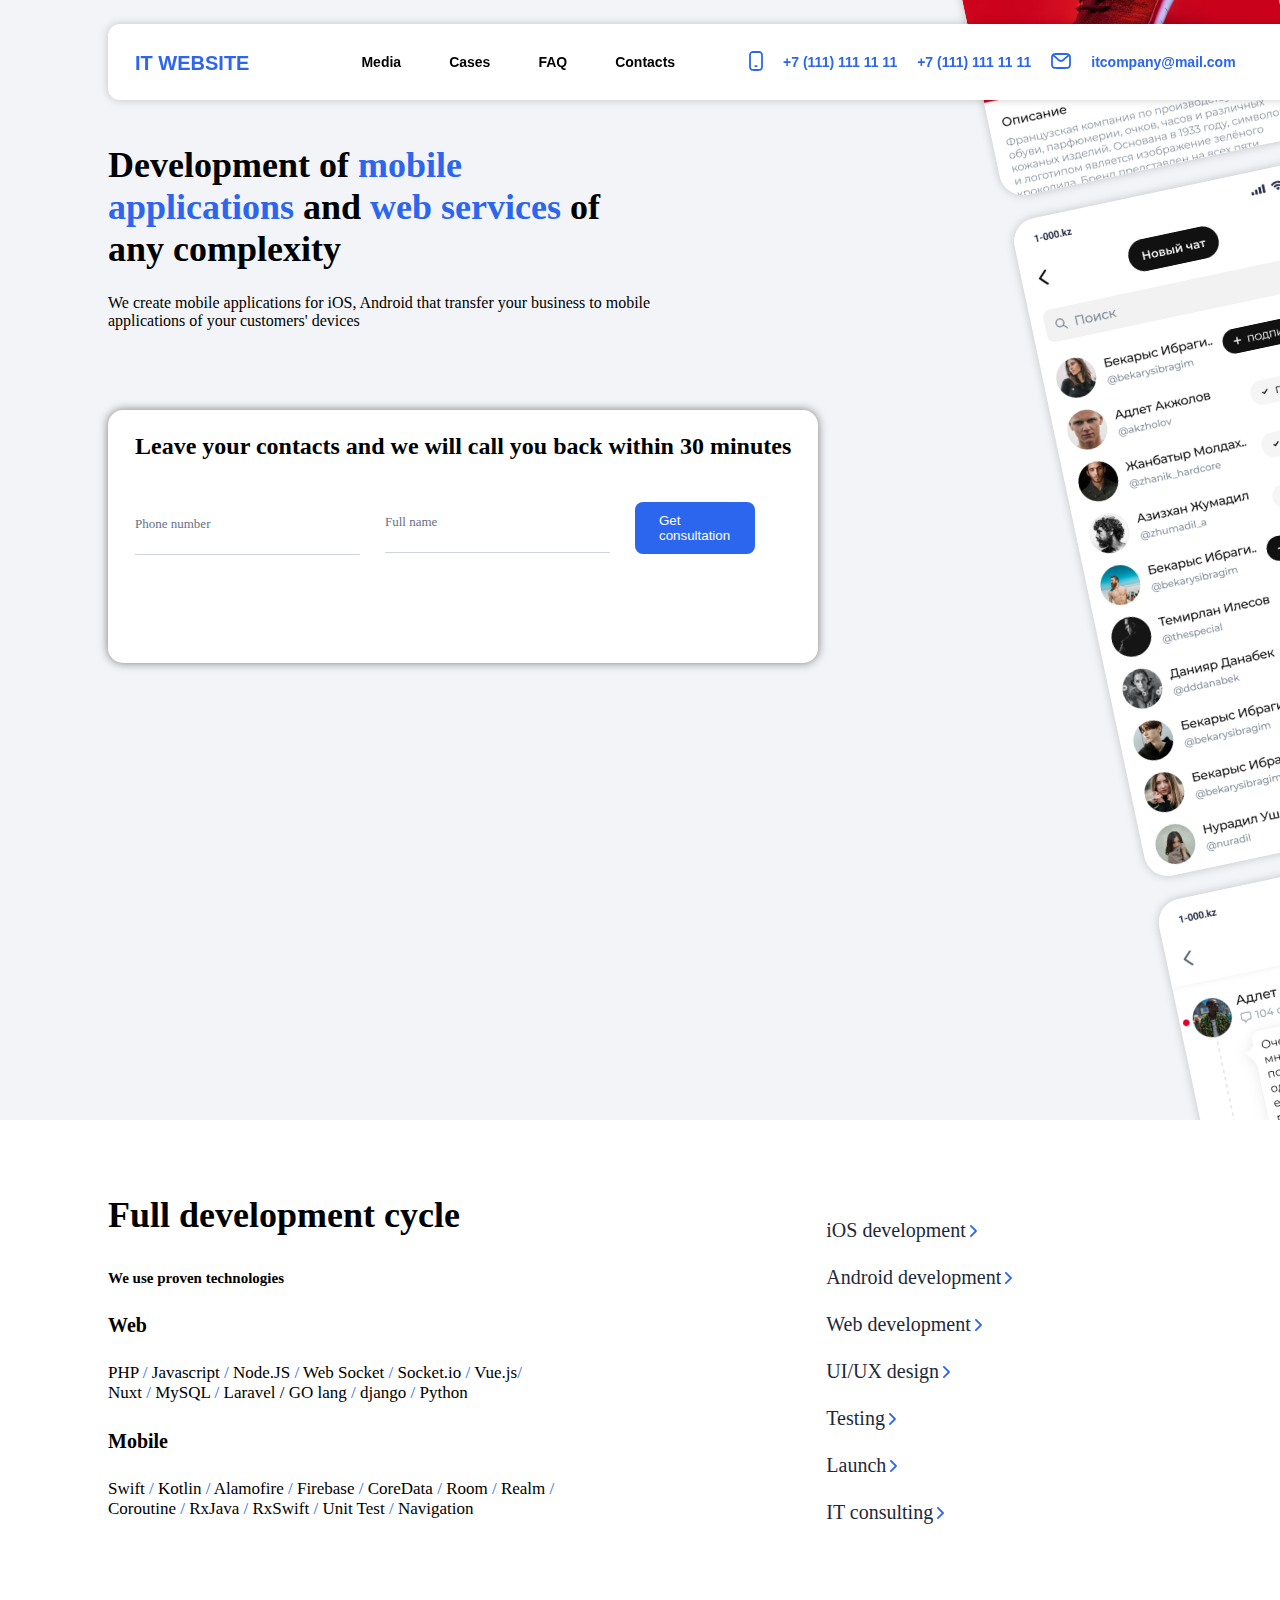
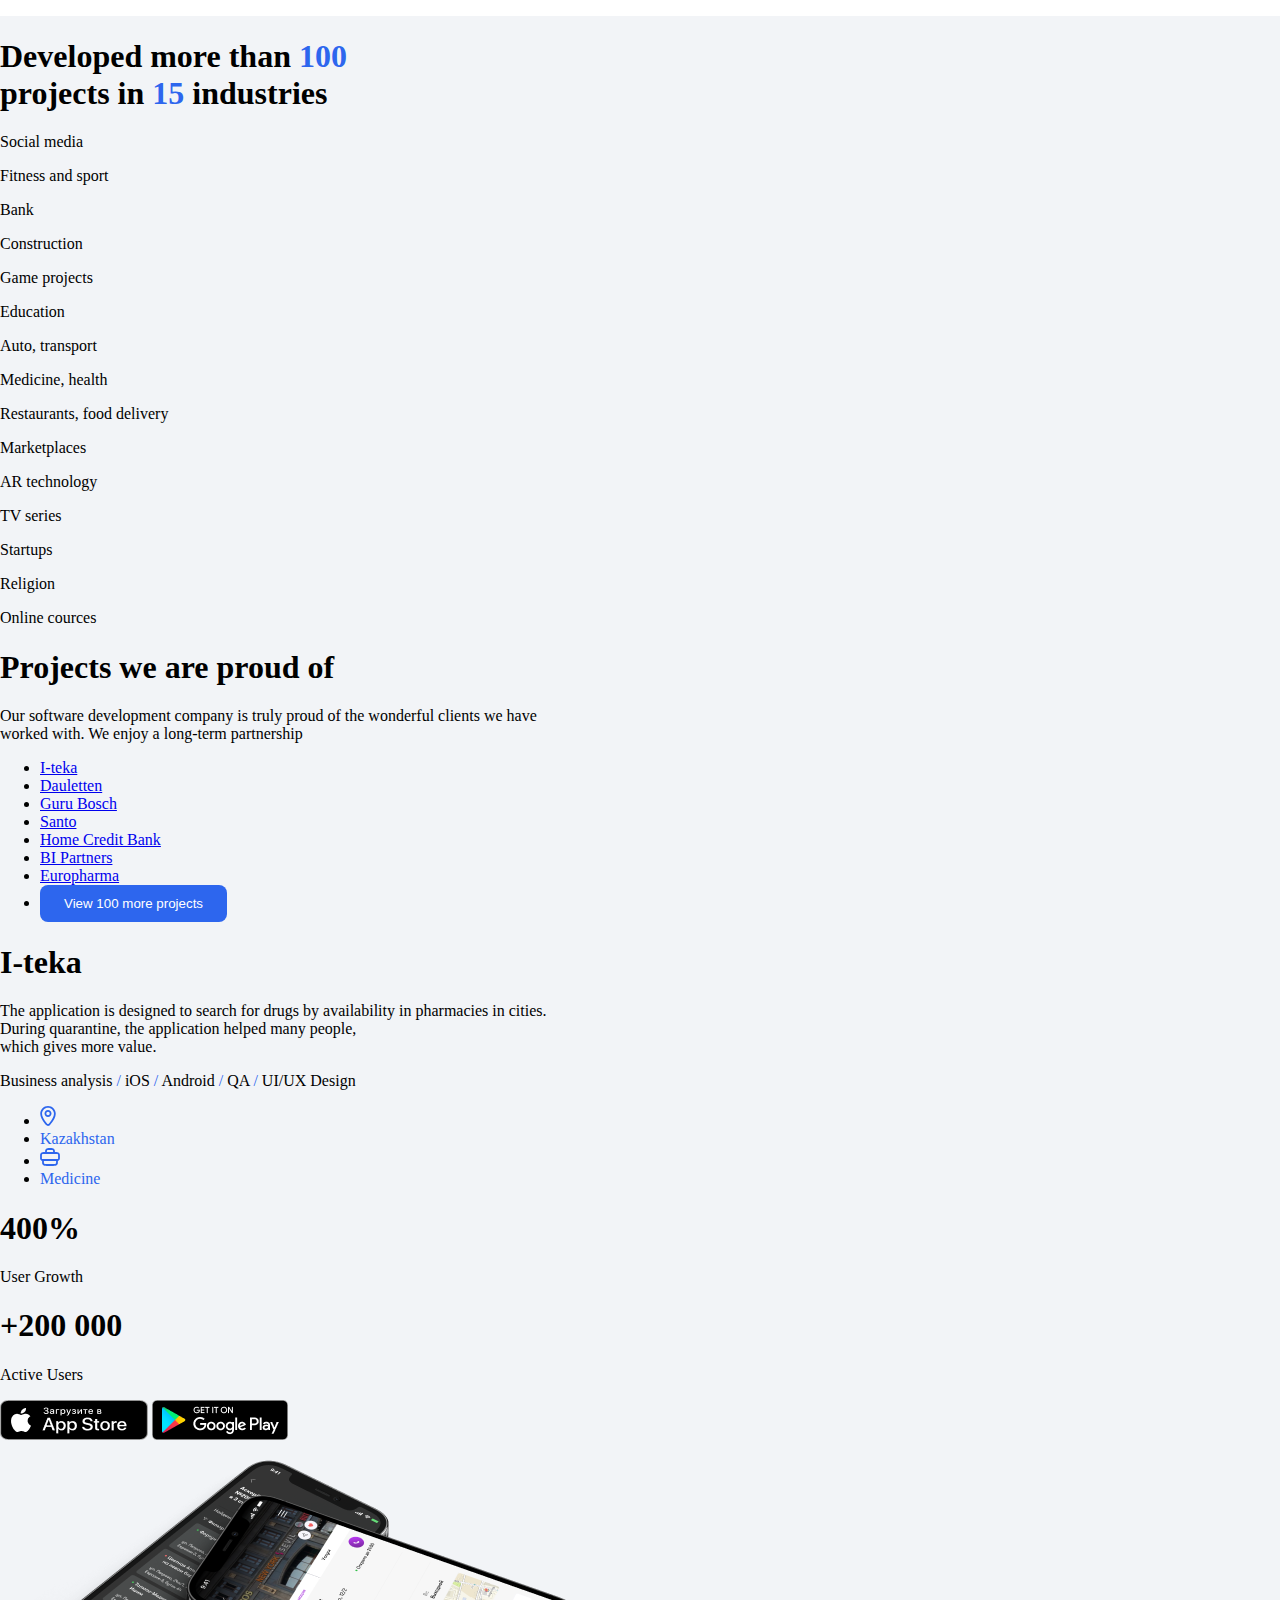
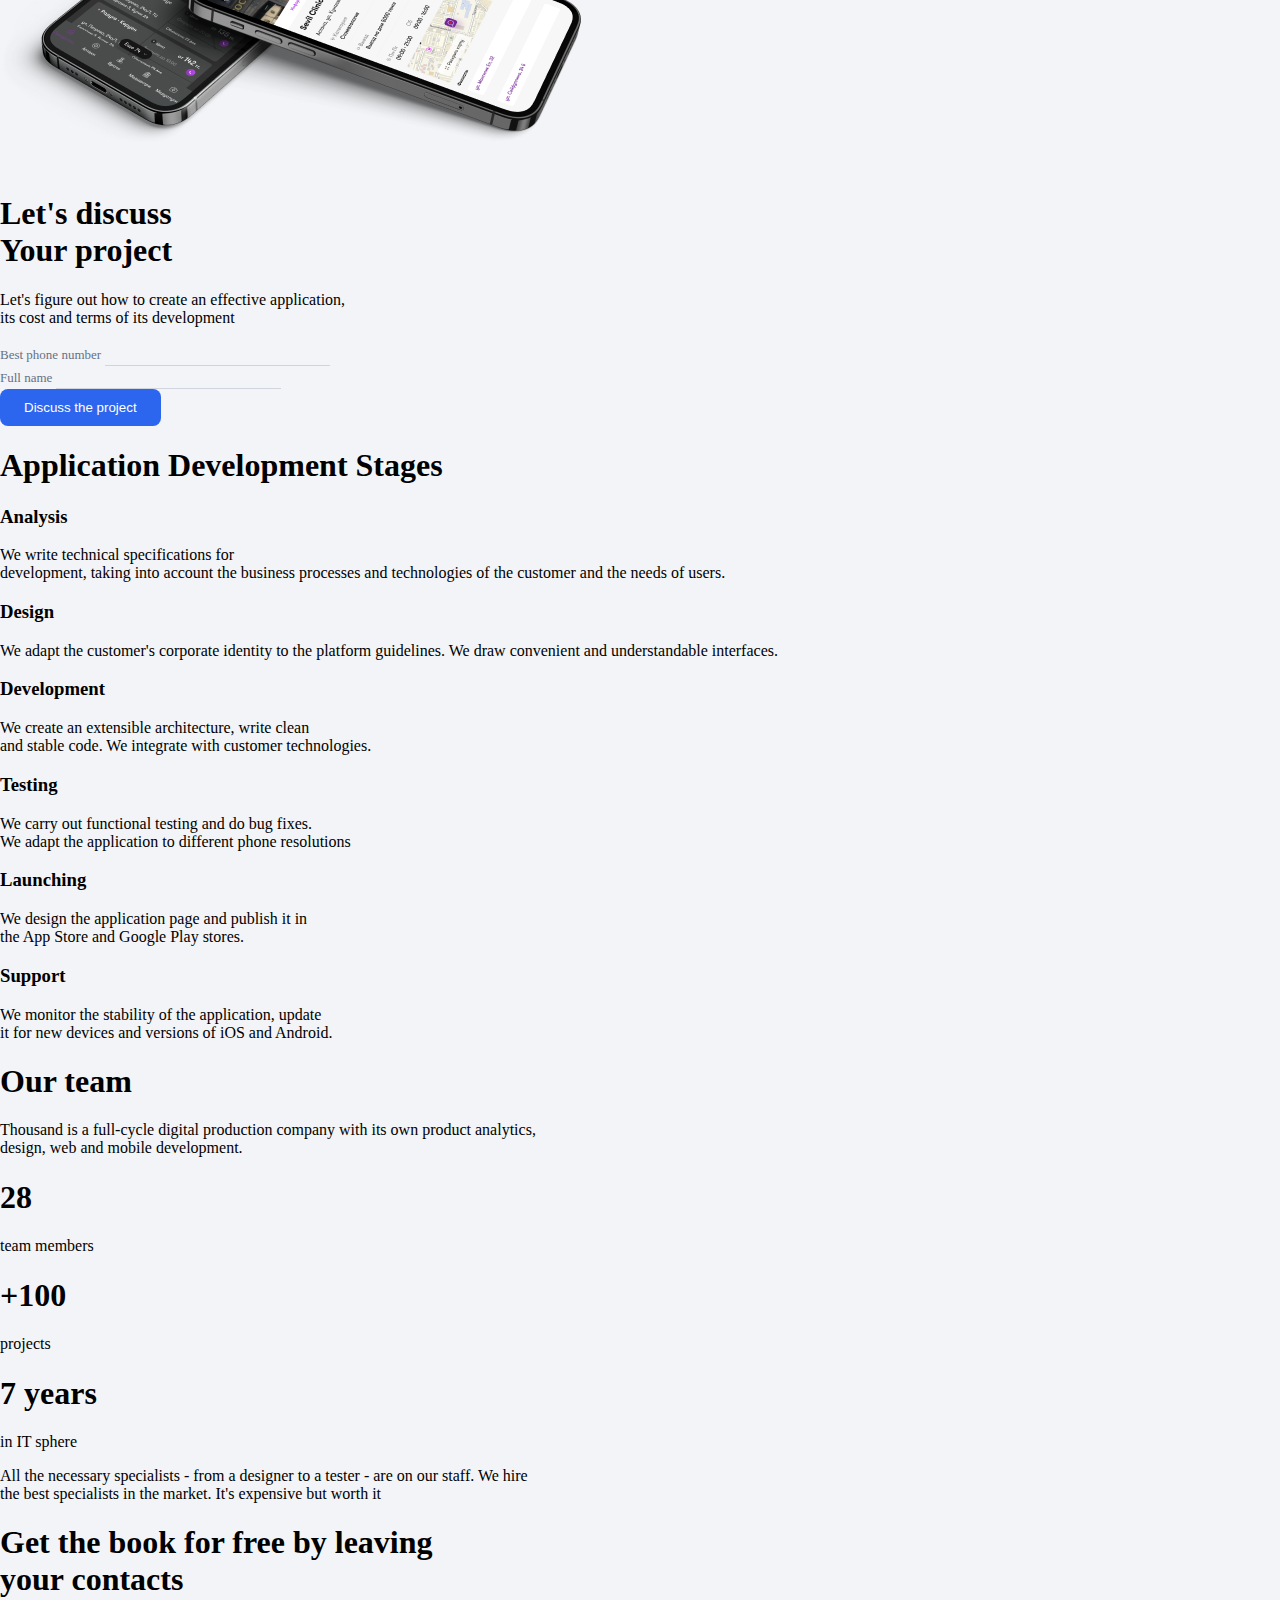
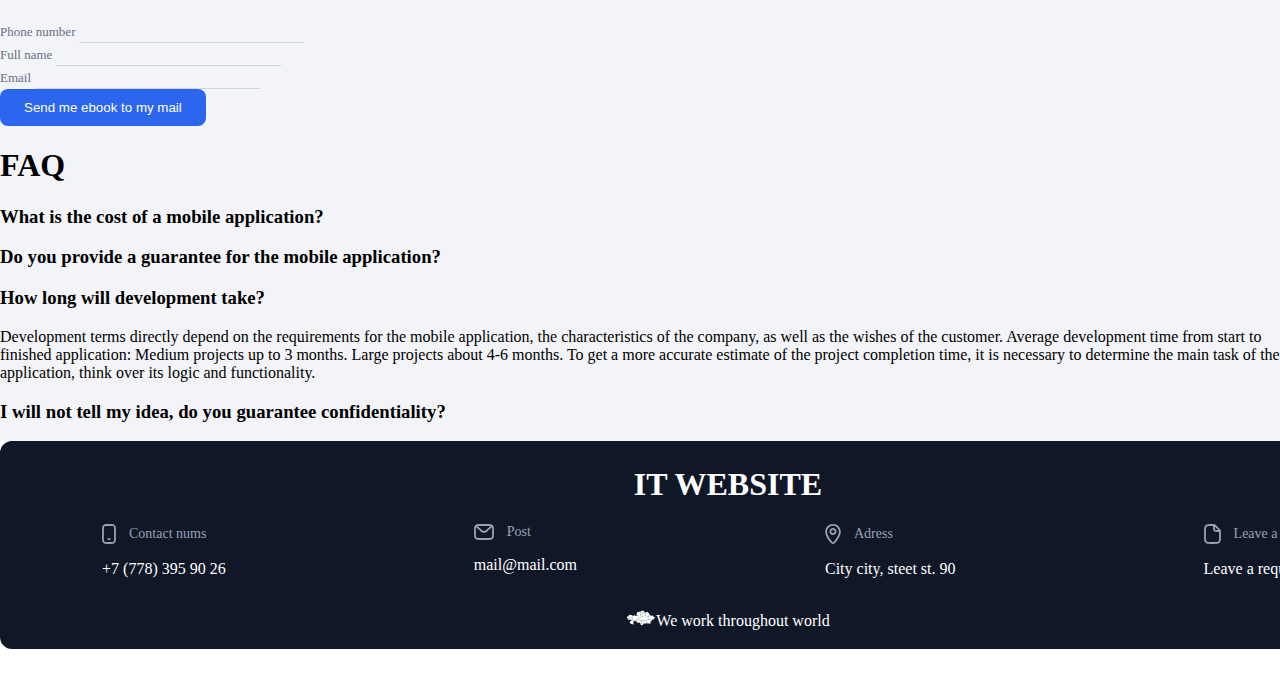
==== src/index.html @ e6f8cd69 "Merge 012facf4184c698df829320f9c97566deefab62a into a84e1c24ba7c2228c80164c18c5c602122fd503c" ====
<!doctype html>
<html lang="ru">
<head>
    <meta charset="UTF-8">
    <meta name="viewport"
          content="width=device-width, user-scalable=no, initial-scale=1.0, maximum-scale=1.0, minimum-scale=1.0">
    <meta http-equiv="X-UA-Compatible" content="ie=edge">
    <title>Document</title>
    <link rel="stylesheet" href="assets/styles/style.css">
</head>
<body>
<div class="wrapper">
    <header>
        <div class="header_block">
            <div class="header_burger">
                <h1>&#9776</h1>
            </div>

            <a href="index.html" class="header_logo">IT WEBSITE</a>
            <nav>
                <ul class="menu">
                    <li><a href="#"></a></li>
                    <li><a href="#">Media</a></li>
                    <li><a href="#">Cases</a></li>
                    <li><a href="#">FAQ</a></li>
                    <li><a href="#">Contacts</a></li>
                </ul>
            </nav>
            <nav>
                <ul class="contacts">
                    <li><svg class="sprite phone"><use href="./sprite.svg#phone" /></svg></li>
                    <li>+7 (111) 111 11 11</li>
                    <li>+7 (111) 111 11 11</li>
                    <li><svg class="sprite mail"><use href="./sprite.svg#mail" /></svg></li>
                    <li>itcompany@mail.com</li>
                </ul>
            </nav>
        </div>
    </header>

    <main>
        <section class="main-banner">
            <div class="software_development">
                <h1>Development of <span>mobile <br>applications</span> and <span>web services</span> of<br>any complexity</h1>
                <p>We create mobile applications for iOS, Android that transfer your business to mobile<br> applications of your customers' devices</p>
            </div>

            <form class="main_form">
                <div class="number_block">
                    <h2>Leave your contacts and we will call you back
                        within 30 minutes</h2>

                    <div class="name_block_info">
                        <div class="name_block1">
                            <label for="input_name" class="label_name">Phone number</label>
                            <input id = "input_name" type="text" class="input_name">
                        </div>

                        <div class="name_block2">
                            <label for="input_fname" class="label_fname">Full name</label>
                            <input id = "input_fname" type="text" class="input_fname">
                        </div>

                        <button class = "button_consultation"><span class="button_text_consultation">Get<br> consultation</span></button>
                    </div>
                </div>
            </form>

            <div class="image_main">
                <div class="image_block1">
                    <img src="assets/img/phone1.jfif" alt="">
                    <img src="assets/img/phone2.jfif" alt="">
                    <img src="assets/img/phone3.jfif" alt="">
                </div>


                <div class="image_block2">
                    <img src="assets/img/phone4.jfif" alt="">
                    <img src="assets/img/phone5.jfif" alt="">
                    <img src="assets/img/phone6.jfif" alt="">
                </div>
            </div>
        </section>

        <section class="development_cycle">
            <div class="development-technologies">
                <h1>Full development cycle</h1>
                <p id="development_coments">We use proven technologies</p>
                <h4>Web</h4>
                <p>PHP <span>/</span> Javascript <span>/</span> Node.JS <span>/</span> Web Socket <span>/</span> Socket.io <span>/</span> Vue.js<span>/</span><br> Nuxt <span>/</span> MySQL <span>/</span> Laravel / GO lang <span>/</span> django <span>/</span> Python</p>
                <h4>Mobile</h4>
                <p>Swift <span>/</span> Kotlin <span>/</span> Alamofire <span>/</span> Firebase <span>/</span> CoreData <span>/</span> Room <span>/</span> Realm <span>/</span><br> Coroutine <span>/</span> RxJava <span>/</span> RxSwift <span>/</span> Unit Test <span>/</span> Navigation</p>
            </div>

            <div class="development_services">
                <nav>
                    <ul>
                        <li><a href="#">iOS  development</a> <svg class="sprite arrow"> <use href="./sprite.svg#arrow" /></svg></li>
                        <li><a href="#">Android development</a> <svg class="sprite arrow"> <use href="./sprite.svg#arrow" /></svg></li>
                        <li><a href="#">Web development</a> <svg class="sprite arrow"> <use href="./sprite.svg#arrow" /></svg></li>
                        <li><a href="#">UI/UX design</a> <svg class="sprite arrow"> <use href="./sprite.svg#arrow" /></svg></li>
                        <li><a href="#">Testing</a> <svg class="sprite arrow"> <use href="./sprite.svg#arrow" /></svg></li>
                        <li><a href="#">Launch</a> <svg class="sprite arrow"> <use href="./sprite.svg#arrow" /></svg></li>
                        <li><a href="#">IT consulting</a> <svg class="sprite arrow"> <use href="./sprite.svg#arrow" /></svg></li>
                    </ul>
                </nav>
            </div>
        </section>

        <section class="industries_content">
            <h1>Developed more than <span>100</span><br> projects in <span>15</span> industries</h1>
            <div class="industries_list">
                <div class="project media">
                    <p>Social media</p>
                </div>

                <div class="project media">
                    <p>Fitness and sport</p>
                </div>

                <div class="project media">
                    <p>Bank</p>
                </div>

                <div class="project media">
                    <p>Construction</p>
                </div>

                <div class="project media">
                    <p>Game projects</p>
                </div>

                <div class="project media">
                    <p>Education</p>
                </div>

                <div class="project media">
                    <p>Auto, transport</p>
                </div>

                <div class="project media">
                    <p>Medicine, health</p>
                </div>

                <div class="project media">
                    <p>Restaurants, food delivery</p>
                </div>

                <div class="project media">
                    <p>Marketplaces</p>
                </div>

                <div class="project media">
                    <p>AR technology</p>
                </div>

                <div class="project media">
                    <p>TV series</p>
                </div>

                <div class="project media">
                    <p>Startups</p>
                </div>

                <div class="project media">
                    <p>Religion</p>
                </div>

                <div class="project media">
                    <p>Online cources</p>
                </div>
            </div>
        </section>

        <section class="projects_examples">
            <h1 class="main_h1">Projects we are proud of</h1>
            <p>Our software development company is truly proud of the wonderful clients we have<br> worked with. We enjoy a long-term partnership</p>
            <div class="projects_list">
                <nav>
                    <ul>
                        <li><a href="#">I-teka</a></li>
                        <li><a href="#">Dauletten</a></li>
                        <li><a href="#">Guru Bosch</a></li>
                        <li><a href="#">Santo</a></li>
                        <li><a href="#">Home Credit Bank</a></li>
                        <li><a href="#">BI Partners</a></li>
                        <li><a href="#">Europharma</a></li>
                        <li id="button_left"><button><span class="button_text_consultation">View 100 more projects</span></button></li>
                    </ul>
                </nav>
            </div>
            <div class="example">
                <h1 class="main_h1">I-teka</h1>
                <p>The application is designed to search for drugs by availability in pharmacies in cities.<br> During quarantine, the application helped many people,<br> which gives more value.</p>
                <p class="text_gray">Business analysis<span> /</span> iOS <span>/</span> Android <span>/</span> QA <span>/</span> UI/UX Design</p>
                <div class="address_block">
                    <ul>
                        <li><svg class="sprite geolocation"><use href="./sprite.svg#geolocation" /></svg></li>
                        <li><span>Kazakhstan</span></li>
                        <li><svg class="sprite medicine"><use href="./sprite.svg#medicine" /></svg></li>
                        <li><span>Medicine</span></li>
                    </ul>
                </div>

                <div class="info_static">
                    <div class="static_container">
                        <h1>400%</h1>
                    </div>
                    <p class="text_gray">User Growth</p>
                </div>

                <div class="info_static2">
                    <div class="static_container">
                        <h1>+200 000</h1>
                    </div>
                    <p class="text_gray">Active Users</p>
                </div>

                <div class="phone_market">
                    <img src="assets/img/ios.png" alt="">
                    <img src="assets/img/android.png" alt="">
                </div>

                <div class="main_image_phone">
                    <img src="assets/img/i-teka.png" alt="">
                </div>
            </div>
        </section>

        <section class="your_project">
            <div class="your_project_heading">
                <h1>Let's discuss<br> Your project</h1>
                <p>Let's figure out how to create an effective application,<br>
                    its cost and terms of its development</p>
            </div>
            <form class="your_project_form">
                <div class="phone_number_block">
                    <label for="phone_number" class="label_name">Best phone number</label>
                    <input id = "phone_number" type="text" class="input_phone_number">
                </div>

                <div class="full_name_block">
                    <label for="input_full_name" class="label_fname">Full name</label>
                    <input id = "input_full_name" type="text" class="input_full_name">
                </div>

                <button class ="your_project_form_button"><span class="button_text_consultation">Discuss the project</span></button>
            </form>
        </section>

        <section class="development_stages">
            <h1>Application Development Stages</h1>
            <div class="development_block1">
                <div class="Developments Analysis_block">
                    <div class="logo_development">
                        <h3>Analysis</h3>
                    </div>
                    <p>We write technical specifications for<br> development, taking into account the business processes and technologies of the customer and the needs of users.</p>
                </div>

                <div class="Developments Design_block">
                    <div class="logo_development">
                        <h3>Design</h3>
                    </div>
                    <p>We adapt the customer's corporate identity to the platform guidelines. We draw convenient and understandable interfaces.</p>
                </div>

                <div class="Developments Development_block">
                    <div class="logo_development">
                        <h3>Development</h3>
                    </div>
                    <p>We create an extensible architecture, write clean<br> and stable code. We integrate with customer technologies.</p>
                </div>
            </div>

            <div class="development_block2">
                <div class="Developments Testing_block">
                    <div class="logo_development">
                        <h3>Testing</h3>
                    </div>
                    <p>We carry out functional testing and do bug fixes.<br> We adapt the application to different phone resolutions</p>
                </div>

                <div class="Developments Launching_block">
                    <div class="logo_development">
                        <h3>Launching</h3>
                    </div>
                    <p>We design the application page and publish it in<br> the App Store and Google Play stores.</p>
                </div>

                <div class="Developments Support_block">
                    <div class="logo_development">
                        <h3>Support</h3>
                    </div>
                    <p>We monitor the stability of the application, update<br> it for new devices and versions of iOS and Android.</p>
                </div>
            </div>
        </section>

        <section class="our_team">
            <div class="info_team">
                <h1>Our team</h1>
                <p>Thousand is a full-cycle digital production company with its own product analytics,<br> design, web and mobile development.</p>

                <div class="team_content_info">
                    <div class="team_block">
                        <h1>28</h1>
                        <p>team members</p>
                    </div>

                    <div class="team_block">
                        <h1>+100</h1>
                        <p>projects</p>
                    </div>

                    <div class="team_block">
                        <h1>7 years</h1>
                        <p>in IT sphere</p>
                    </div>
                </div>

                <p>All the necessary specialists - from a designer to a tester - are on our staff. We hire<br> the best specialists in the market. It's expensive but worth it</p>
            </div>

            <div class="image_our_team">
            </div>
        </section>

        <section class="get_book">
            <h1>Get the book for free by leaving<br> your contacts</h1>
            <form class="get_book_form">
                <div class="phone_number_book">
                    <label for="input_number_book" class="label_name">Phone number</label>
                    <input id = "input_number_book" type="text" class="input_phone_number">
                </div>

                <div class="full_name_book">
                    <label for="input_full_name_book" class="label_fname">Full name</label>
                    <input id = "input_full_name_book" type="text" class="input_full_name">
                </div>

                <div class="email_block">
                    <label for="input_email_block" class="label_fname">Email</label>
                    <input id = "input_email_block" type="text" class="input_full_name">
                </div>

                <button class ="your_project_form_button"><span class="button_text_consultation">Send me ebook to my mail</span></button>
            </form>

            <div class="image_get_book">
            </div>
        </section>

        <section class="faq">
            <h1>FAQ</h1>
            <div class="faq_info">
                <div class="faq_content_block1">
                    <div class="faq_content One_question">
                        <h3>What is the cost of a mobile application?</h3>
                    </div>

                    <div class="faq_content Two_question">
                        <h3>Do you provide a guarantee for the mobile application?</h3>
                    </div>
                </div>

                <div class="faq_content_block2">
                    <div class="faq_content Three_question">
                        <h3>How long will development take?</h3>
                        <p>Development terms directly depend on the requirements for the mobile application, the characteristics of the company, as well as the wishes of the customer.

                            Average development time from start to finished application:
                            Medium projects up to 3 months.
                            Large projects about 4-6 months.
                            To get a more accurate estimate of the project completion time, it is necessary to determine the main task of the application, think over its logic and functionality.</p>
                    </div>

                    <div class="faq_content Four_question">
                        <h3>I will not tell my idea, do you guarantee confidentiality?</h3>
                    </div>
                </div>
            </div>
        </section>
    </main>

    <footer>
        <div class="footer_content">
            <h1>IT WEBSITE</h1>
            <div class="footer_contact">
                <div class="contacts_element">
                    <div class="contacts_container">
                        <svg class="sprite_phone_gray">
                            <use href="./sprite.svg#phone"/>
                        </svg>
                        <span class="contact-label">Contact nums</span>
                    </div>
                    <p>+7 (778) 395 90 26</p>
                </div>

                <div class="contacts_element">
                    <div class="contacts_container">
                        <svg class="sprite_mail_gray">
                            <use href="./sprite.svg#mail"/>
                        </svg>
                        <span class="contact-label">Post</span>
                    </div>
                    <p>mail@mail.com</p>
                </div>

                <div class="contacts_element">
                    <div class="contacts_container">
                        <svg class="sprite_geolocation_gray">
                            <use href="./sprite.svg#geolocation"/>
                        </svg>
                        <span class="contact-label">Adress</span>
                    </div>
                    <p>City city, steet st. 90</p>
                </div>

                <div class="contacts_element">
                    <div class="contacts_container">
                        <svg class="sprite_fille_gray">
                            <use href="./sprite.svg#fille"/>
                        </svg>
                        <span class="contact-label">Leave a request</span>
                    </div>
                    <p>Leave a request</p>
                </div>
            </div>
            <p><svg class="sprite_global"> <use href="./sprite.svg#global" /></svg>We work throughout world</p>
        </div>
    </footer>
</div>
</body>
</html>
---- src/assets/styles/style.css ----
@import url(global.css);
@import url(fonts.css);
@import url(utils.css);
body {
  margin: 0;
  padding-bottom: 48px;
  background-color: white; }
  @media screen and (max-width: 768px) {
    body {
      padding-bottom: 0; } }
  @media screen and (max-width: 425px) {
    body {
      padding-bottom: 0; } }

span {
  color: #2D66EE; }

button {
  padding: 11px 24px;
  border: none;
  border-radius: 8px;
  text-align: left;
  background-color: #2D66EE; }

input {
  border: none;
  border-bottom: 1px solid #D0D5DD;
  background-color: transparent;
  transition: 0.3s;
  outline: none;
  display: inline;
  font-size: 17px; }

.wrapper {
  background-color: #F2F4F7;
  display: flex;
  flex-direction: column;
  min-height: 100vh;
  overflow: hidden; }

.header_burger {
  display: none; }
  @media screen and (max-width: 768px) {
    .header_burger {
      display: inline-block;
      font-size: 20px;
      font-weight: bold;
      color: #2D66EE; } }
  @media screen and (max-width: 425px) {
    .header_burger {
      display: inline-block;
      font-size: 20px;
      font-weight: bold;
      color: #2D66EE;
      position: relative;
      right: 50px; } }

header {
  display: flex;
  align-items: center;
  margin-left: 108px;
  border-style: solid;
  border-radius: 12px;
  border-color: white;
  background-color: white;
  box-shadow: 0 0 10px rgba(0, 0, 0, 0.2);
  width: 1320px;
  position: fixed;
  margin-top: 24px;
  height: 70px;
  z-index: 1; }
  header a {
    padding-top: 17px; }
  @media screen and (max-width: 768px) {
    header {
      max-width: 100%;
      margin-left: auto;
      justify-content: center; } }
  @media screen and (max-width: 425px) {
    header {
      max-width: 100%;
      margin-left: auto;
      justify-content: center; } }

.header_block {
  display: flex;
  justify-content: flex-start;
  align-items: center; }

.header_logo {
  font-family: 'Inter', sans-serif;
  font-size: 20px;
  font-weight: bold;
  text-decoration: none;
  color: #2D66EE;
  padding-left: 24px;
  padding-bottom: 15px; }
  @media screen and (max-width: 768px) {
    .header_logo {
      padding-left: 200px; } }
  @media screen and (max-width: 425px) {
    .header_logo {
      padding-left: 0; } }

.menu {
  display: flex;
  align-items: center; }
  .menu a {
    text-decoration: none;
    color: black; }
  @media screen and (max-width: 768px) {
    .menu {
      display: none; } }
  @media screen and (max-width: 425px) {
    .menu {
      display: none; } }

.menu li {
  display: inline;
  padding: 24px;
  font-size: 14px;
  font-weight: bold;
  font-family: 'Inter', sans-serif; }

.contacts {
  display: flex;
  align-items: center; }
  @media screen and (max-width: 768px) {
    .contacts {
      position: relative;
      left: 80px; }
      .contacts li:nth-child(1) {
        display: none; }
      .contacts li:nth-child(2) {
        display: none; }
      .contacts li:nth-child(3) {
        display: none; } }
  @media screen and (max-width: 425px) {
    .contacts {
      display: none; } }

.contacts li {
  display: inline;
  padding: 10px;
  font-size: 14px;
  font-weight: bold;
  font-family: 'Inter', sans-serif;
  color: #2D66EE; }

.main-banner {
  padding-top: 120px;
  height: 1000px;
  overflow: hidden; }
  @media screen and (max-width: 425px) {
    .main-banner {
      height: 1300px; } }

.software_development {
  margin-left: 108px; }
  .software_development h1 {
    font-size: 36px; }
    .software_development h1 p {
      font-size: 15px; }
  @media screen and (max-width: 768px) {
    .software_development {
      margin-left: 32px; }
      .software_development h1 {
        width: 300px; }
      .software_development p {
        width: 300px; } }
  @media screen and (max-width: 425px) {
    .software_development {
      padding-bottom: 200px;
      margin-left: 32px; }
      .software_development br {
        display: none; } }

.number_block {
  margin-left: 108px;
  border-style: solid;
  border-color: white;
  border-radius: 15px;
  box-shadow: 0 0 10px rgba(0, 0, 0, 0.5);
  background-color: white;
  display: inline-block;
  padding-left: 24px;
  padding-right: 24px;
  margin-top: 64px; }
  @media screen and (max-width: 768px) {
    .number_block {
      width: 400px;
      height: 400px;
      position: relative;
      right: 75px; } }
  @media screen and (max-width: 425px) {
    .number_block {
      width: 350px;
      height: 400px;
      position: relative;
      right: 70px;
      z-index: 10; } }

.name_block_info {
  padding-top: 34px;
  padding-bottom: 26px;
  height: 120px;
  display: grid;
  grid-template-columns: repeat(1, 120.49px); }
  .name_block_info button {
    position: relative;
    left: 500px;
    bottom: 94px; }
    @media screen and (max-width: 768px) {
      .name_block_info button {
        left: 0;
        top: 50px;
        width: 150px; }
        .name_block_info button br {
          display: none; } }

.name_block2 {
  position: relative;
  left: 250px;
  bottom: 43px; }
  @media screen and (max-width: 768px) {
    .name_block2 {
      left: 0;
      top: 20px; } }

.button_text_consultation {
  color: white; }

@media screen and (max-width: 768px) {
  .button_consultation {
    position: relative;
    top: 170px;
    right: 520px; } }

.label_name {
  color: #667085;
  font-size: 13px; }

.input_name:focus {
  border-bottom: 1px solid #2D66EE; }

.label_fname {
  color: #667085;
  font-size: 13px; }

.input_fname:focus {
  border-bottom: 1px solid #2D66EE; }

.image_main {
  display: grid;
  grid-template-columns: repeat(2, 310.49px);
  grid-template-rows: repeat(2, 672.31px);
  column-gap: 20px;
  row-gap: 20px;
  transform: rotate(-12deg);
  position: relative;
  left: 1000px;
  bottom: 1200px;
  width: 620px; }
  .image_main img {
    width: 310px;
    height: 672px;
    box-shadow: 0 0 10px rgba(0, 0, 0, 0.2);
    border-radius: 24px;
    margin-bottom: 20px; }
  @media screen and (max-width: 768px) {
    .image_main {
      left: 340px;
      grid-template-columns: repeat(2, 146.49px);
      grid-template-rows: repeat(2, 317.31px); }
      .image_main img {
        width: 146px;
        height: 317px; } }
  @media screen and (max-width: 425px) {
    .image_main {
      left: 100px;
      bottom: 700px;
      grid-template-columns: repeat(2, 146.49px);
      grid-template-rows: repeat(2, 288.31px); }
      .image_main img {
        width: 146px;
        height: 288px; } }

.image_block1 {
  position: relative;
  animation: 20s linear infinite normal animation; }
  @media screen and (max-width: 425px) {
    .image_block1 {
      animation: none; } }

.image_block2 {
  position: relative;
  animation: 20s linear infinite reverse animation; }
  @media screen and (max-width: 425px) {
    .image_block2 {
      animation: none; } }

@keyframes animation {
  0% {
    bottom: -1800px; }
  100% {
    bottom: 1800px; } }
.development-technologies h1 {
  font-size: 36px;
  margin-left: 108px; }
.development-technologies h4 {
  font-size: 20px;
  margin-left: 108px; }
.development-technologies p {
  font-size: 17px;
  margin-left: 108px; }
@media screen and (max-width: 768px) {
  .development-technologies h1 {
    font-size: 36px;
    margin-left: 17px; }
  .development-technologies h4 {
    font-size: 20px;
    margin-left: 17px; }
  .development-technologies p {
    font-size: 17px;
    margin-left: 17px; } }
@media screen and (max-width: 425px) {
  .development-technologies h1 {
    font-size: 36px;
    margin-left: 17px; } }

#development_coments {
  font-size: 15px;
  font-weight: bold;
  margin-top: 34px; }

.development_services {
  position: relative;
  top: 30px; }

.development_services li {
  list-style-type: none;
  padding-bottom: 24px;
  padding-left: 232px; }
  .development_services li a {
    color: #1D2939;
    text-decoration: none;
    font-size: 20px; }
    .development_services li a:hover {
      color: #101828;
      border-bottom: 1px solid #2D66EE;
      flex: none;
      order: 0;
      flex-grow: 0;
      outline: none; }
  @media screen and (max-width: 768px) {
    .development_services li {
      padding-left: 0; } }
  @media screen and (max-width: 425px) {
    .development_services li {
      padding-left: 0;
      padding-bottom: 24px;
      display: inline-block;
      position: relative;
      right: 270px;
      top: 540px; } }

.development_cycle {
  padding-top: 50px;
  padding-bottom: 80px;
  display: flex;
  align-items: center;
  background-color: white; }
  @media screen and (max-width: 768px) {
    .development_cycle {
      padding-bottom: 150px; } }
  @media screen and (max-width: 425px) {
    .development_cycle {
      padding-bottom: 530px; } }

footer {
  background-color: white;
  margin-top: auto; }

.footer_content {
  margin: auto;
  background-color: #101828;
  color: white;
  border-style: solid;
  border-color: #101828;
  border-radius: 12px;
  width: 1450px; }
  .footer_content h1 {
    text-align: center; }
  .footer_content p {
    text-align: center; }
  @media screen and (max-width: 768px) {
    .footer_content {
      max-width: 100%;
      display: flex;
      flex-direction: column;
      flex-wrap: wrap;
      align-content: center; } }
  @media screen and (max-width: 425px) {
    .footer_content {
      max-width: 100%;
      display: flex;
      flex-direction: column;
      flex-wrap: wrap;
      align-content: center; } }

.footer_contact {
  display: flex;
  justify-content: space-around; }
  @media screen and (max-width: 425px) {
    .footer_contact {
      display: grid;
      grid-template-columns: repeat(2, 170px);
      grid-template-rows: repeat(2, 100px); } }

.contacts_container {
  display: flex;
  align-items: center; }
  .contacts_container span {
    padding-left: 13px; }
  @media screen and (max-width: 425px) {
    .contacts_container {
      margin-left: 20px; } }

.contact-label {
  font-size: 14px;
  color: #98A2B3; }

.contacts_element p {
  padding-right: 50px; }
@media screen and (max-width: 425px) {
  .contacts_element p {
    padding-right: 0; } }

.sprite {
  fill: #2D66EE; }

.mail {
  width: 20px;
  height: 16px; }

.phone {
  width: 14px;
  height: 20px; }

.arrow {
  width: 7px;
  height: 12px; }

.sprite_phone_gray {
  width: 14px;
  height: 20px;
  fill: #98A2B3; }

.sprite_mail_gray {
  width: 20px;
  height: 16px;
  fill: #98A2B3; }

.sprite_fille_gray {
  height: 20px;
  width: 17px;
  fill: #98A2B3; }

.sprite_geolocation_gray {
  width: 16px;
  height: 20px;
  fill: #98A2B3; }

.sprite_global {
  fill: white;
  height: 16px;
  width: 30px; }

.geolocation {
  width: 16px;
  height: 20px; }

.medicine {
  width: 20px;
  height: 18px; }

/*# sourceMappingURL=style.css.map */
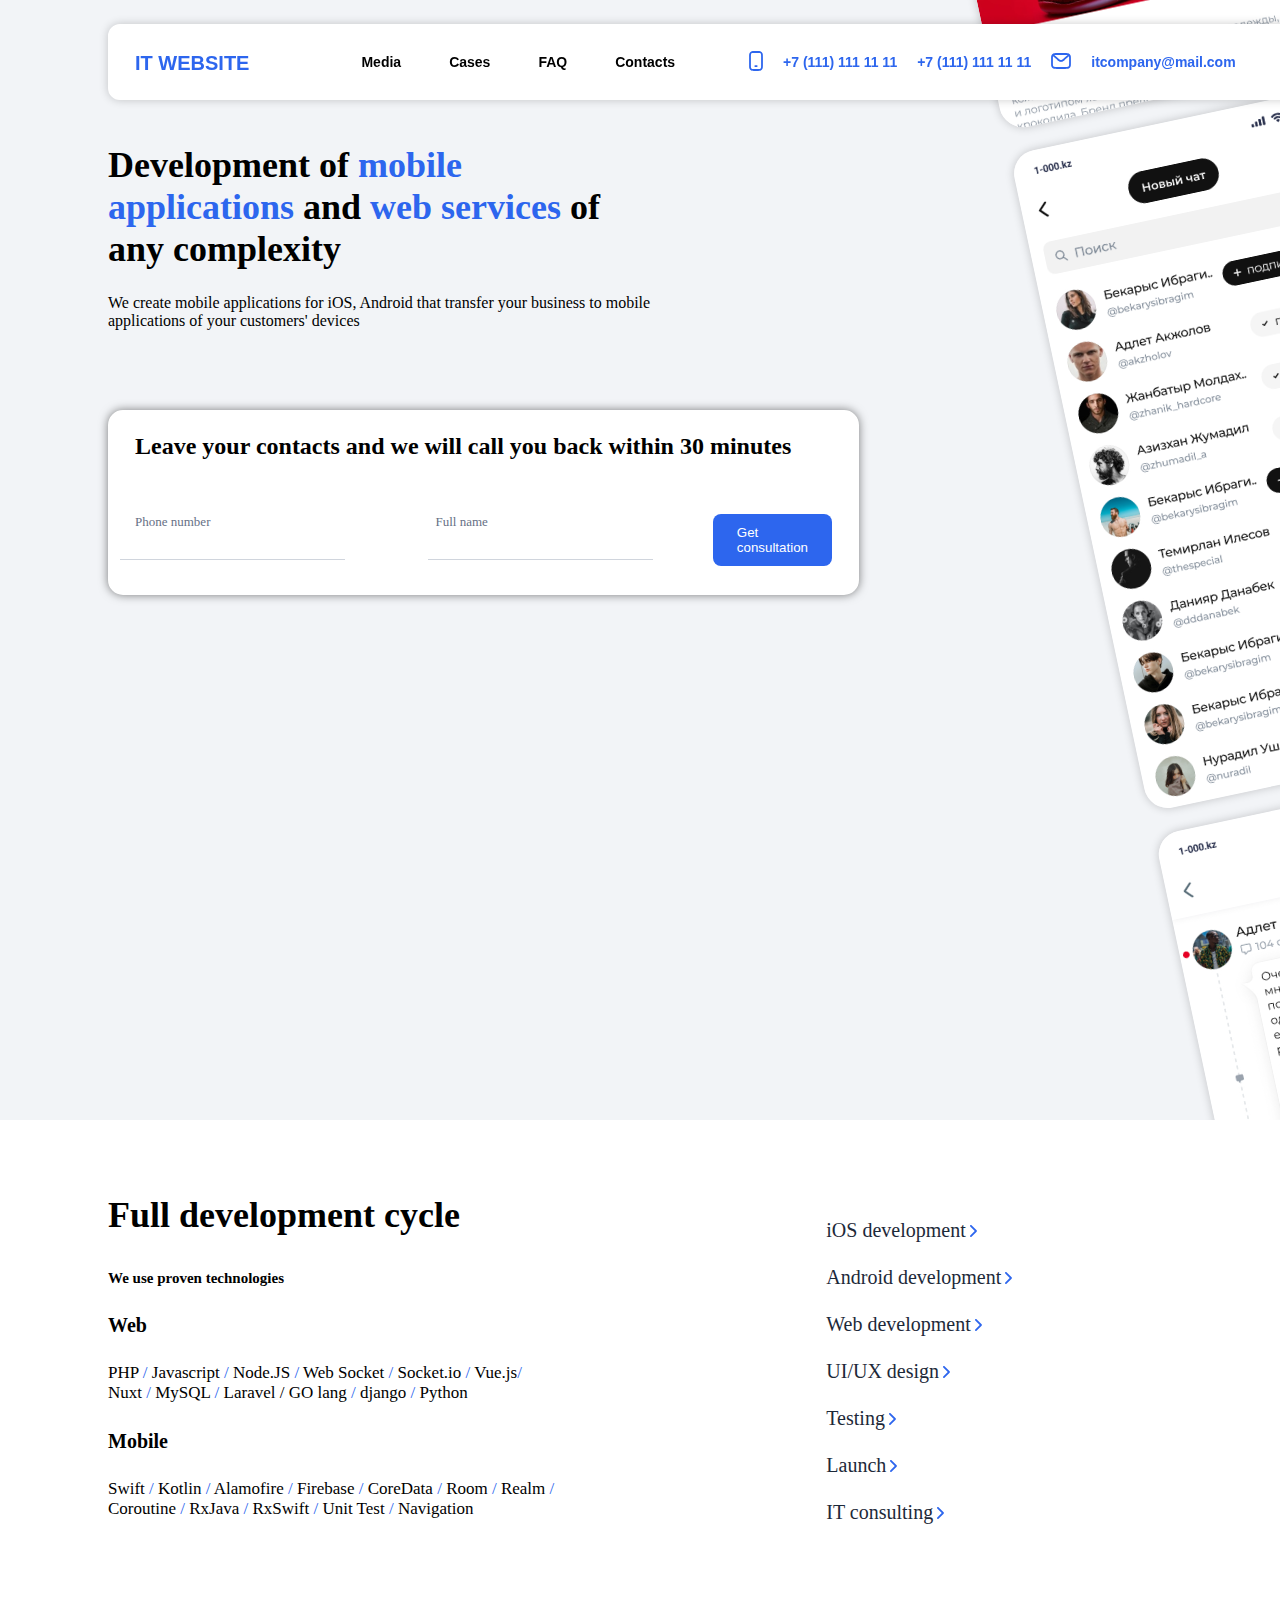
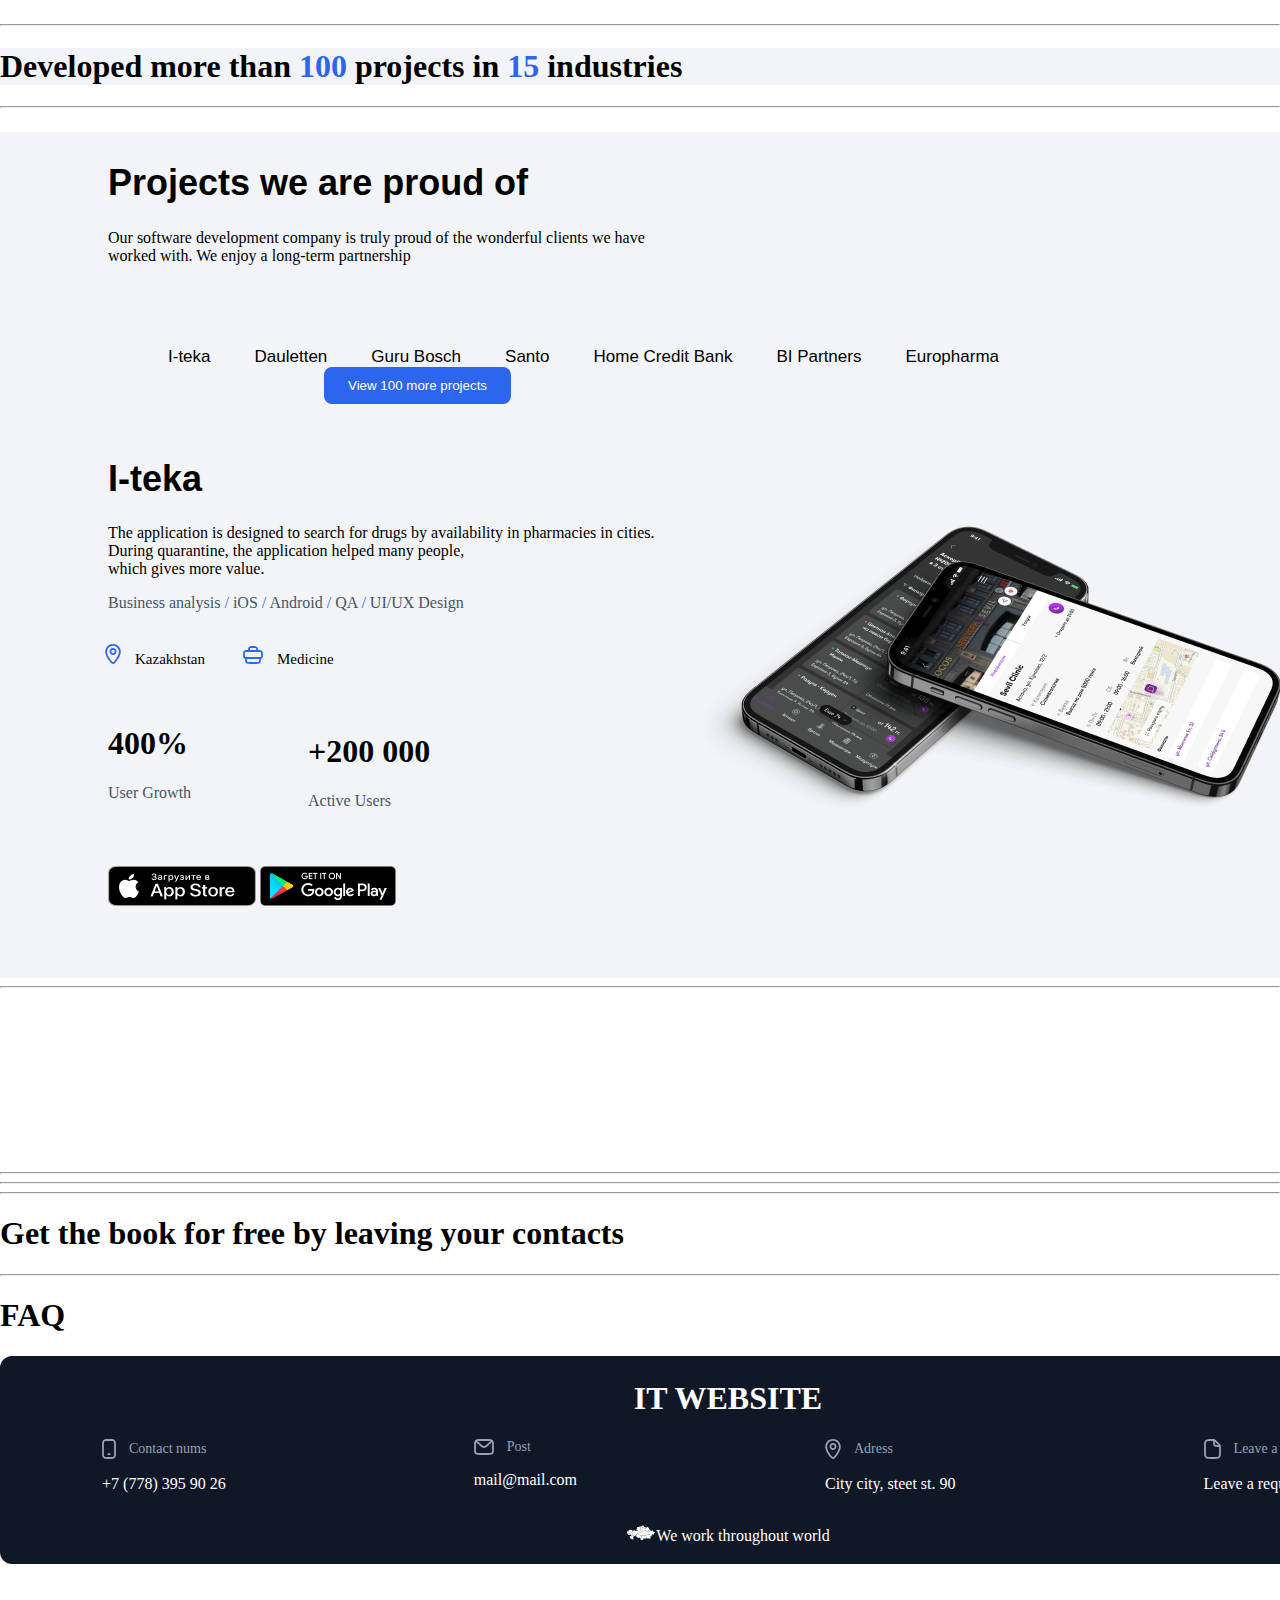
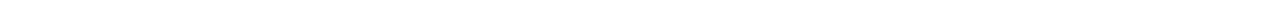
==== commit cb358b17: "Merge f50cdea573ed0cf7afc21e68cd274afc20f89352 into a84e1c24ba7c2228c80164c18c5c602122fd503c" ====
--- a/src/index.html
+++ b/src/index.html
@@ -9,429 +9,253 @@
     <link rel="stylesheet" href="assets/styles/style.css">
 </head>
 <body>
-<div class="wrapper">
-    <header>
-        <div class="header_block">
-            <div class="header_burger">
-                <h1>&#9776</h1>
-            </div>
-
-            <a href="index.html" class="header_logo">IT WEBSITE</a>
+<header>
+    <div class="header_block">
+        <div class="header_burger">
+            <h1>&#9776</h1>
+        </div>
+
+        <a href="index.html" class="header_logo">IT WEBSITE</a>
+        <nav>
+            <ul class="menu">
+                <li><a href="#"></a></li>
+                <li><a href="#">Media</a></li>
+                <li><a href="#">Cases</a></li>
+                <li><a href="#">FAQ</a></li>
+                <li><a href="#">Contacts</a></li>
+            </ul>
+        </nav>
+        <nav>
+            <ul class="contacts">
+                <li><svg class="sprite phone"><use href="./sprite.svg#phone" /></svg></li>
+                <li>+7 (111) 111 11 11</li>
+                <li>+7 (111) 111 11 11</li>
+                <li><svg class="sprite mail"><use href="./sprite.svg#mail" /></svg></li>
+                <li>itcompany@mail.com</li>
+            </ul>
+        </nav>
+    </div>
+</header>
+
+<main>
+    <section class="main-banner">
+        <div class="software_development">
+            <h1>Development of <span>mobile <br>applications</span> and <span>web services</span> of<br>any complexity</h1>
+            <p>We create mobile applications for iOS, Android that transfer your business to mobile<br> applications of your customers' devices</p>
+        </div>
+
+        <div class="main_form">
+            <div class="number_block">
+                <h2>Leave your contacts and we will call you back
+                    within 30 minutes</h2>
+
+                <div class="name_block">
+                    <label for="input_name" class="label_name">Phone number</label>
+                    <input id = "input_name" type="text" class="input_name">
+
+                    <label for="input_fname" class="label_fname">Full name</label>
+                    <input id = "input_fname" type="text" class="input_fname">
+
+                    <button class = "button_consultation"><span class="button_text_consultation">Get<br> consultation</span></button>
+                </div>
+            </div>
+        </div>
+
+        <div class="image_main">
+            <div class="image_block1">
+                <img src="assets/img/phone1.jfif" alt="">
+                <img src="assets/img/phone2.jfif" alt="">
+                <img src="assets/img/phone3.jfif" alt="">
+            </div>
+
+
+            <div class="image_block2">
+                <img src="assets/img/phone4.jfif" alt="">
+                <img src="assets/img/phone5.jfif" alt="">
+                <img src="assets/img/phone6.jfif" alt="">
+            </div>
+        </div>
+    </section>
+
+    <section class="development_cycle">
+        <div class="development-technologies">
+            <h1>Full development cycle</h1>
+            <p id="development_coments">We use proven technologies</p>
+            <h4>Web</h4>
+            <p>PHP <span>/</span> Javascript <span>/</span> Node.JS <span>/</span> Web Socket <span>/</span> Socket.io <span>/</span> Vue.js<span>/</span><br> Nuxt <span>/</span> MySQL <span>/</span> Laravel / GO lang <span>/</span> django <span>/</span> Python</p>
+            <h4>Mobile</h4>
+            <p>Swift <span>/</span> Kotlin <span>/</span> Alamofire <span>/</span> Firebase <span>/</span> CoreData <span>/</span> Room <span>/</span> Realm <span>/</span><br> Coroutine <span>/</span> RxJava <span>/</span> RxSwift <span>/</span> Unit Test <span>/</span> Navigation</p>
+        </div>
+
+        <div class="development_services">
             <nav>
-                <ul class="menu">
-                    <li><a href="#"></a></li>
-                    <li><a href="#">Media</a></li>
-                    <li><a href="#">Cases</a></li>
-                    <li><a href="#">FAQ</a></li>
-                    <li><a href="#">Contacts</a></li>
+                <ul>
+                    <li><a href="#">iOS  development</a> <svg class="sprite arrow"> <use href="./sprite.svg#arrow" /></svg></li>
+                    <li><a href="#">Android development</a> <svg class="sprite arrow"> <use href="./sprite.svg#arrow" /></svg></li>
+                    <li><a href="#">Web development</a> <svg class="sprite arrow"> <use href="./sprite.svg#arrow" /></svg></li>
+                    <li><a href="#">UI/UX design</a> <svg class="sprite arrow"> <use href="./sprite.svg#arrow" /></svg></li>
+                    <li><a href="#">Testing</a> <svg class="sprite arrow"> <use href="./sprite.svg#arrow" /></svg></li>
+                    <li><a href="#">Launch</a> <svg class="sprite arrow"> <use href="./sprite.svg#arrow" /></svg></li>
+                    <li><a href="#">IT consulting</a> <svg class="sprite arrow"> <use href="./sprite.svg#arrow" /></svg></li>
                 </ul>
             </nav>
+        </div>
+    </section>
+
+
+    <hr>
+    <section class="industries_content">
+        <h1>Developed more than <span>100</span> projects in <span>15</span> industries</h1>
+        <div class="industries_list">
+
+        </div>
+    </section>
+    <hr>
+
+
+    <section class="projects_examples">
+        <h1 class="main_h1">Projects we are proud of</h1>
+        <p>Our software development company is truly proud of the wonderful clients we have<br> worked with. We enjoy a long-term partnership</p>
+        <div class="projects_list">
             <nav>
-                <ul class="contacts">
-                    <li><svg class="sprite phone"><use href="./sprite.svg#phone" /></svg></li>
-                    <li>+7 (111) 111 11 11</li>
-                    <li>+7 (111) 111 11 11</li>
-                    <li><svg class="sprite mail"><use href="./sprite.svg#mail" /></svg></li>
-                    <li>itcompany@mail.com</li>
+                <ul>
+                    <li><a href="#">I-teka</a></li>
+                    <li><a href="#">Dauletten</a></li>
+                    <li><a href="#">Guru Bosch</a></li>
+                    <li><a href="#">Santo</a></li>
+                    <li><a href="#">Home Credit Bank</a></li>
+                    <li><a href="#">BI Partners</a></li>
+                    <li><a href="#">Europharma</a></li>
+                    <li id="button_left"><button>View 100 more projects</button></li>
                 </ul>
             </nav>
         </div>
-    </header>
-
-    <main>
-        <section class="main-banner">
-            <div class="software_development">
-                <h1>Development of <span>mobile <br>applications</span> and <span>web services</span> of<br>any complexity</h1>
-                <p>We create mobile applications for iOS, Android that transfer your business to mobile<br> applications of your customers' devices</p>
-            </div>
-
-            <form class="main_form">
-                <div class="number_block">
-                    <h2>Leave your contacts and we will call you back
-                        within 30 minutes</h2>
-
-                    <div class="name_block_info">
-                        <div class="name_block1">
-                            <label for="input_name" class="label_name">Phone number</label>
-                            <input id = "input_name" type="text" class="input_name">
-                        </div>
-
-                        <div class="name_block2">
-                            <label for="input_fname" class="label_fname">Full name</label>
-                            <input id = "input_fname" type="text" class="input_fname">
-                        </div>
-
-                        <button class = "button_consultation"><span class="button_text_consultation">Get<br> consultation</span></button>
-                    </div>
+        <div class="example">
+            <h1 class="main_h1">I-teka</h1>
+            <p>The application is designed to search for drugs by availability in pharmacies in cities.<br> During quarantine, the application helped many people,<br> which gives more value.</p>
+            <p class="text_gray">Business analysis<span> /</span> iOS <span>/</span> Android <span>/</span> QA <span>/</span> UI/UX Design</p>
+            <div class="address_block">
+                <ul>
+                    <li><svg class="sprite geolocation"><use href="./sprite.svg#geolocation" /></svg></li>
+                    <li><span>Kazakhstan</span></li>
+                    <li><svg class="sprite medicine"><use href="./sprite.svg#medicine" /></svg></li>
+                    <li><span>Medicine</span></li>
+                </ul>
+            </div>
+
+            <div class="info_static">
+                <div class="static_container">
+                    <h1>400%</h1>
                 </div>
-            </form>
-
-            <div class="image_main">
-                <div class="image_block1">
-                    <img src="assets/img/phone1.jfif" alt="">
-                    <img src="assets/img/phone2.jfif" alt="">
-                    <img src="assets/img/phone3.jfif" alt="">
+                <p class="text_gray">User Growth</p>
+            </div>
+
+            <div class="info_static2">
+                <div class="static_container">
+                    <h1>+200 000</h1>
                 </div>
-
-
-                <div class="image_block2">
-                    <img src="assets/img/phone4.jfif" alt="">
-                    <img src="assets/img/phone5.jfif" alt="">
-                    <img src="assets/img/phone6.jfif" alt="">
-                </div>
-            </div>
-        </section>
-
-        <section class="development_cycle">
-            <div class="development-technologies">
-                <h1>Full development cycle</h1>
-                <p id="development_coments">We use proven technologies</p>
-                <h4>Web</h4>
-                <p>PHP <span>/</span> Javascript <span>/</span> Node.JS <span>/</span> Web Socket <span>/</span> Socket.io <span>/</span> Vue.js<span>/</span><br> Nuxt <span>/</span> MySQL <span>/</span> Laravel / GO lang <span>/</span> django <span>/</span> Python</p>
-                <h4>Mobile</h4>
-                <p>Swift <span>/</span> Kotlin <span>/</span> Alamofire <span>/</span> Firebase <span>/</span> CoreData <span>/</span> Room <span>/</span> Realm <span>/</span><br> Coroutine <span>/</span> RxJava <span>/</span> RxSwift <span>/</span> Unit Test <span>/</span> Navigation</p>
-            </div>
-
-            <div class="development_services">
-                <nav>
-                    <ul>
-                        <li><a href="#">iOS  development</a> <svg class="sprite arrow"> <use href="./sprite.svg#arrow" /></svg></li>
-                        <li><a href="#">Android development</a> <svg class="sprite arrow"> <use href="./sprite.svg#arrow" /></svg></li>
-                        <li><a href="#">Web development</a> <svg class="sprite arrow"> <use href="./sprite.svg#arrow" /></svg></li>
-                        <li><a href="#">UI/UX design</a> <svg class="sprite arrow"> <use href="./sprite.svg#arrow" /></svg></li>
-                        <li><a href="#">Testing</a> <svg class="sprite arrow"> <use href="./sprite.svg#arrow" /></svg></li>
-                        <li><a href="#">Launch</a> <svg class="sprite arrow"> <use href="./sprite.svg#arrow" /></svg></li>
-                        <li><a href="#">IT consulting</a> <svg class="sprite arrow"> <use href="./sprite.svg#arrow" /></svg></li>
-                    </ul>
-                </nav>
-            </div>
-        </section>
-
-        <section class="industries_content">
-            <h1>Developed more than <span>100</span><br> projects in <span>15</span> industries</h1>
-            <div class="industries_list">
-                <div class="project media">
-                    <p>Social media</p>
-                </div>
-
-                <div class="project media">
-                    <p>Fitness and sport</p>
-                </div>
-
-                <div class="project media">
-                    <p>Bank</p>
-                </div>
-
-                <div class="project media">
-                    <p>Construction</p>
-                </div>
-
-                <div class="project media">
-                    <p>Game projects</p>
-                </div>
-
-                <div class="project media">
-                    <p>Education</p>
-                </div>
-
-                <div class="project media">
-                    <p>Auto, transport</p>
-                </div>
-
-                <div class="project media">
-                    <p>Medicine, health</p>
-                </div>
-
-                <div class="project media">
-                    <p>Restaurants, food delivery</p>
-                </div>
-
-                <div class="project media">
-                    <p>Marketplaces</p>
-                </div>
-
-                <div class="project media">
-                    <p>AR technology</p>
-                </div>
-
-                <div class="project media">
-                    <p>TV series</p>
-                </div>
-
-                <div class="project media">
-                    <p>Startups</p>
-                </div>
-
-                <div class="project media">
-                    <p>Religion</p>
-                </div>
-
-                <div class="project media">
-                    <p>Online cources</p>
-                </div>
-            </div>
-        </section>
-
-        <section class="projects_examples">
-            <h1 class="main_h1">Projects we are proud of</h1>
-            <p>Our software development company is truly proud of the wonderful clients we have<br> worked with. We enjoy a long-term partnership</p>
-            <div class="projects_list">
-                <nav>
-                    <ul>
-                        <li><a href="#">I-teka</a></li>
-                        <li><a href="#">Dauletten</a></li>
-                        <li><a href="#">Guru Bosch</a></li>
-                        <li><a href="#">Santo</a></li>
-                        <li><a href="#">Home Credit Bank</a></li>
-                        <li><a href="#">BI Partners</a></li>
-                        <li><a href="#">Europharma</a></li>
-                        <li id="button_left"><button><span class="button_text_consultation">View 100 more projects</span></button></li>
-                    </ul>
-                </nav>
-            </div>
-            <div class="example">
-                <h1 class="main_h1">I-teka</h1>
-                <p>The application is designed to search for drugs by availability in pharmacies in cities.<br> During quarantine, the application helped many people,<br> which gives more value.</p>
-                <p class="text_gray">Business analysis<span> /</span> iOS <span>/</span> Android <span>/</span> QA <span>/</span> UI/UX Design</p>
-                <div class="address_block">
-                    <ul>
-                        <li><svg class="sprite geolocation"><use href="./sprite.svg#geolocation" /></svg></li>
-                        <li><span>Kazakhstan</span></li>
-                        <li><svg class="sprite medicine"><use href="./sprite.svg#medicine" /></svg></li>
-                        <li><span>Medicine</span></li>
-                    </ul>
-                </div>
-
-                <div class="info_static">
-                    <div class="static_container">
-                        <h1>400%</h1>
-                    </div>
-                    <p class="text_gray">User Growth</p>
-                </div>
-
-                <div class="info_static2">
-                    <div class="static_container">
-                        <h1>+200 000</h1>
-                    </div>
-                    <p class="text_gray">Active Users</p>
-                </div>
-
-                <div class="phone_market">
-                    <img src="assets/img/ios.png" alt="">
-                    <img src="assets/img/android.png" alt="">
-                </div>
-
-                <div class="main_image_phone">
-                    <img src="assets/img/i-teka.png" alt="">
-                </div>
-            </div>
-        </section>
-
-        <section class="your_project">
-            <div class="your_project_heading">
-                <h1>Let's discuss<br> Your project</h1>
-                <p>Let's figure out how to create an effective application,<br>
-                    its cost and terms of its development</p>
-            </div>
-            <form class="your_project_form">
-                <div class="phone_number_block">
-                    <label for="phone_number" class="label_name">Best phone number</label>
-                    <input id = "phone_number" type="text" class="input_phone_number">
-                </div>
-
-                <div class="full_name_block">
-                    <label for="input_full_name" class="label_fname">Full name</label>
-                    <input id = "input_full_name" type="text" class="input_full_name">
-                </div>
-
-                <button class ="your_project_form_button"><span class="button_text_consultation">Discuss the project</span></button>
-            </form>
-        </section>
-
-        <section class="development_stages">
-            <h1>Application Development Stages</h1>
-            <div class="development_block1">
-                <div class="Developments Analysis_block">
-                    <div class="logo_development">
-                        <h3>Analysis</h3>
-                    </div>
-                    <p>We write technical specifications for<br> development, taking into account the business processes and technologies of the customer and the needs of users.</p>
-                </div>
-
-                <div class="Developments Design_block">
-                    <div class="logo_development">
-                        <h3>Design</h3>
-                    </div>
-                    <p>We adapt the customer's corporate identity to the platform guidelines. We draw convenient and understandable interfaces.</p>
-                </div>
-
-                <div class="Developments Development_block">
-                    <div class="logo_development">
-                        <h3>Development</h3>
-                    </div>
-                    <p>We create an extensible architecture, write clean<br> and stable code. We integrate with customer technologies.</p>
-                </div>
-            </div>
-
-            <div class="development_block2">
-                <div class="Developments Testing_block">
-                    <div class="logo_development">
-                        <h3>Testing</h3>
-                    </div>
-                    <p>We carry out functional testing and do bug fixes.<br> We adapt the application to different phone resolutions</p>
-                </div>
-
-                <div class="Developments Launching_block">
-                    <div class="logo_development">
-                        <h3>Launching</h3>
-                    </div>
-                    <p>We design the application page and publish it in<br> the App Store and Google Play stores.</p>
-                </div>
-
-                <div class="Developments Support_block">
-                    <div class="logo_development">
-                        <h3>Support</h3>
-                    </div>
-                    <p>We monitor the stability of the application, update<br> it for new devices and versions of iOS and Android.</p>
-                </div>
-            </div>
-        </section>
-
-        <section class="our_team">
-            <div class="info_team">
-                <h1>Our team</h1>
-                <p>Thousand is a full-cycle digital production company with its own product analytics,<br> design, web and mobile development.</p>
-
-                <div class="team_content_info">
-                    <div class="team_block">
-                        <h1>28</h1>
-                        <p>team members</p>
-                    </div>
-
-                    <div class="team_block">
-                        <h1>+100</h1>
-                        <p>projects</p>
-                    </div>
-
-                    <div class="team_block">
-                        <h1>7 years</h1>
-                        <p>in IT sphere</p>
-                    </div>
-                </div>
-
-                <p>All the necessary specialists - from a designer to a tester - are on our staff. We hire<br> the best specialists in the market. It's expensive but worth it</p>
-            </div>
-
-            <div class="image_our_team">
-            </div>
-        </section>
-
-        <section class="get_book">
-            <h1>Get the book for free by leaving<br> your contacts</h1>
-            <form class="get_book_form">
-                <div class="phone_number_book">
-                    <label for="input_number_book" class="label_name">Phone number</label>
-                    <input id = "input_number_book" type="text" class="input_phone_number">
-                </div>
-
-                <div class="full_name_book">
-                    <label for="input_full_name_book" class="label_fname">Full name</label>
-                    <input id = "input_full_name_book" type="text" class="input_full_name">
-                </div>
-
-                <div class="email_block">
-                    <label for="input_email_block" class="label_fname">Email</label>
-                    <input id = "input_email_block" type="text" class="input_full_name">
-                </div>
-
-                <button class ="your_project_form_button"><span class="button_text_consultation">Send me ebook to my mail</span></button>
-            </form>
-
-            <div class="image_get_book">
-            </div>
-        </section>
-
-        <section class="faq">
-            <h1>FAQ</h1>
-            <div class="faq_info">
-                <div class="faq_content_block1">
-                    <div class="faq_content One_question">
-                        <h3>What is the cost of a mobile application?</h3>
-                    </div>
-
-                    <div class="faq_content Two_question">
-                        <h3>Do you provide a guarantee for the mobile application?</h3>
-                    </div>
-                </div>
-
-                <div class="faq_content_block2">
-                    <div class="faq_content Three_question">
-                        <h3>How long will development take?</h3>
-                        <p>Development terms directly depend on the requirements for the mobile application, the characteristics of the company, as well as the wishes of the customer.
-
-                            Average development time from start to finished application:
-                            Medium projects up to 3 months.
-                            Large projects about 4-6 months.
-                            To get a more accurate estimate of the project completion time, it is necessary to determine the main task of the application, think over its logic and functionality.</p>
-                    </div>
-
-                    <div class="faq_content Four_question">
-                        <h3>I will not tell my idea, do you guarantee confidentiality?</h3>
-                    </div>
-                </div>
-            </div>
-        </section>
-    </main>
-
-    <footer>
-        <div class="footer_content">
-            <h1>IT WEBSITE</h1>
-            <div class="footer_contact">
-                <div class="contacts_element">
-                    <div class="contacts_container">
-                        <svg class="sprite_phone_gray">
-                            <use href="./sprite.svg#phone"/>
-                        </svg>
-                        <span class="contact-label">Contact nums</span>
-                    </div>
-                    <p>+7 (778) 395 90 26</p>
-                </div>
-
-                <div class="contacts_element">
-                    <div class="contacts_container">
-                        <svg class="sprite_mail_gray">
-                            <use href="./sprite.svg#mail"/>
-                        </svg>
-                        <span class="contact-label">Post</span>
-                    </div>
-                    <p>mail@mail.com</p>
-                </div>
-
-                <div class="contacts_element">
-                    <div class="contacts_container">
-                        <svg class="sprite_geolocation_gray">
-                            <use href="./sprite.svg#geolocation"/>
-                        </svg>
-                        <span class="contact-label">Adress</span>
-                    </div>
-                    <p>City city, steet st. 90</p>
-                </div>
-
-                <div class="contacts_element">
-                    <div class="contacts_container">
-                        <svg class="sprite_fille_gray">
-                            <use href="./sprite.svg#fille"/>
-                        </svg>
-                        <span class="contact-label">Leave a request</span>
-                    </div>
-                    <p>Leave a request</p>
-                </div>
-            </div>
-            <p><svg class="sprite_global"> <use href="./sprite.svg#global" /></svg>We work throughout world</p>
-        </div>
-    </footer>
-</div>
+                <p class="text_gray">Active Users</p>
+            </div>
+
+            <div class="phone_market">
+                <img src="assets/img/ios.png" alt="">
+                <img src="assets/img/android.png" alt="">
+            </div>
+
+            <div class="main_image_phone">
+                <img src="assets/img/i-teka.png" alt="">
+            </div>
+        </div>
+    </section>
+    <hr>
+
+    <section class="your_project">
+        <div>
+            <h1>Let's discuss<br> Your project</h1>
+            <p>Let's figure out how to create an effective application,<br>
+                its cost and terms of its development</p>
+        </div>
+        <div class="your_project_form">
+
+        </div>
+    </section>
+    <hr>
+
+    <section class="development_stages">
+
+    </section>
+    <hr>
+
+    <section class="our_team">
+        <div class="info_team">
+
+        </div>
+    </section>
+    <hr>
+
+    <section class="get_book">
+        <h1>Get the book for free by leaving your contacts</h1>
+        <div class="get_book_form">
+
+        </div>
+    </section>
+    <hr>
+
+    <section class="faq">
+        <h1>FAQ</h1>
+        <div class="faq_info">
+
+        </div>
+    </section>
+</main>
+
+<footer>
+    <h1>IT WEBSITE</h1>
+    <div class="footer_contact">
+        <div class="contacts_element">
+            <div class="contacts_container">
+                <svg class="sprite_phone_gray">
+                    <use href="./sprite.svg#phone"/>
+                </svg>
+                <span class="contact-label">Contact nums</span>
+            </div>
+            <p>+7 (778) 395 90 26</p>
+        </div>
+
+        <div class="contacts_element">
+            <div class="contacts_container">
+                <svg class="sprite_mail_gray">
+                    <use href="./sprite.svg#mail"/>
+                </svg>
+                <span class="contact-label">Post</span>
+            </div>
+            <p>mail@mail.com</p>
+        </div>
+
+        <div class="contacts_element">
+            <div class="contacts_container">
+                <svg class="sprite_geolocation_gray">
+                    <use href="./sprite.svg#geolocation"/>
+                </svg>
+                <span class="contact-label">Adress</span>
+            </div>
+            <p>City city, steet st. 90</p>
+        </div>
+
+        <div class="contacts_element">
+            <div class="contacts_container">
+                <svg class="sprite_fille_gray">
+                    <use href="./sprite.svg#fille"/>
+                </svg>
+                <span class="contact-label">Leave a request</span>
+            </div>
+            <p>Leave a request</p>
+        </div>
+    </div>
+    <p><svg class="sprite_global"> <use href="./sprite.svg#global" /></svg>We work throughout world</p>
+</footer>
 </body>
 </html>
 
 
+
--- a/src/assets/styles/style.css
+++ b/src/assets/styles/style.css
@@ -1,42 +1,9 @@
-@import url(global.css);
-@import url(fonts.css);
-@import url(utils.css);
+@import url(./global.css);
+@import url(./fonts.css);
+@import url(./utils.css);
 body {
   margin: 0;
-  padding-bottom: 48px;
-  background-color: white; }
-  @media screen and (max-width: 768px) {
-    body {
-      padding-bottom: 0; } }
-  @media screen and (max-width: 425px) {
-    body {
-      padding-bottom: 0; } }
-
-span {
-  color: #2D66EE; }
-
-button {
-  padding: 11px 24px;
-  border: none;
-  border-radius: 8px;
-  text-align: left;
-  background-color: #2D66EE; }
-
-input {
-  border: none;
-  border-bottom: 1px solid #D0D5DD;
-  background-color: transparent;
-  transition: 0.3s;
-  outline: none;
-  display: inline;
-  font-size: 17px; }
-
-.wrapper {
-  background-color: #F2F4F7;
-  display: flex;
-  flex-direction: column;
-  min-height: 100vh;
-  overflow: hidden; }
+  padding-bottom: 48px; }
 
 .header_burger {
   display: none; }
@@ -147,8 +114,12 @@
   font-family: 'Inter', sans-serif;
   color: #2D66EE; }
 
+span {
+  color: #2D66EE; }
+
 .main-banner {
   padding-top: 120px;
+  background-color: #F2F4F7;
   height: 1000px;
   overflow: hidden; }
   @media screen and (max-width: 425px) {
@@ -200,32 +171,18 @@
       right: 70px;
       z-index: 10; } }
 
-.name_block_info {
+.name_block {
   padding-top: 34px;
   padding-bottom: 26px;
-  height: 120px;
-  display: grid;
-  grid-template-columns: repeat(1, 120.49px); }
-  .name_block_info button {
-    position: relative;
-    left: 500px;
-    bottom: 94px; }
-    @media screen and (max-width: 768px) {
-      .name_block_info button {
-        left: 0;
-        top: 50px;
-        width: 150px; }
-        .name_block_info button br {
-          display: none; } }
-
-.name_block2 {
-  position: relative;
-  left: 250px;
-  bottom: 43px; }
-  @media screen and (max-width: 768px) {
-    .name_block2 {
-      left: 0;
-      top: 20px; } }
+  display: flex;
+  justify-content: flex-start; }
+
+.name_block button {
+  padding: 11px 24px;
+  border: none;
+  border-radius: 8px;
+  text-align: left;
+  background-color: #2D66EE; }
 
 .button_text_consultation {
   color: white; }
@@ -240,15 +197,52 @@
   color: #667085;
   font-size: 13px; }
 
-.input_name:focus {
-  border-bottom: 1px solid #2D66EE; }
+.input_name {
+  position: relative;
+  right: 90px;
+  top: 20px;
+  height: 23px;
+  border: none;
+  border-bottom: 1px solid #D0D5DD;
+  background-color: transparent;
+  transition: 0.3s;
+  outline: none;
+  display: inline;
+  font-size: 17px; }
+  .input_name:focus {
+    border-bottom: 1px solid #2D66EE; }
+  @media screen and (max-width: 768px) {
+    .input_name {
+      top: 40px;
+      right: 46px; } }
 
 .label_fname {
   color: #667085;
   font-size: 13px; }
-
-.input_fname:focus {
-  border-bottom: 1px solid #2D66EE; }
+  @media screen and (max-width: 768px) {
+    .label_fname {
+      position: relative;
+      top: 80px;
+      right: 260px; } }
+
+.input_fname {
+  position: relative;
+  right: 60px;
+  top: 20px;
+  height: 23px;
+  border: none;
+  border-bottom: 1px solid #D0D5DD;
+  background-color: transparent;
+  transition: 0.3s;
+  outline: none;
+  font-size: 17px; }
+  .input_fname:focus {
+    border-bottom: 1px solid #2D66EE; }
+  @media screen and (max-width: 768px) {
+    .input_fname {
+      position: relative;
+      top: 120px;
+      right: 300px; } }
 
 .image_main {
   display: grid;
@@ -368,8 +362,7 @@
   padding-top: 50px;
   padding-bottom: 80px;
   display: flex;
-  align-items: center;
-  background-color: white; }
+  align-items: center; }
   @media screen and (max-width: 768px) {
     .development_cycle {
       padding-bottom: 150px; } }
@@ -378,10 +371,6 @@
       padding-bottom: 530px; } }
 
 footer {
-  background-color: white;
-  margin-top: auto; }
-
-.footer_content {
   margin: auto;
   background-color: #101828;
   color: white;
@@ -389,19 +378,19 @@
   border-color: #101828;
   border-radius: 12px;
   width: 1450px; }
-  .footer_content h1 {
+  footer h1 {
     text-align: center; }
-  .footer_content p {
+  footer p {
     text-align: center; }
   @media screen and (max-width: 768px) {
-    .footer_content {
+    footer {
       max-width: 100%;
       display: flex;
       flex-direction: column;
       flex-wrap: wrap;
       align-content: center; } }
   @media screen and (max-width: 425px) {
-    .footer_content {
+    footer {
       max-width: 100%;
       display: flex;
       flex-direction: column;
@@ -436,6 +425,96 @@
   .contacts_element p {
     padding-right: 0; } }
 
+.industries_content {
+  background-color: #F2F4F7; }
+
+.main_h1 {
+  font-size: 36px;
+  font-family: 'Inter', sans-serif;
+  padding-top: 30px; }
+
+.example {
+  height: 550px; }
+
+.projects_examples {
+  background-color: #F2F4F7; }
+  .projects_examples h1 {
+    margin-left: 108px; }
+  .projects_examples p {
+    margin-left: 108px; }
+
+.projects_list {
+  padding-top: 50px;
+  margin-left: 108px; }
+
+.projects_list li {
+  list-style-type: none;
+  display: inline;
+  padding: 20px; }
+  .projects_list li a {
+    color: black;
+    text-decoration: none;
+    font-family: 'Inter', sans-serif;
+    font-size: 17px; }
+    .projects_list li a:hover {
+      border-bottom: 2px solid #2D66EE; }
+  .projects_list li button {
+    padding: 11px 24px;
+    border: none;
+    border-radius: 8px;
+    text-align: left;
+    background-color: #2D66EE;
+    color: white; }
+
+#button_left {
+  padding-left: 176px; }
+
+.text_gray {
+  color: #475467; }
+
+.address_block {
+  display: flex;
+  align-items: center;
+  margin-left: 65px; }
+  .address_block span {
+    color: black;
+    font-size: 15px; }
+
+.address_block li {
+  list-style-type: none;
+  display: inline; }
+  .address_block li span {
+    padding-left: 10px;
+    padding-right: 34px; }
+
+.info_static {
+  padding-top: 20px;
+  width: 250px; }
+
+.info_static2 {
+  position: relative;
+  bottom: 90px;
+  left: 200px;
+  width: 250px; }
+
+.phone_market {
+  margin-left: 108px;
+  position: relative;
+  bottom: 50px; }
+
+.main_image_phone {
+  position: relative;
+  left: 700px;
+  bottom: 450px;
+  width: 600px;
+  height: 328px; }
+
+.your_project h1 {
+  font-size: 36px;
+  color: white; }
+.your_project p {
+  color: white; }
+
 .sprite {
   fill: #2D66EE; }
 
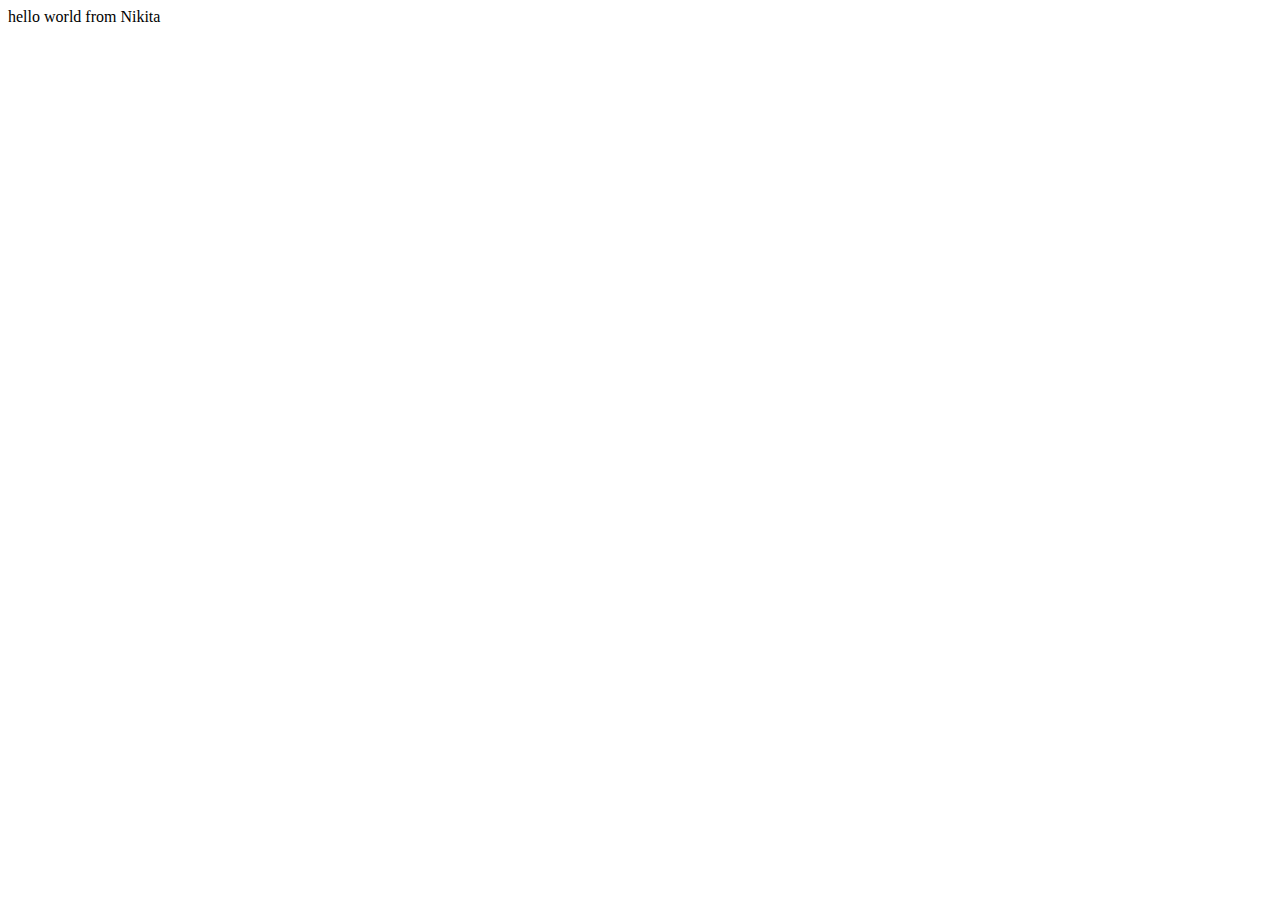
==== commit f72401b2: "Merge f06623dba4002ec5363f9a42bf53ecfcda419b5e into a84e1c24ba7c2228c80164c18c5c602122fd503c" ====
--- a/src/index.html
+++ b/src/index.html
@@ -6,256 +6,9 @@
           content="width=device-width, user-scalable=no, initial-scale=1.0, maximum-scale=1.0, minimum-scale=1.0">
     <meta http-equiv="X-UA-Compatible" content="ie=edge">
     <title>Document</title>
-    <link rel="stylesheet" href="assets/styles/style.css">
+    <script src = "index.js"></script>
 </head>
 <body>
-<header>
-    <div class="header_block">
-        <div class="header_burger">
-            <h1>&#9776</h1>
-        </div>
-
-        <a href="index.html" class="header_logo">IT WEBSITE</a>
-        <nav>
-            <ul class="menu">
-                <li><a href="#"></a></li>
-                <li><a href="#">Media</a></li>
-                <li><a href="#">Cases</a></li>
-                <li><a href="#">FAQ</a></li>
-                <li><a href="#">Contacts</a></li>
-            </ul>
-        </nav>
-        <nav>
-            <ul class="contacts">
-                <li><svg class="sprite phone"><use href="./sprite.svg#phone" /></svg></li>
-                <li>+7 (111) 111 11 11</li>
-                <li>+7 (111) 111 11 11</li>
-                <li><svg class="sprite mail"><use href="./sprite.svg#mail" /></svg></li>
-                <li>itcompany@mail.com</li>
-            </ul>
-        </nav>
-    </div>
-</header>
-
-<main>
-    <section class="main-banner">
-        <div class="software_development">
-            <h1>Development of <span>mobile <br>applications</span> and <span>web services</span> of<br>any complexity</h1>
-            <p>We create mobile applications for iOS, Android that transfer your business to mobile<br> applications of your customers' devices</p>
-        </div>
-
-        <div class="main_form">
-            <div class="number_block">
-                <h2>Leave your contacts and we will call you back
-                    within 30 minutes</h2>
-
-                <div class="name_block">
-                    <label for="input_name" class="label_name">Phone number</label>
-                    <input id = "input_name" type="text" class="input_name">
-
-                    <label for="input_fname" class="label_fname">Full name</label>
-                    <input id = "input_fname" type="text" class="input_fname">
-
-                    <button class = "button_consultation"><span class="button_text_consultation">Get<br> consultation</span></button>
-                </div>
-            </div>
-        </div>
-
-        <div class="image_main">
-            <div class="image_block1">
-                <img src="assets/img/phone1.jfif" alt="">
-                <img src="assets/img/phone2.jfif" alt="">
-                <img src="assets/img/phone3.jfif" alt="">
-            </div>
-
-
-            <div class="image_block2">
-                <img src="assets/img/phone4.jfif" alt="">
-                <img src="assets/img/phone5.jfif" alt="">
-                <img src="assets/img/phone6.jfif" alt="">
-            </div>
-        </div>
-    </section>
-
-    <section class="development_cycle">
-        <div class="development-technologies">
-            <h1>Full development cycle</h1>
-            <p id="development_coments">We use proven technologies</p>
-            <h4>Web</h4>
-            <p>PHP <span>/</span> Javascript <span>/</span> Node.JS <span>/</span> Web Socket <span>/</span> Socket.io <span>/</span> Vue.js<span>/</span><br> Nuxt <span>/</span> MySQL <span>/</span> Laravel / GO lang <span>/</span> django <span>/</span> Python</p>
-            <h4>Mobile</h4>
-            <p>Swift <span>/</span> Kotlin <span>/</span> Alamofire <span>/</span> Firebase <span>/</span> CoreData <span>/</span> Room <span>/</span> Realm <span>/</span><br> Coroutine <span>/</span> RxJava <span>/</span> RxSwift <span>/</span> Unit Test <span>/</span> Navigation</p>
-        </div>
-
-        <div class="development_services">
-            <nav>
-                <ul>
-                    <li><a href="#">iOS  development</a> <svg class="sprite arrow"> <use href="./sprite.svg#arrow" /></svg></li>
-                    <li><a href="#">Android development</a> <svg class="sprite arrow"> <use href="./sprite.svg#arrow" /></svg></li>
-                    <li><a href="#">Web development</a> <svg class="sprite arrow"> <use href="./sprite.svg#arrow" /></svg></li>
-                    <li><a href="#">UI/UX design</a> <svg class="sprite arrow"> <use href="./sprite.svg#arrow" /></svg></li>
-                    <li><a href="#">Testing</a> <svg class="sprite arrow"> <use href="./sprite.svg#arrow" /></svg></li>
-                    <li><a href="#">Launch</a> <svg class="sprite arrow"> <use href="./sprite.svg#arrow" /></svg></li>
-                    <li><a href="#">IT consulting</a> <svg class="sprite arrow"> <use href="./sprite.svg#arrow" /></svg></li>
-                </ul>
-            </nav>
-        </div>
-    </section>
-
-
-    <hr>
-    <section class="industries_content">
-        <h1>Developed more than <span>100</span> projects in <span>15</span> industries</h1>
-        <div class="industries_list">
-
-        </div>
-    </section>
-    <hr>
-
-
-    <section class="projects_examples">
-        <h1 class="main_h1">Projects we are proud of</h1>
-        <p>Our software development company is truly proud of the wonderful clients we have<br> worked with. We enjoy a long-term partnership</p>
-        <div class="projects_list">
-            <nav>
-                <ul>
-                    <li><a href="#">I-teka</a></li>
-                    <li><a href="#">Dauletten</a></li>
-                    <li><a href="#">Guru Bosch</a></li>
-                    <li><a href="#">Santo</a></li>
-                    <li><a href="#">Home Credit Bank</a></li>
-                    <li><a href="#">BI Partners</a></li>
-                    <li><a href="#">Europharma</a></li>
-                    <li id="button_left"><button>View 100 more projects</button></li>
-                </ul>
-            </nav>
-        </div>
-        <div class="example">
-            <h1 class="main_h1">I-teka</h1>
-            <p>The application is designed to search for drugs by availability in pharmacies in cities.<br> During quarantine, the application helped many people,<br> which gives more value.</p>
-            <p class="text_gray">Business analysis<span> /</span> iOS <span>/</span> Android <span>/</span> QA <span>/</span> UI/UX Design</p>
-            <div class="address_block">
-                <ul>
-                    <li><svg class="sprite geolocation"><use href="./sprite.svg#geolocation" /></svg></li>
-                    <li><span>Kazakhstan</span></li>
-                    <li><svg class="sprite medicine"><use href="./sprite.svg#medicine" /></svg></li>
-                    <li><span>Medicine</span></li>
-                </ul>
-            </div>
-
-            <div class="info_static">
-                <div class="static_container">
-                    <h1>400%</h1>
-                </div>
-                <p class="text_gray">User Growth</p>
-            </div>
-
-            <div class="info_static2">
-                <div class="static_container">
-                    <h1>+200 000</h1>
-                </div>
-                <p class="text_gray">Active Users</p>
-            </div>
-
-            <div class="phone_market">
-                <img src="assets/img/ios.png" alt="">
-                <img src="assets/img/android.png" alt="">
-            </div>
-
-            <div class="main_image_phone">
-                <img src="assets/img/i-teka.png" alt="">
-            </div>
-        </div>
-    </section>
-    <hr>
-
-    <section class="your_project">
-        <div>
-            <h1>Let's discuss<br> Your project</h1>
-            <p>Let's figure out how to create an effective application,<br>
-                its cost and terms of its development</p>
-        </div>
-        <div class="your_project_form">
-
-        </div>
-    </section>
-    <hr>
-
-    <section class="development_stages">
-
-    </section>
-    <hr>
-
-    <section class="our_team">
-        <div class="info_team">
-
-        </div>
-    </section>
-    <hr>
-
-    <section class="get_book">
-        <h1>Get the book for free by leaving your contacts</h1>
-        <div class="get_book_form">
-
-        </div>
-    </section>
-    <hr>
-
-    <section class="faq">
-        <h1>FAQ</h1>
-        <div class="faq_info">
-
-        </div>
-    </section>
-</main>
-
-<footer>
-    <h1>IT WEBSITE</h1>
-    <div class="footer_contact">
-        <div class="contacts_element">
-            <div class="contacts_container">
-                <svg class="sprite_phone_gray">
-                    <use href="./sprite.svg#phone"/>
-                </svg>
-                <span class="contact-label">Contact nums</span>
-            </div>
-            <p>+7 (778) 395 90 26</p>
-        </div>
-
-        <div class="contacts_element">
-            <div class="contacts_container">
-                <svg class="sprite_mail_gray">
-                    <use href="./sprite.svg#mail"/>
-                </svg>
-                <span class="contact-label">Post</span>
-            </div>
-            <p>mail@mail.com</p>
-        </div>
-
-        <div class="contacts_element">
-            <div class="contacts_container">
-                <svg class="sprite_geolocation_gray">
-                    <use href="./sprite.svg#geolocation"/>
-                </svg>
-                <span class="contact-label">Adress</span>
-            </div>
-            <p>City city, steet st. 90</p>
-        </div>
-
-        <div class="contacts_element">
-            <div class="contacts_container">
-                <svg class="sprite_fille_gray">
-                    <use href="./sprite.svg#fille"/>
-                </svg>
-                <span class="contact-label">Leave a request</span>
-            </div>
-            <p>Leave a request</p>
-        </div>
-    </div>
-    <p><svg class="sprite_global"> <use href="./sprite.svg#global" /></svg>We work throughout world</p>
-</footer>
+hello world from Nikita
 </body>
 </html>
-
-
-
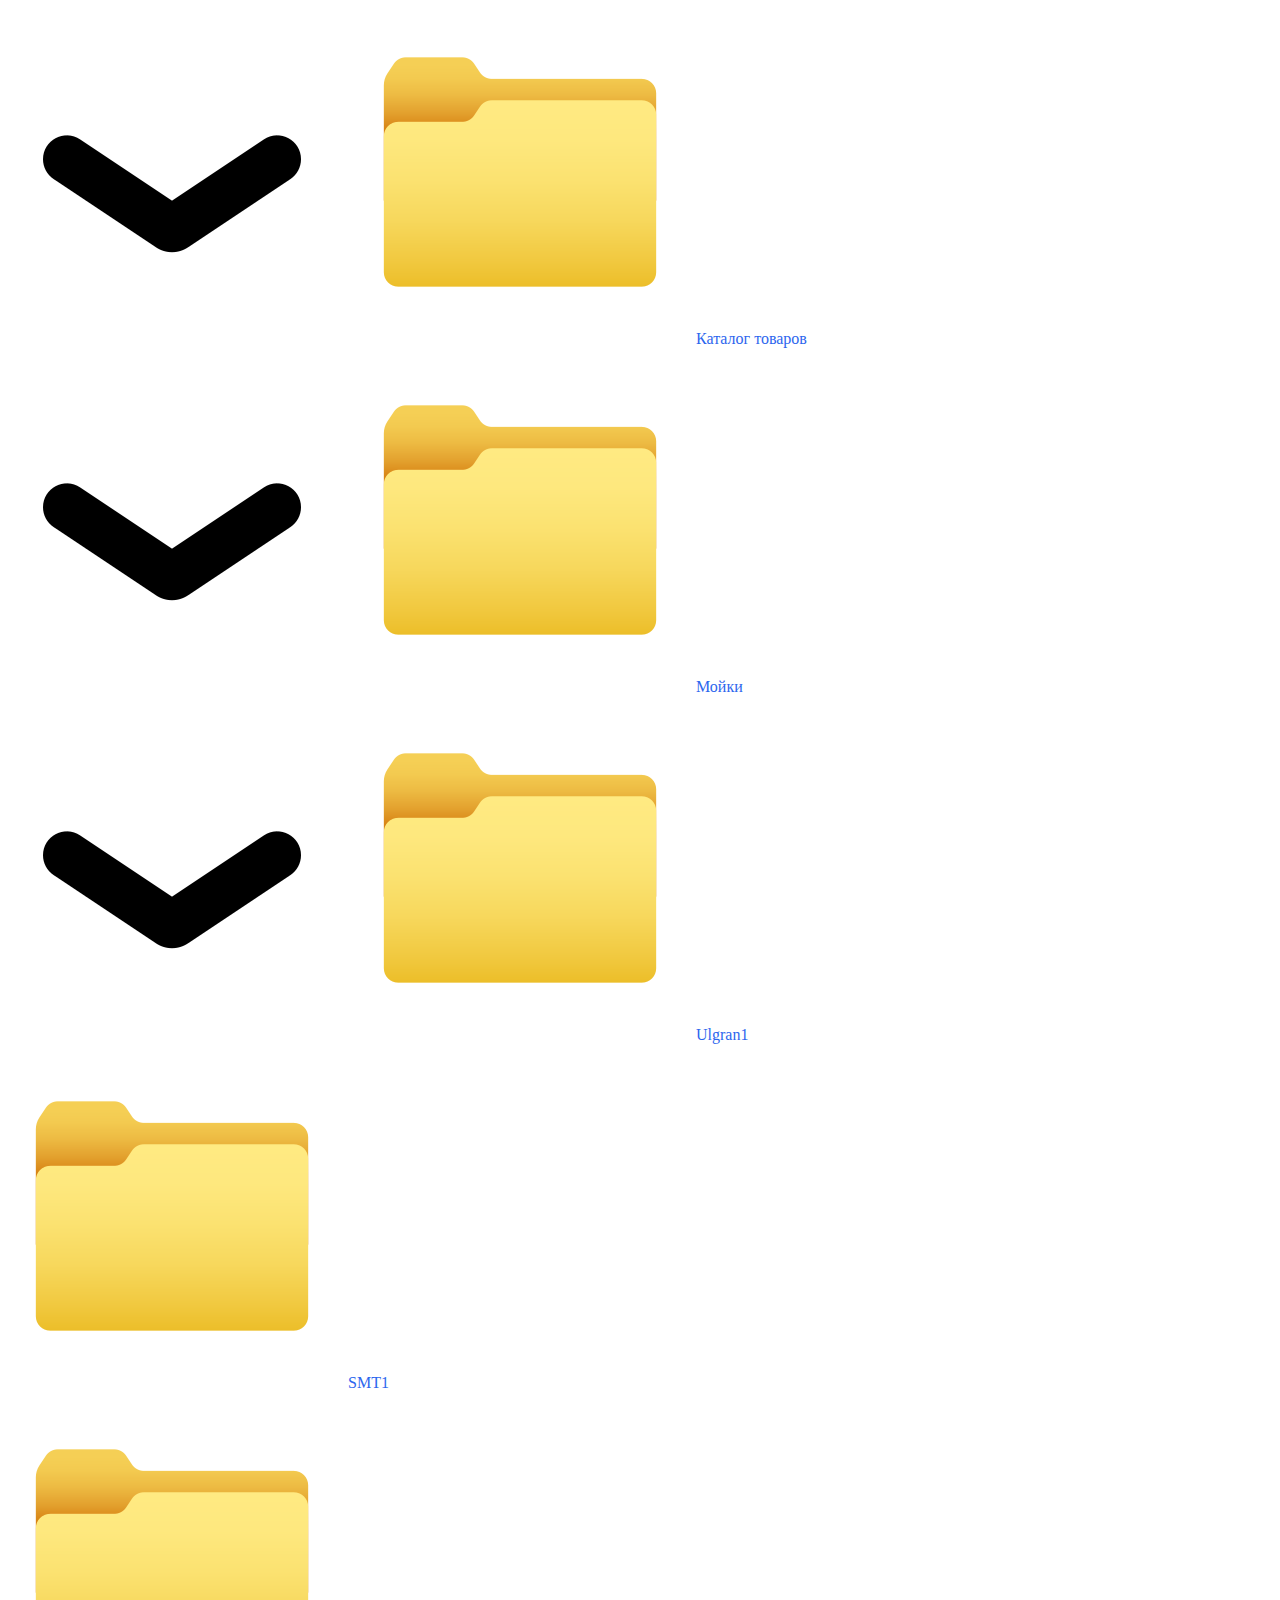
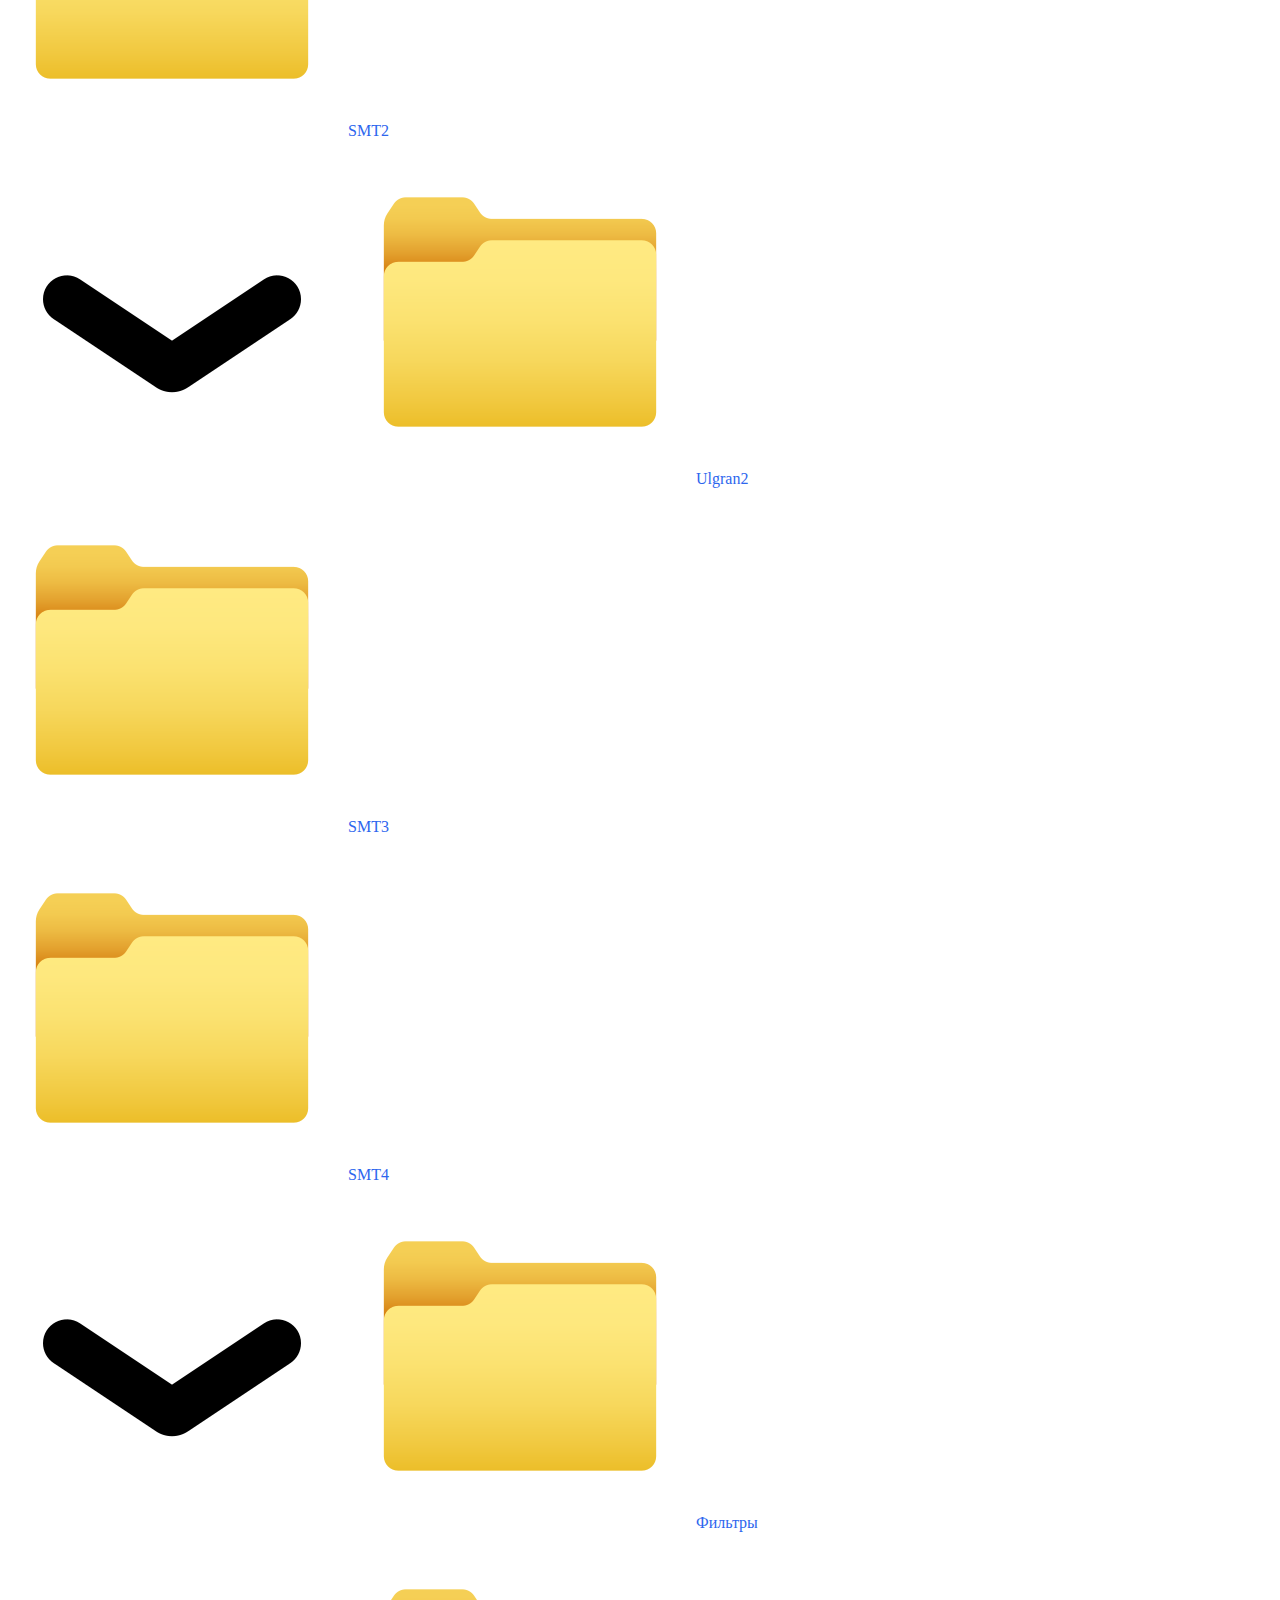
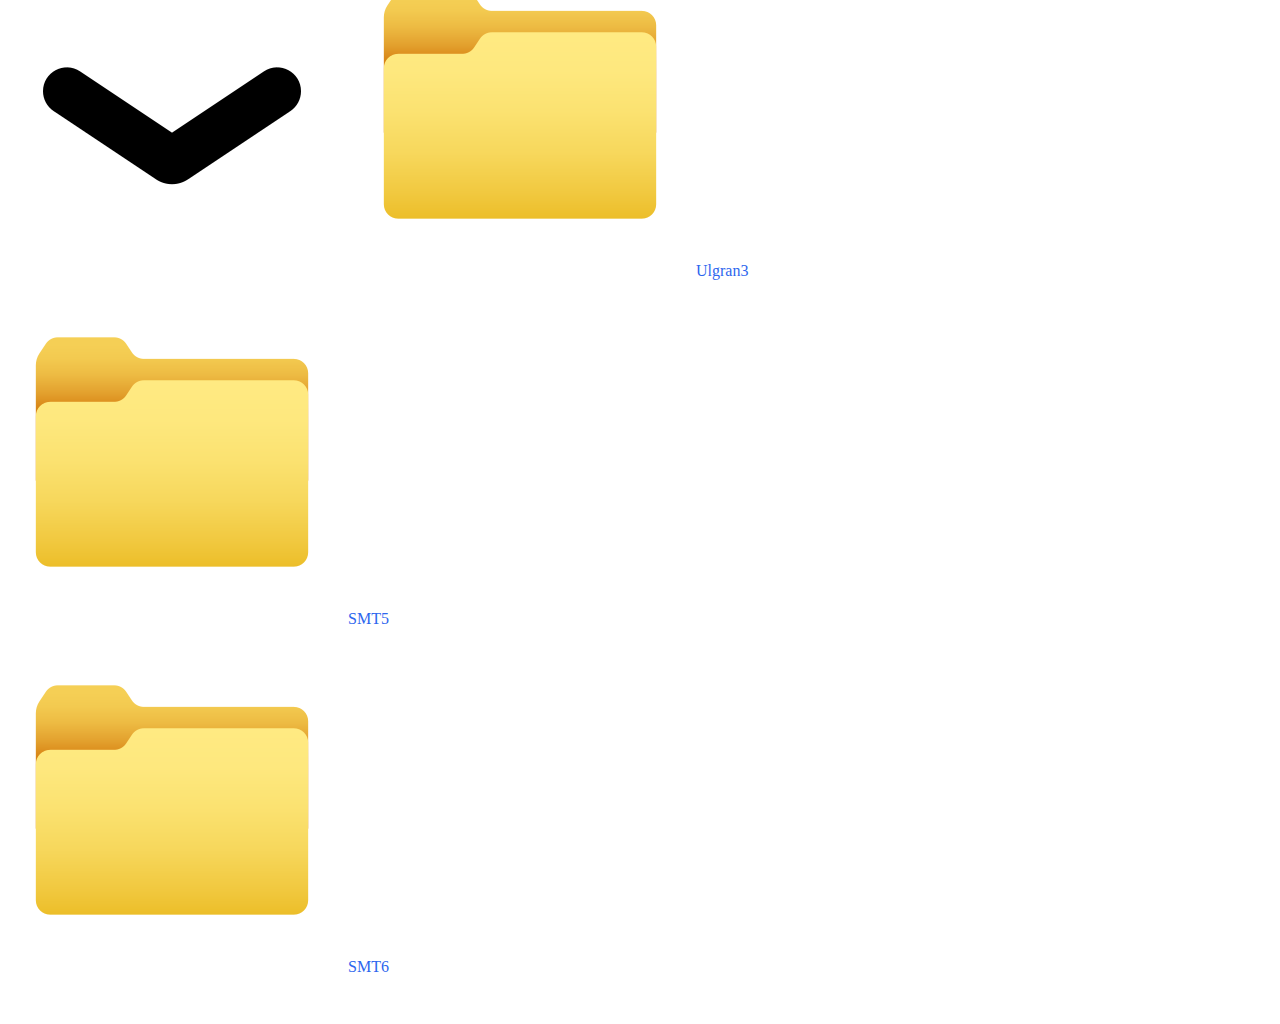
==== commit 75fb776e: "Merge 9cfa2ea9555fa6c5f81139860c6f49ea2830ebeb into a84e1c24ba7c2228c80164c18c5c602122fd503c" ====
--- a/src/index.html
+++ b/src/index.html
@@ -6,9 +6,11 @@
           content="width=device-width, user-scalable=no, initial-scale=1.0, maximum-scale=1.0, minimum-scale=1.0">
     <meta http-equiv="X-UA-Compatible" content="ie=edge">
     <title>Document</title>
-    <script src = "index.js"></script>
+    <link rel="stylesheet" href="/src/assets/styles/style.css">
 </head>
 <body>
-hello world from Nikita
+<div class="list-items" id="list-items">
+</div>
+<script type="module" src="script.js"></script>
 </body>
 </html>
--- a/src/assets/styles/style.css
+++ b/src/assets/styles/style.css
@@ -0,0 +1,566 @@
+@import url(./global.css);
+@import url(./fonts.css);
+@import url(./utils.css);
+body {
+  margin: 0;
+  padding-bottom: 48px; }
+
+.header_burger {
+  display: none; }
+  @media screen and (max-width: 768px) {
+    .header_burger {
+      display: inline-block;
+      font-size: 20px;
+      font-weight: bold;
+      color: #2D66EE; } }
+  @media screen and (max-width: 425px) {
+    .header_burger {
+      display: inline-block;
+      font-size: 20px;
+      font-weight: bold;
+      color: #2D66EE;
+      position: relative;
+      right: 50px; } }
+
+header {
+  display: flex;
+  align-items: center;
+  margin-left: 108px;
+  border-style: solid;
+  border-radius: 12px;
+  border-color: white;
+  background-color: white;
+  box-shadow: 0 0 10px rgba(0, 0, 0, 0.2);
+  width: 1320px;
+  position: fixed;
+  margin-top: 24px;
+  height: 70px;
+  z-index: 1; }
+  header a {
+    padding-top: 17px; }
+  @media screen and (max-width: 768px) {
+    header {
+      max-width: 100%;
+      margin-left: auto;
+      justify-content: center; } }
+  @media screen and (max-width: 425px) {
+    header {
+      max-width: 100%;
+      margin-left: auto;
+      justify-content: center; } }
+
+.header_block {
+  display: flex;
+  justify-content: flex-start;
+  align-items: center; }
+
+.header_logo {
+  font-family: 'Inter', sans-serif;
+  font-size: 20px;
+  font-weight: bold;
+  text-decoration: none;
+  color: #2D66EE;
+  padding-left: 24px;
+  padding-bottom: 15px; }
+  @media screen and (max-width: 768px) {
+    .header_logo {
+      padding-left: 200px; } }
+  @media screen and (max-width: 425px) {
+    .header_logo {
+      padding-left: 0; } }
+
+.menu {
+  display: flex;
+  align-items: center; }
+  .menu a {
+    text-decoration: none;
+    color: black; }
+  @media screen and (max-width: 768px) {
+    .menu {
+      display: none; } }
+  @media screen and (max-width: 425px) {
+    .menu {
+      display: none; } }
+
+.menu li {
+  display: inline;
+  padding: 24px;
+  font-size: 14px;
+  font-weight: bold;
+  font-family: 'Inter', sans-serif; }
+
+.contacts {
+  display: flex;
+  align-items: center; }
+  @media screen and (max-width: 768px) {
+    .contacts {
+      position: relative;
+      left: 80px; }
+      .contacts li:nth-child(1) {
+        display: none; }
+      .contacts li:nth-child(2) {
+        display: none; }
+      .contacts li:nth-child(3) {
+        display: none; } }
+  @media screen and (max-width: 425px) {
+    .contacts {
+      display: none; } }
+
+.contacts li {
+  display: inline;
+  padding: 10px;
+  font-size: 14px;
+  font-weight: bold;
+  font-family: 'Inter', sans-serif;
+  color: #2D66EE; }
+
+span {
+  color: #2D66EE; }
+
+.main-banner {
+  padding-top: 120px;
+  background-color: #F2F4F7;
+  height: 1000px;
+  overflow: hidden; }
+  @media screen and (max-width: 425px) {
+    .main-banner {
+      height: 1300px; } }
+
+.software_development {
+  margin-left: 108px; }
+  .software_development h1 {
+    font-size: 36px; }
+    .software_development h1 p {
+      font-size: 15px; }
+  @media screen and (max-width: 768px) {
+    .software_development {
+      margin-left: 32px; }
+      .software_development h1 {
+        width: 300px; }
+      .software_development p {
+        width: 300px; } }
+  @media screen and (max-width: 425px) {
+    .software_development {
+      padding-bottom: 200px;
+      margin-left: 32px; }
+      .software_development br {
+        display: none; } }
+
+.number_block {
+  margin-left: 108px;
+  border-style: solid;
+  border-color: white;
+  border-radius: 15px;
+  box-shadow: 0 0 10px rgba(0, 0, 0, 0.5);
+  background-color: white;
+  display: inline-block;
+  padding-left: 24px;
+  padding-right: 24px;
+  margin-top: 64px; }
+  @media screen and (max-width: 768px) {
+    .number_block {
+      width: 400px;
+      height: 400px;
+      position: relative;
+      right: 75px; } }
+  @media screen and (max-width: 425px) {
+    .number_block {
+      width: 350px;
+      height: 400px;
+      position: relative;
+      right: 70px;
+      z-index: 10; } }
+
+.name_block {
+  padding-top: 34px;
+  padding-bottom: 26px;
+  display: flex;
+  justify-content: flex-start; }
+
+.name_block button {
+  padding: 11px 24px;
+  border: none;
+  border-radius: 8px;
+  text-align: left;
+  background-color: #2D66EE; }
+
+.button_text_consultation {
+  color: white; }
+
+@media screen and (max-width: 768px) {
+  .button_consultation {
+    position: relative;
+    top: 170px;
+    right: 520px; } }
+
+.label_name {
+  color: #667085;
+  font-size: 13px; }
+
+.input_name {
+  position: relative;
+  right: 90px;
+  top: 20px;
+  height: 23px;
+  border: none;
+  border-bottom: 1px solid #D0D5DD;
+  background-color: transparent;
+  transition: 0.3s;
+  outline: none;
+  display: inline;
+  font-size: 17px; }
+  .input_name:focus {
+    border-bottom: 1px solid #2D66EE; }
+  @media screen and (max-width: 768px) {
+    .input_name {
+      top: 40px;
+      right: 46px; } }
+
+.label_fname {
+  color: #667085;
+  font-size: 13px; }
+  @media screen and (max-width: 768px) {
+    .label_fname {
+      position: relative;
+      top: 80px;
+      right: 260px; } }
+
+.input_fname {
+  position: relative;
+  right: 60px;
+  top: 20px;
+  height: 23px;
+  border: none;
+  border-bottom: 1px solid #D0D5DD;
+  background-color: transparent;
+  transition: 0.3s;
+  outline: none;
+  font-size: 17px; }
+  .input_fname:focus {
+    border-bottom: 1px solid #2D66EE; }
+  @media screen and (max-width: 768px) {
+    .input_fname {
+      position: relative;
+      top: 120px;
+      right: 300px; } }
+
+.image_main {
+  display: grid;
+  grid-template-columns: repeat(2, 310.49px);
+  grid-template-rows: repeat(2, 672.31px);
+  column-gap: 20px;
+  row-gap: 20px;
+  transform: rotate(-12deg);
+  position: relative;
+  left: 1000px;
+  bottom: 1200px;
+  width: 620px; }
+  .image_main img {
+    width: 310px;
+    height: 672px;
+    box-shadow: 0 0 10px rgba(0, 0, 0, 0.2);
+    border-radius: 24px;
+    margin-bottom: 20px; }
+  @media screen and (max-width: 768px) {
+    .image_main {
+      left: 340px;
+      grid-template-columns: repeat(2, 146.49px);
+      grid-template-rows: repeat(2, 317.31px); }
+      .image_main img {
+        width: 146px;
+        height: 317px; } }
+  @media screen and (max-width: 425px) {
+    .image_main {
+      left: 100px;
+      bottom: 700px;
+      grid-template-columns: repeat(2, 146.49px);
+      grid-template-rows: repeat(2, 288.31px); }
+      .image_main img {
+        width: 146px;
+        height: 288px; } }
+
+.image_block1 {
+  position: relative;
+  animation: 20s linear infinite normal animation; }
+  @media screen and (max-width: 425px) {
+    .image_block1 {
+      animation: none; } }
+
+.image_block2 {
+  position: relative;
+  animation: 20s linear infinite reverse animation; }
+  @media screen and (max-width: 425px) {
+    .image_block2 {
+      animation: none; } }
+
+@keyframes animation {
+  0% {
+    bottom: -1800px; }
+  100% {
+    bottom: 1800px; } }
+.development-technologies h1 {
+  font-size: 36px;
+  margin-left: 108px; }
+.development-technologies h4 {
+  font-size: 20px;
+  margin-left: 108px; }
+.development-technologies p {
+  font-size: 17px;
+  margin-left: 108px; }
+@media screen and (max-width: 768px) {
+  .development-technologies h1 {
+    font-size: 36px;
+    margin-left: 17px; }
+  .development-technologies h4 {
+    font-size: 20px;
+    margin-left: 17px; }
+  .development-technologies p {
+    font-size: 17px;
+    margin-left: 17px; } }
+@media screen and (max-width: 425px) {
+  .development-technologies h1 {
+    font-size: 36px;
+    margin-left: 17px; } }
+
+#development_coments {
+  font-size: 15px;
+  font-weight: bold;
+  margin-top: 34px; }
+
+.development_services {
+  position: relative;
+  top: 30px; }
+
+.development_services li {
+  list-style-type: none;
+  padding-bottom: 24px;
+  padding-left: 232px; }
+  .development_services li a {
+    color: #1D2939;
+    text-decoration: none;
+    font-size: 20px; }
+    .development_services li a:hover {
+      color: #101828;
+      border-bottom: 1px solid #2D66EE;
+      flex: none;
+      order: 0;
+      flex-grow: 0;
+      outline: none; }
+  @media screen and (max-width: 768px) {
+    .development_services li {
+      padding-left: 0; } }
+  @media screen and (max-width: 425px) {
+    .development_services li {
+      padding-left: 0;
+      padding-bottom: 24px;
+      display: inline-block;
+      position: relative;
+      right: 270px;
+      top: 540px; } }
+
+.development_cycle {
+  padding-top: 50px;
+  padding-bottom: 80px;
+  display: flex;
+  align-items: center; }
+  @media screen and (max-width: 768px) {
+    .development_cycle {
+      padding-bottom: 150px; } }
+  @media screen and (max-width: 425px) {
+    .development_cycle {
+      padding-bottom: 530px; } }
+
+footer {
+  margin: auto;
+  background-color: #101828;
+  color: white;
+  border-style: solid;
+  border-color: #101828;
+  border-radius: 12px;
+  width: 1450px; }
+  footer h1 {
+    text-align: center; }
+  footer p {
+    text-align: center; }
+  @media screen and (max-width: 768px) {
+    footer {
+      max-width: 100%;
+      display: flex;
+      flex-direction: column;
+      flex-wrap: wrap;
+      align-content: center; } }
+  @media screen and (max-width: 425px) {
+    footer {
+      max-width: 100%;
+      display: flex;
+      flex-direction: column;
+      flex-wrap: wrap;
+      align-content: center; } }
+
+.footer_contact {
+  display: flex;
+  justify-content: space-around; }
+  @media screen and (max-width: 425px) {
+    .footer_contact {
+      display: grid;
+      grid-template-columns: repeat(2, 170px);
+      grid-template-rows: repeat(2, 100px); } }
+
+.contacts_container {
+  display: flex;
+  align-items: center; }
+  .contacts_container span {
+    padding-left: 13px; }
+  @media screen and (max-width: 425px) {
+    .contacts_container {
+      margin-left: 20px; } }
+
+.contact-label {
+  font-size: 14px;
+  color: #98A2B3; }
+
+.contacts_element p {
+  padding-right: 50px; }
+@media screen and (max-width: 425px) {
+  .contacts_element p {
+    padding-right: 0; } }
+
+.industries_content {
+  background-color: #F2F4F7; }
+
+.main_h1 {
+  font-size: 36px;
+  font-family: 'Inter', sans-serif;
+  padding-top: 30px; }
+
+.example {
+  height: 550px; }
+
+.projects_examples {
+  background-color: #F2F4F7; }
+  .projects_examples h1 {
+    margin-left: 108px; }
+  .projects_examples p {
+    margin-left: 108px; }
+
+.projects_list {
+  padding-top: 50px;
+  margin-left: 108px; }
+
+.projects_list li {
+  list-style-type: none;
+  display: inline;
+  padding: 20px; }
+  .projects_list li a {
+    color: black;
+    text-decoration: none;
+    font-family: 'Inter', sans-serif;
+    font-size: 17px; }
+    .projects_list li a:hover {
+      border-bottom: 2px solid #2D66EE; }
+  .projects_list li button {
+    padding: 11px 24px;
+    border: none;
+    border-radius: 8px;
+    text-align: left;
+    background-color: #2D66EE;
+    color: white; }
+
+#button_left {
+  padding-left: 176px; }
+
+.text_gray {
+  color: #475467; }
+
+.address_block {
+  display: flex;
+  align-items: center;
+  margin-left: 65px; }
+  .address_block span {
+    color: black;
+    font-size: 15px; }
+
+.address_block li {
+  list-style-type: none;
+  display: inline; }
+  .address_block li span {
+    padding-left: 10px;
+    padding-right: 34px; }
+
+.info_static {
+  padding-top: 20px;
+  width: 250px; }
+
+.info_static2 {
+  position: relative;
+  bottom: 90px;
+  left: 200px;
+  width: 250px; }
+
+.phone_market {
+  margin-left: 108px;
+  position: relative;
+  bottom: 50px; }
+
+.main_image_phone {
+  position: relative;
+  left: 700px;
+  bottom: 450px;
+  width: 600px;
+  height: 328px; }
+
+.your_project h1 {
+  font-size: 36px;
+  color: white; }
+.your_project p {
+  color: white; }
+
+.sprite {
+  fill: #2D66EE; }
+
+.mail {
+  width: 20px;
+  height: 16px; }
+
+.phone {
+  width: 14px;
+  height: 20px; }
+
+.arrow {
+  width: 7px;
+  height: 12px; }
+
+.sprite_phone_gray {
+  width: 14px;
+  height: 20px;
+  fill: #98A2B3; }
+
+.sprite_mail_gray {
+  width: 20px;
+  height: 16px;
+  fill: #98A2B3; }
+
+.sprite_fille_gray {
+  height: 20px;
+  width: 17px;
+  fill: #98A2B3; }
+
+.sprite_geolocation_gray {
+  width: 16px;
+  height: 20px;
+  fill: #98A2B3; }
+
+.sprite_global {
+  fill: white;
+  height: 16px;
+  width: 30px; }
+
+.geolocation {
+  width: 16px;
+  height: 20px; }
+
+.medicine {
+  width: 20px;
+  height: 18px; }
+
+/*# sourceMappingURL=style.css.map */
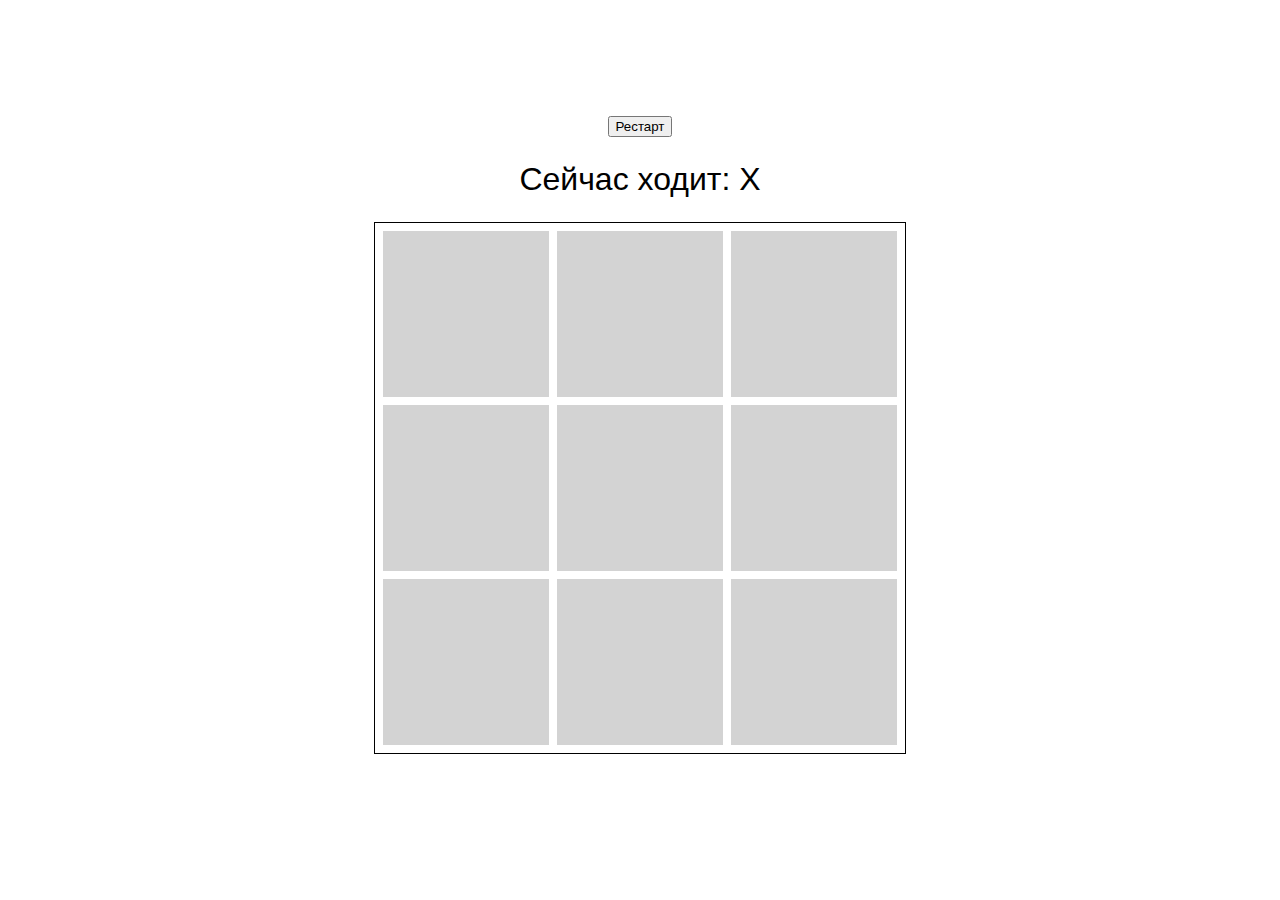
==== commit cb88a38f: "Merge 0bdf1095cc53f7ba687bef0fa0dd666a77f5b7d3 into a84e1c24ba7c2228c80164c18c5c602122fd503c" ====
--- a/src/index.html
+++ b/src/index.html
@@ -5,12 +5,36 @@
     <meta name="viewport"
           content="width=device-width, user-scalable=no, initial-scale=1.0, maximum-scale=1.0, minimum-scale=1.0">
     <meta http-equiv="X-UA-Compatible" content="ie=edge">
-    <title>Document</title>
-    <link rel="stylesheet" href="/src/assets/styles/style.css">
+    <title>Tic Tac Toe</title>
+    <link href="assets/styles/style.css" rel="stylesheet">
 </head>
 <body>
-<div class="list-items" id="list-items">
+<div class="tic-tac-toe-wrapper">
+    <button class="button" id="restart-btn">
+        Рестарт
+    </button>
+
+    <div class="tic-tac-toe__current-move">
+        Сейчас ходит:
+
+        <span id="move-value"></span>
+    </div>
+
+    <div class="tic-tac-toe-inner">
+        <div class="tic-tac-toe" id="tic-tac-toe">
+            <div class="tic-tac-toe__ceil" data-row="1" data-col="1"></div>
+            <div class="tic-tac-toe__ceil" data-row="1" data-col="2"></div>
+            <div class="tic-tac-toe__ceil" data-row="1" data-col="3"></div>
+            <div class="tic-tac-toe__ceil" data-row="2" data-col="1"></div>
+            <div class="tic-tac-toe__ceil" data-row="2" data-col="2"></div>
+            <div class="tic-tac-toe__ceil" data-row="2" data-col="3"></div>
+            <div class="tic-tac-toe__ceil" data-row="3" data-col="1"></div>
+            <div class="tic-tac-toe__ceil" data-row="3" data-col="2"></div>
+            <div class="tic-tac-toe__ceil" data-row="3" data-col="3"></div>
+        </div>
+    </div>
 </div>
-<script type="module" src="script.js"></script>
+
+<script src="tic-tac-toe.js" type="module"></script>
 </body>
-</html>
+</html>--- a/src/assets/styles/style.css
+++ b/src/assets/styles/style.css
@@ -1,566 +1,9 @@
-@import url(./global.css);
-@import url(./fonts.css);
-@import url(./utils.css);
+@import "index.css";
+
 body {
-  margin: 0;
-  padding-bottom: 48px; }
+    margin: 0;
+}
 
-.header_burger {
-  display: none; }
-  @media screen and (max-width: 768px) {
-    .header_burger {
-      display: inline-block;
-      font-size: 20px;
-      font-weight: bold;
-      color: #2D66EE; } }
-  @media screen and (max-width: 425px) {
-    .header_burger {
-      display: inline-block;
-      font-size: 20px;
-      font-weight: bold;
-      color: #2D66EE;
-      position: relative;
-      right: 50px; } }
-
-header {
-  display: flex;
-  align-items: center;
-  margin-left: 108px;
-  border-style: solid;
-  border-radius: 12px;
-  border-color: white;
-  background-color: white;
-  box-shadow: 0 0 10px rgba(0, 0, 0, 0.2);
-  width: 1320px;
-  position: fixed;
-  margin-top: 24px;
-  height: 70px;
-  z-index: 1; }
-  header a {
-    padding-top: 17px; }
-  @media screen and (max-width: 768px) {
-    header {
-      max-width: 100%;
-      margin-left: auto;
-      justify-content: center; } }
-  @media screen and (max-width: 425px) {
-    header {
-      max-width: 100%;
-      margin-left: auto;
-      justify-content: center; } }
-
-.header_block {
-  display: flex;
-  justify-content: flex-start;
-  align-items: center; }
-
-.header_logo {
-  font-family: 'Inter', sans-serif;
-  font-size: 20px;
-  font-weight: bold;
-  text-decoration: none;
-  color: #2D66EE;
-  padding-left: 24px;
-  padding-bottom: 15px; }
-  @media screen and (max-width: 768px) {
-    .header_logo {
-      padding-left: 200px; } }
-  @media screen and (max-width: 425px) {
-    .header_logo {
-      padding-left: 0; } }
-
-.menu {
-  display: flex;
-  align-items: center; }
-  .menu a {
-    text-decoration: none;
-    color: black; }
-  @media screen and (max-width: 768px) {
-    .menu {
-      display: none; } }
-  @media screen and (max-width: 425px) {
-    .menu {
-      display: none; } }
-
-.menu li {
-  display: inline;
-  padding: 24px;
-  font-size: 14px;
-  font-weight: bold;
-  font-family: 'Inter', sans-serif; }
-
-.contacts {
-  display: flex;
-  align-items: center; }
-  @media screen and (max-width: 768px) {
-    .contacts {
-      position: relative;
-      left: 80px; }
-      .contacts li:nth-child(1) {
-        display: none; }
-      .contacts li:nth-child(2) {
-        display: none; }
-      .contacts li:nth-child(3) {
-        display: none; } }
-  @media screen and (max-width: 425px) {
-    .contacts {
-      display: none; } }
-
-.contacts li {
-  display: inline;
-  padding: 10px;
-  font-size: 14px;
-  font-weight: bold;
-  font-family: 'Inter', sans-serif;
-  color: #2D66EE; }
-
-span {
-  color: #2D66EE; }
-
-.main-banner {
-  padding-top: 120px;
-  background-color: #F2F4F7;
-  height: 1000px;
-  overflow: hidden; }
-  @media screen and (max-width: 425px) {
-    .main-banner {
-      height: 1300px; } }
-
-.software_development {
-  margin-left: 108px; }
-  .software_development h1 {
-    font-size: 36px; }
-    .software_development h1 p {
-      font-size: 15px; }
-  @media screen and (max-width: 768px) {
-    .software_development {
-      margin-left: 32px; }
-      .software_development h1 {
-        width: 300px; }
-      .software_development p {
-        width: 300px; } }
-  @media screen and (max-width: 425px) {
-    .software_development {
-      padding-bottom: 200px;
-      margin-left: 32px; }
-      .software_development br {
-        display: none; } }
-
-.number_block {
-  margin-left: 108px;
-  border-style: solid;
-  border-color: white;
-  border-radius: 15px;
-  box-shadow: 0 0 10px rgba(0, 0, 0, 0.5);
-  background-color: white;
-  display: inline-block;
-  padding-left: 24px;
-  padding-right: 24px;
-  margin-top: 64px; }
-  @media screen and (max-width: 768px) {
-    .number_block {
-      width: 400px;
-      height: 400px;
-      position: relative;
-      right: 75px; } }
-  @media screen and (max-width: 425px) {
-    .number_block {
-      width: 350px;
-      height: 400px;
-      position: relative;
-      right: 70px;
-      z-index: 10; } }
-
-.name_block {
-  padding-top: 34px;
-  padding-bottom: 26px;
-  display: flex;
-  justify-content: flex-start; }
-
-.name_block button {
-  padding: 11px 24px;
-  border: none;
-  border-radius: 8px;
-  text-align: left;
-  background-color: #2D66EE; }
-
-.button_text_consultation {
-  color: white; }
-
-@media screen and (max-width: 768px) {
-  .button_consultation {
-    position: relative;
-    top: 170px;
-    right: 520px; } }
-
-.label_name {
-  color: #667085;
-  font-size: 13px; }
-
-.input_name {
-  position: relative;
-  right: 90px;
-  top: 20px;
-  height: 23px;
-  border: none;
-  border-bottom: 1px solid #D0D5DD;
-  background-color: transparent;
-  transition: 0.3s;
-  outline: none;
-  display: inline;
-  font-size: 17px; }
-  .input_name:focus {
-    border-bottom: 1px solid #2D66EE; }
-  @media screen and (max-width: 768px) {
-    .input_name {
-      top: 40px;
-      right: 46px; } }
-
-.label_fname {
-  color: #667085;
-  font-size: 13px; }
-  @media screen and (max-width: 768px) {
-    .label_fname {
-      position: relative;
-      top: 80px;
-      right: 260px; } }
-
-.input_fname {
-  position: relative;
-  right: 60px;
-  top: 20px;
-  height: 23px;
-  border: none;
-  border-bottom: 1px solid #D0D5DD;
-  background-color: transparent;
-  transition: 0.3s;
-  outline: none;
-  font-size: 17px; }
-  .input_fname:focus {
-    border-bottom: 1px solid #2D66EE; }
-  @media screen and (max-width: 768px) {
-    .input_fname {
-      position: relative;
-      top: 120px;
-      right: 300px; } }
-
-.image_main {
-  display: grid;
-  grid-template-columns: repeat(2, 310.49px);
-  grid-template-rows: repeat(2, 672.31px);
-  column-gap: 20px;
-  row-gap: 20px;
-  transform: rotate(-12deg);
-  position: relative;
-  left: 1000px;
-  bottom: 1200px;
-  width: 620px; }
-  .image_main img {
-    width: 310px;
-    height: 672px;
-    box-shadow: 0 0 10px rgba(0, 0, 0, 0.2);
-    border-radius: 24px;
-    margin-bottom: 20px; }
-  @media screen and (max-width: 768px) {
-    .image_main {
-      left: 340px;
-      grid-template-columns: repeat(2, 146.49px);
-      grid-template-rows: repeat(2, 317.31px); }
-      .image_main img {
-        width: 146px;
-        height: 317px; } }
-  @media screen and (max-width: 425px) {
-    .image_main {
-      left: 100px;
-      bottom: 700px;
-      grid-template-columns: repeat(2, 146.49px);
-      grid-template-rows: repeat(2, 288.31px); }
-      .image_main img {
-        width: 146px;
-        height: 288px; } }
-
-.image_block1 {
-  position: relative;
-  animation: 20s linear infinite normal animation; }
-  @media screen and (max-width: 425px) {
-    .image_block1 {
-      animation: none; } }
-
-.image_block2 {
-  position: relative;
-  animation: 20s linear infinite reverse animation; }
-  @media screen and (max-width: 425px) {
-    .image_block2 {
-      animation: none; } }
-
-@keyframes animation {
-  0% {
-    bottom: -1800px; }
-  100% {
-    bottom: 1800px; } }
-.development-technologies h1 {
-  font-size: 36px;
-  margin-left: 108px; }
-.development-technologies h4 {
-  font-size: 20px;
-  margin-left: 108px; }
-.development-technologies p {
-  font-size: 17px;
-  margin-left: 108px; }
-@media screen and (max-width: 768px) {
-  .development-technologies h1 {
-    font-size: 36px;
-    margin-left: 17px; }
-  .development-technologies h4 {
-    font-size: 20px;
-    margin-left: 17px; }
-  .development-technologies p {
-    font-size: 17px;
-    margin-left: 17px; } }
-@media screen and (max-width: 425px) {
-  .development-technologies h1 {
-    font-size: 36px;
-    margin-left: 17px; } }
-
-#development_coments {
-  font-size: 15px;
-  font-weight: bold;
-  margin-top: 34px; }
-
-.development_services {
-  position: relative;
-  top: 30px; }
-
-.development_services li {
-  list-style-type: none;
-  padding-bottom: 24px;
-  padding-left: 232px; }
-  .development_services li a {
-    color: #1D2939;
-    text-decoration: none;
-    font-size: 20px; }
-    .development_services li a:hover {
-      color: #101828;
-      border-bottom: 1px solid #2D66EE;
-      flex: none;
-      order: 0;
-      flex-grow: 0;
-      outline: none; }
-  @media screen and (max-width: 768px) {
-    .development_services li {
-      padding-left: 0; } }
-  @media screen and (max-width: 425px) {
-    .development_services li {
-      padding-left: 0;
-      padding-bottom: 24px;
-      display: inline-block;
-      position: relative;
-      right: 270px;
-      top: 540px; } }
-
-.development_cycle {
-  padding-top: 50px;
-  padding-bottom: 80px;
-  display: flex;
-  align-items: center; }
-  @media screen and (max-width: 768px) {
-    .development_cycle {
-      padding-bottom: 150px; } }
-  @media screen and (max-width: 425px) {
-    .development_cycle {
-      padding-bottom: 530px; } }
-
-footer {
-  margin: auto;
-  background-color: #101828;
-  color: white;
-  border-style: solid;
-  border-color: #101828;
-  border-radius: 12px;
-  width: 1450px; }
-  footer h1 {
-    text-align: center; }
-  footer p {
-    text-align: center; }
-  @media screen and (max-width: 768px) {
-    footer {
-      max-width: 100%;
-      display: flex;
-      flex-direction: column;
-      flex-wrap: wrap;
-      align-content: center; } }
-  @media screen and (max-width: 425px) {
-    footer {
-      max-width: 100%;
-      display: flex;
-      flex-direction: column;
-      flex-wrap: wrap;
-      align-content: center; } }
-
-.footer_contact {
-  display: flex;
-  justify-content: space-around; }
-  @media screen and (max-width: 425px) {
-    .footer_contact {
-      display: grid;
-      grid-template-columns: repeat(2, 170px);
-      grid-template-rows: repeat(2, 100px); } }
-
-.contacts_container {
-  display: flex;
-  align-items: center; }
-  .contacts_container span {
-    padding-left: 13px; }
-  @media screen and (max-width: 425px) {
-    .contacts_container {
-      margin-left: 20px; } }
-
-.contact-label {
-  font-size: 14px;
-  color: #98A2B3; }
-
-.contacts_element p {
-  padding-right: 50px; }
-@media screen and (max-width: 425px) {
-  .contacts_element p {
-    padding-right: 0; } }
-
-.industries_content {
-  background-color: #F2F4F7; }
-
-.main_h1 {
-  font-size: 36px;
-  font-family: 'Inter', sans-serif;
-  padding-top: 30px; }
-
-.example {
-  height: 550px; }
-
-.projects_examples {
-  background-color: #F2F4F7; }
-  .projects_examples h1 {
-    margin-left: 108px; }
-  .projects_examples p {
-    margin-left: 108px; }
-
-.projects_list {
-  padding-top: 50px;
-  margin-left: 108px; }
-
-.projects_list li {
-  list-style-type: none;
-  display: inline;
-  padding: 20px; }
-  .projects_list li a {
-    color: black;
-    text-decoration: none;
-    font-family: 'Inter', sans-serif;
-    font-size: 17px; }
-    .projects_list li a:hover {
-      border-bottom: 2px solid #2D66EE; }
-  .projects_list li button {
-    padding: 11px 24px;
-    border: none;
-    border-radius: 8px;
-    text-align: left;
-    background-color: #2D66EE;
-    color: white; }
-
-#button_left {
-  padding-left: 176px; }
-
-.text_gray {
-  color: #475467; }
-
-.address_block {
-  display: flex;
-  align-items: center;
-  margin-left: 65px; }
-  .address_block span {
-    color: black;
-    font-size: 15px; }
-
-.address_block li {
-  list-style-type: none;
-  display: inline; }
-  .address_block li span {
-    padding-left: 10px;
-    padding-right: 34px; }
-
-.info_static {
-  padding-top: 20px;
-  width: 250px; }
-
-.info_static2 {
-  position: relative;
-  bottom: 90px;
-  left: 200px;
-  width: 250px; }
-
-.phone_market {
-  margin-left: 108px;
-  position: relative;
-  bottom: 50px; }
-
-.main_image_phone {
-  position: relative;
-  left: 700px;
-  bottom: 450px;
-  width: 600px;
-  height: 328px; }
-
-.your_project h1 {
-  font-size: 36px;
-  color: white; }
-.your_project p {
-  color: white; }
-
-.sprite {
-  fill: #2D66EE; }
-
-.mail {
-  width: 20px;
-  height: 16px; }
-
-.phone {
-  width: 14px;
-  height: 20px; }
-
-.arrow {
-  width: 7px;
-  height: 12px; }
-
-.sprite_phone_gray {
-  width: 14px;
-  height: 20px;
-  fill: #98A2B3; }
-
-.sprite_mail_gray {
-  width: 20px;
-  height: 16px;
-  fill: #98A2B3; }
-
-.sprite_fille_gray {
-  height: 20px;
-  width: 17px;
-  fill: #98A2B3; }
-
-.sprite_geolocation_gray {
-  width: 16px;
-  height: 20px;
-  fill: #98A2B3; }
-
-.sprite_global {
-  fill: white;
-  height: 16px;
-  width: 30px; }
-
-.geolocation {
-  width: 16px;
-  height: 20px; }
-
-.medicine {
-  width: 20px;
-  height: 18px; }
-
-/*# sourceMappingURL=style.css.map */
+html {
+    font-family: 'HelveticaNeueCyr', sans-serif;
+}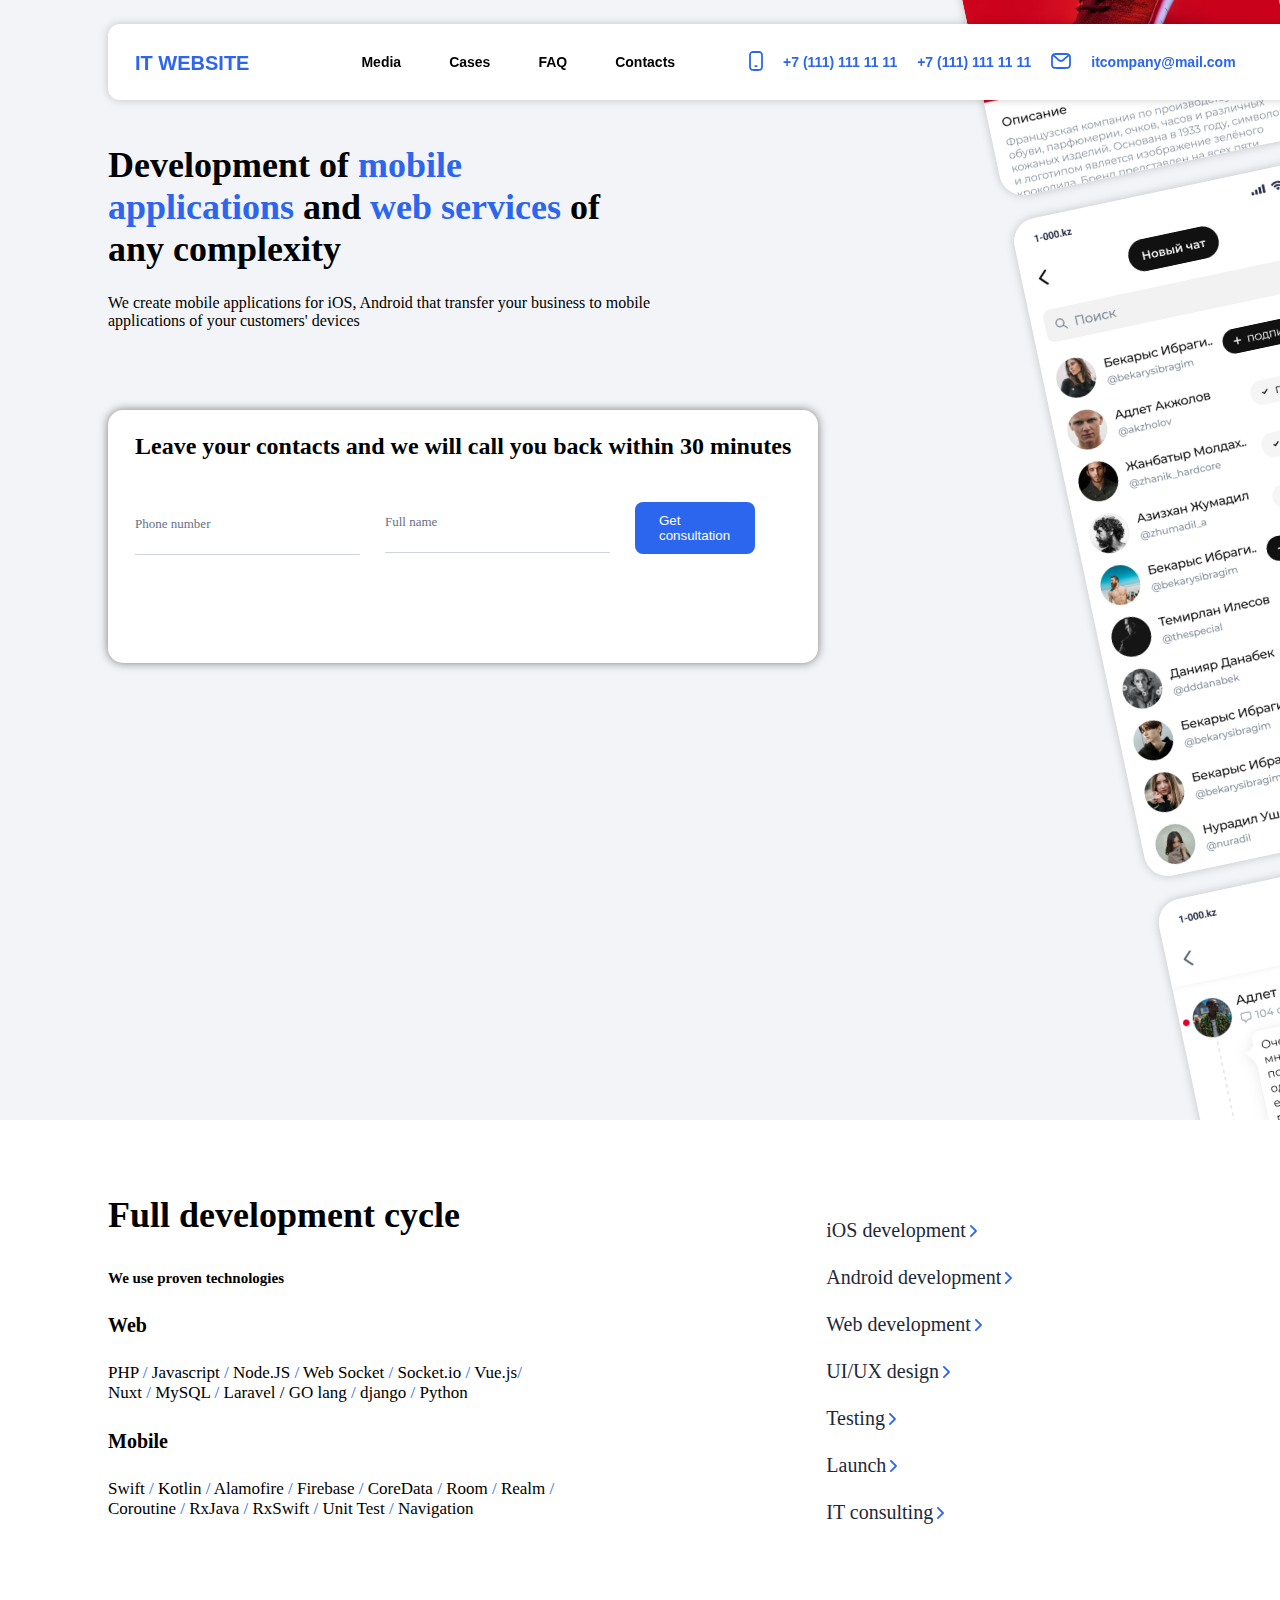
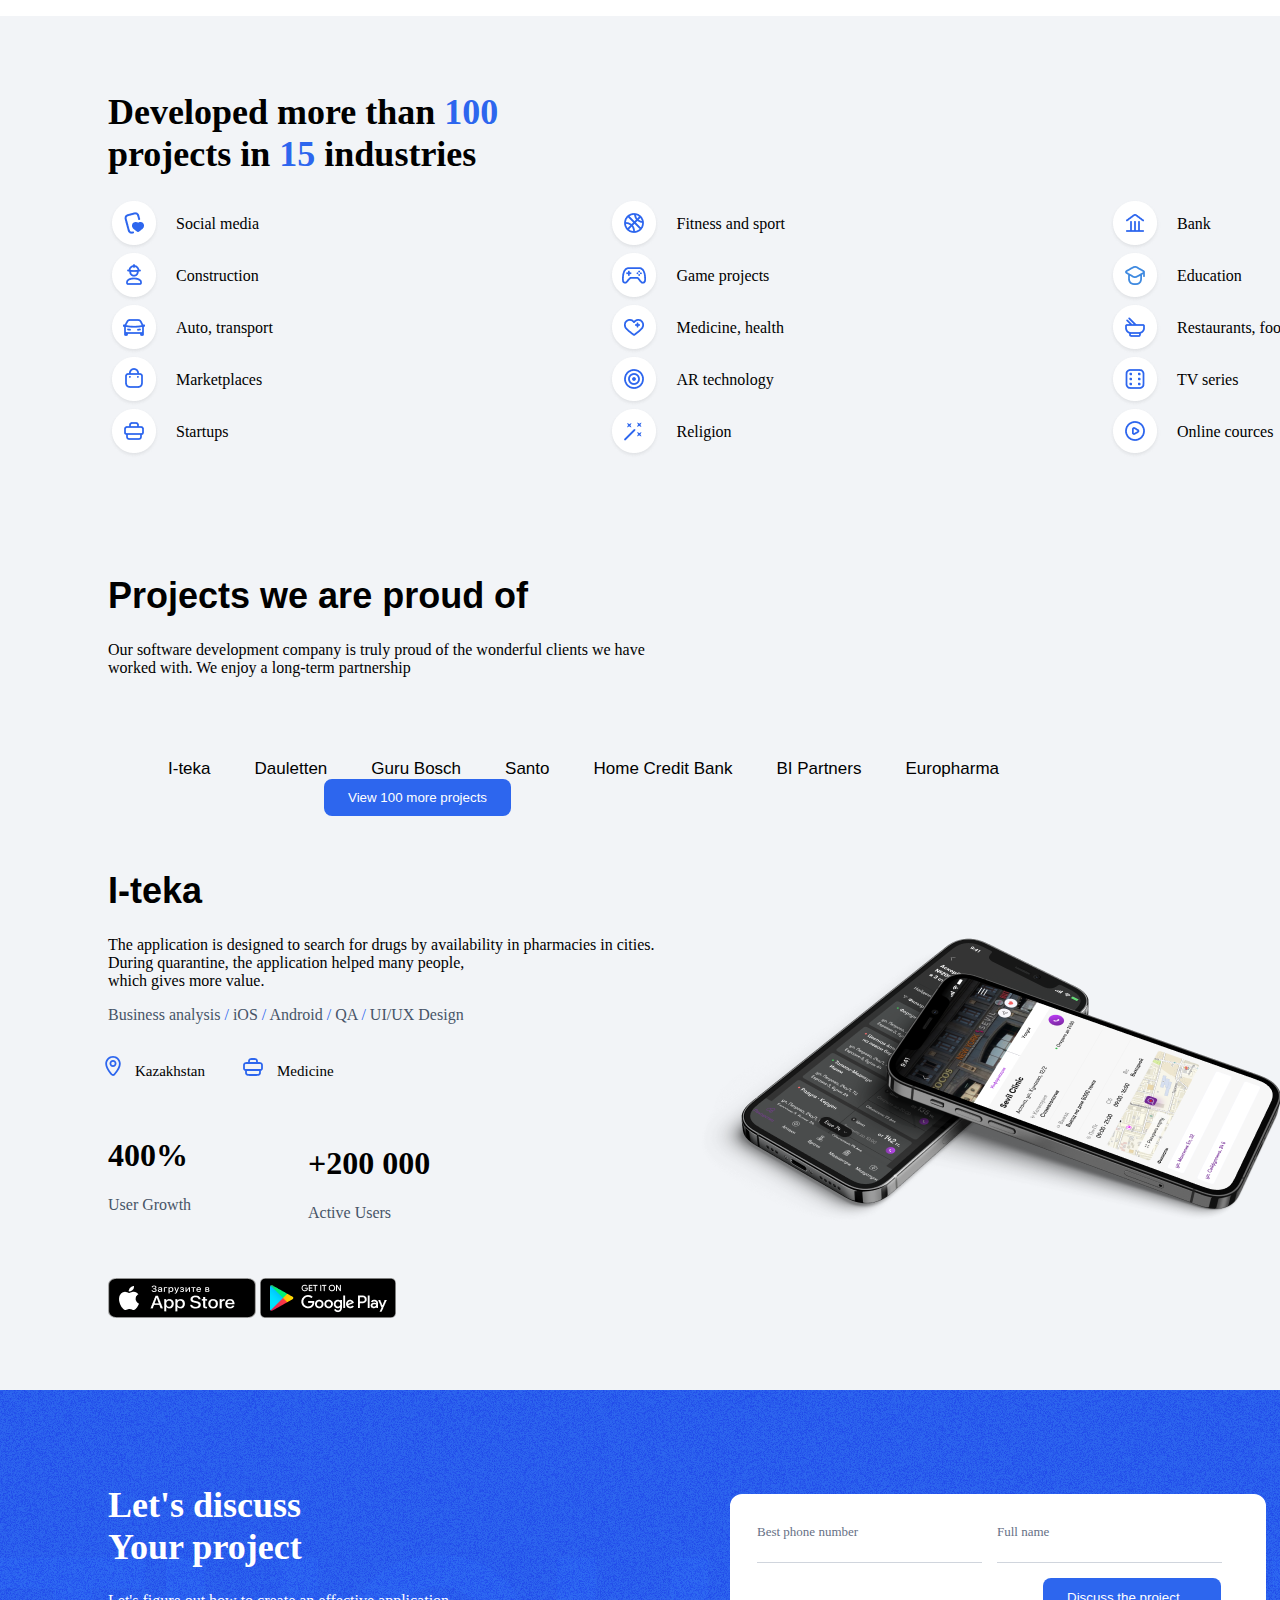
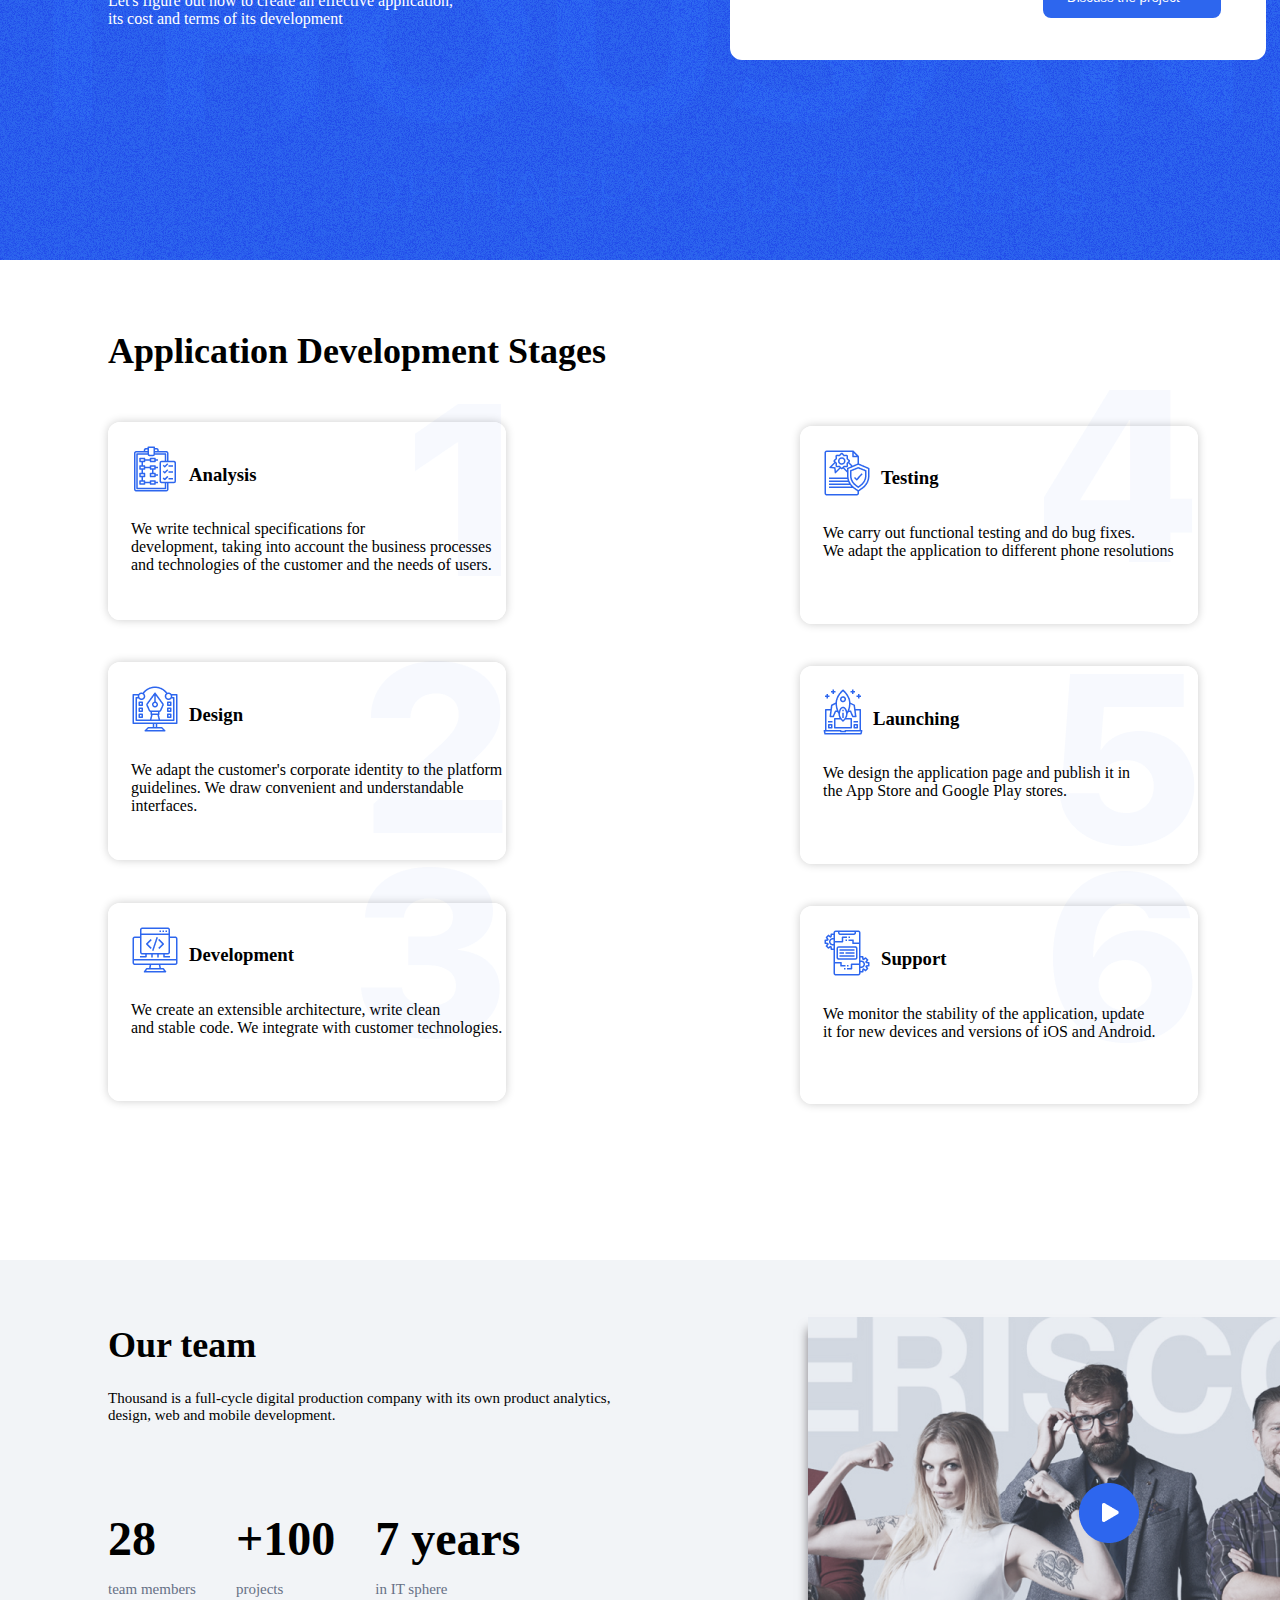
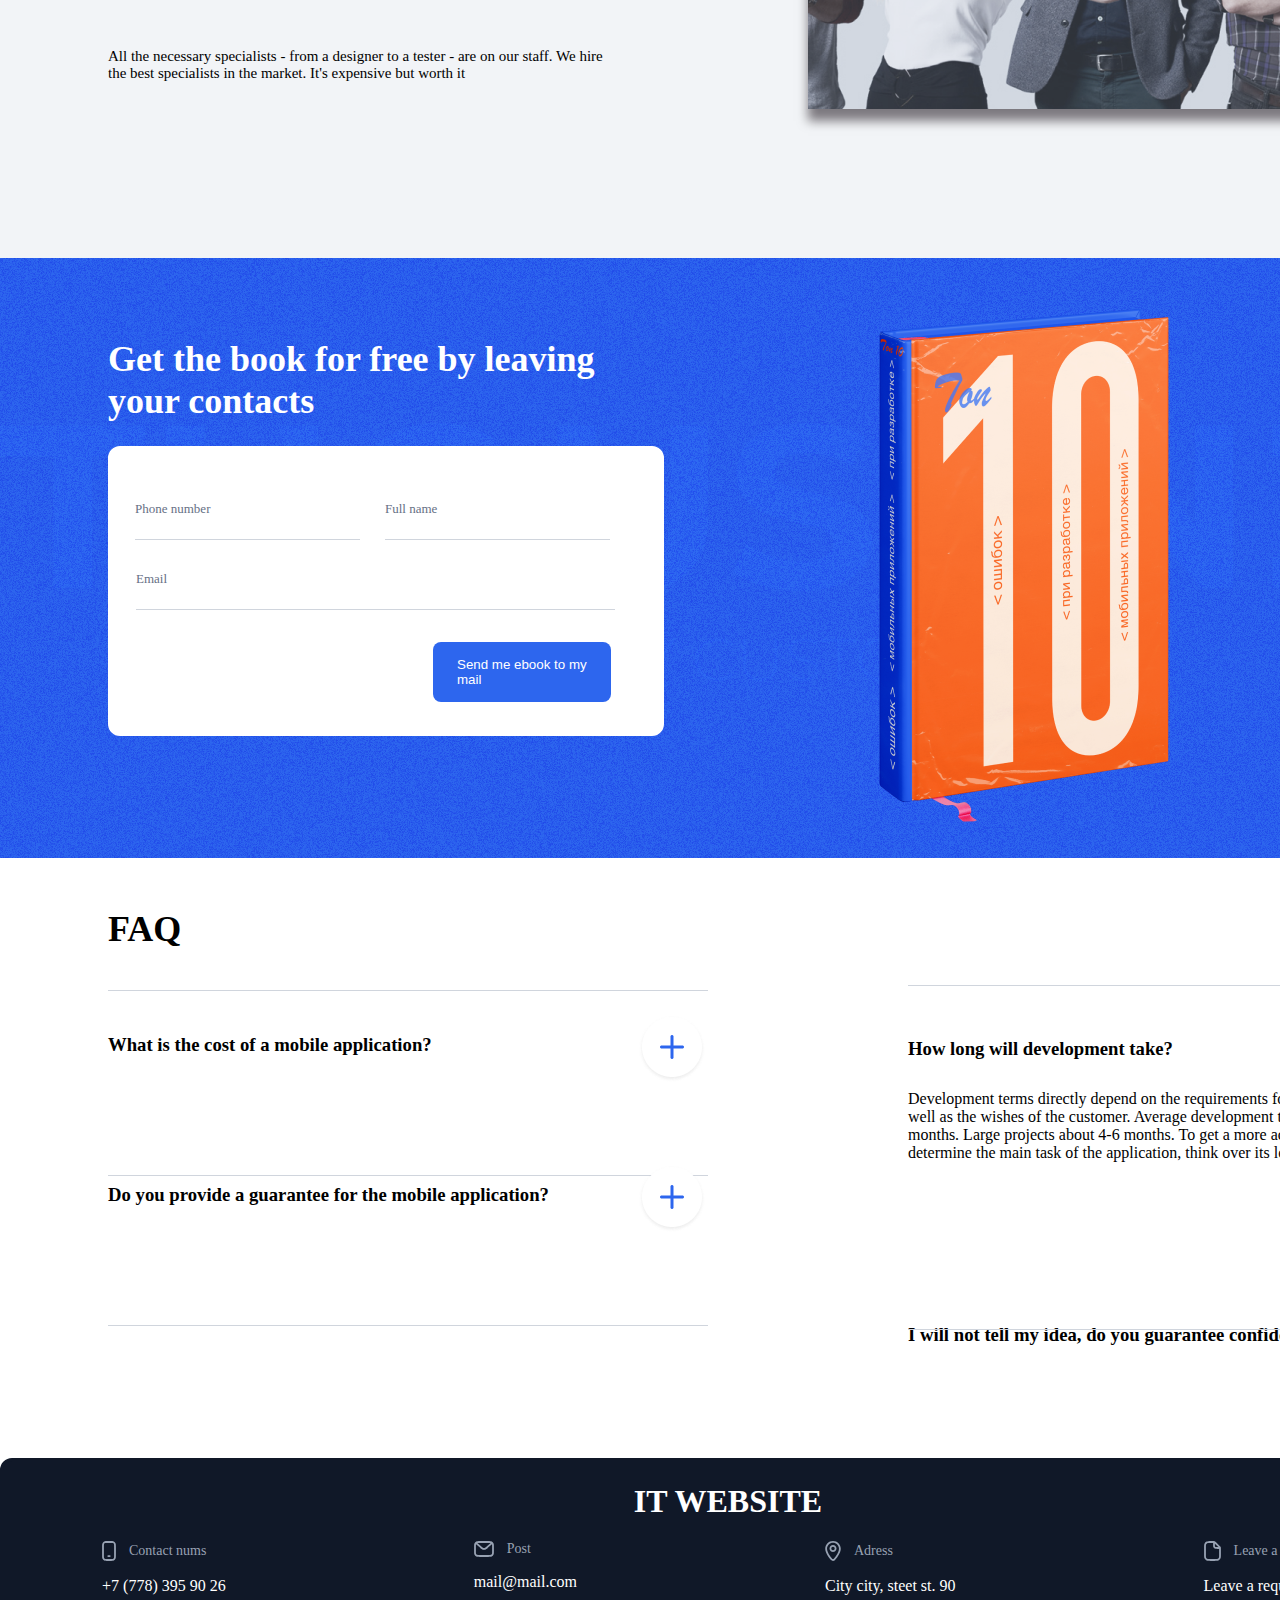
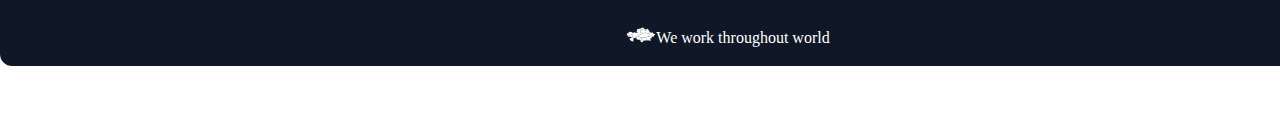
==== commit dcb24f24: "Merge b118d90d5b7729c0c205a61a6843b260dfcb3962 into a84e1c24ba7c2228c80164c18c5c602122fd503c" ====
--- a/src/index.html
+++ b/src/index.html
@@ -5,36 +5,466 @@
     <meta name="viewport"
           content="width=device-width, user-scalable=no, initial-scale=1.0, maximum-scale=1.0, minimum-scale=1.0">
     <meta http-equiv="X-UA-Compatible" content="ie=edge">
-    <title>Tic Tac Toe</title>
-    <link href="assets/styles/style.css" rel="stylesheet">
+    <title>Document</title>
+    <link rel="stylesheet" href="assets/styles/style.css">
 </head>
 <body>
-<div class="tic-tac-toe-wrapper">
-    <button class="button" id="restart-btn">
-        Рестарт
-    </button>
-
-    <div class="tic-tac-toe__current-move">
-        Сейчас ходит:
-
-        <span id="move-value"></span>
-    </div>
-
-    <div class="tic-tac-toe-inner">
-        <div class="tic-tac-toe" id="tic-tac-toe">
-            <div class="tic-tac-toe__ceil" data-row="1" data-col="1"></div>
-            <div class="tic-tac-toe__ceil" data-row="1" data-col="2"></div>
-            <div class="tic-tac-toe__ceil" data-row="1" data-col="3"></div>
-            <div class="tic-tac-toe__ceil" data-row="2" data-col="1"></div>
-            <div class="tic-tac-toe__ceil" data-row="2" data-col="2"></div>
-            <div class="tic-tac-toe__ceil" data-row="2" data-col="3"></div>
-            <div class="tic-tac-toe__ceil" data-row="3" data-col="1"></div>
-            <div class="tic-tac-toe__ceil" data-row="3" data-col="2"></div>
-            <div class="tic-tac-toe__ceil" data-row="3" data-col="3"></div>
+<div class="wrapper">
+    <header>
+        <div class="header_block">
+            <div class="header_burger">
+                <h1>&#9776</h1>
+            </div>
+
+            <a href="index.html" class="header_logo">IT WEBSITE</a>
+            <nav>
+                <ul class="menu">
+                    <li><a href="#"></a></li>
+                    <li><a href="#">Media</a></li>
+                    <li><a href="#">Cases</a></li>
+                    <li><a href="#">FAQ</a></li>
+                    <li><a href="#">Contacts</a></li>
+                </ul>
+            </nav>
+            <nav>
+                <ul class="contacts">
+                    <li><svg class="sprite phone"><use href="./sprite.svg#phone" /></svg></li>
+                    <li>+7 (111) 111 11 11</li>
+                    <li>+7 (111) 111 11 11</li>
+                    <li><svg class="sprite mail"><use href="./sprite.svg#mail" /></svg></li>
+                    <li>itcompany@mail.com</li>
+                </ul>
+            </nav>
         </div>
-    </div>
+    </header>
+
+    <main>
+        <section class="main-banner">
+            <div class="software_development">
+                <h1>Development of <span>mobile <br>applications</span> and <span>web services</span> of<br>any complexity</h1>
+                <p>We create mobile applications for iOS, Android that transfer your business to mobile<br> applications of your customers' devices</p>
+            </div>
+
+            <form class="main_form">
+                <div class="number_block">
+                    <h2>Leave your contacts and we will call you back
+                        within 30 minutes</h2>
+
+                    <div class="name_block_info">
+                        <div class="name_block1">
+                            <label for="input_name" class="label_name">Phone number</label>
+                            <input id = "input_name" type="text" class="input_name">
+                        </div>
+
+                        <div class="name_block2">
+                            <label for="input_fname" class="label_fname">Full name</label>
+                            <input id = "input_fname" type="text" class="input_fname">
+                        </div>
+
+                        <button class = "button_consultation"><span class="button_text_consultation">Get<br> consultation</span></button>
+                    </div>
+                </div>
+            </form>
+
+            <div class="image_main">
+                <div class="image_block1">
+                    <img src="assets/img/phone1.jfif" alt="">
+                    <img src="assets/img/phone2.jfif" alt="">
+                    <img src="assets/img/phone3.jfif" alt="">
+                </div>
+
+
+                <div class="image_block2">
+                    <img src="assets/img/phone4.jfif" alt="">
+                    <img src="assets/img/phone5.jfif" alt="">
+                    <img src="assets/img/phone6.jfif" alt="">
+                </div>
+            </div>
+        </section>
+
+        <section class="development_cycle">
+            <div class="development-technologies">
+                <h1>Full development cycle</h1>
+                <p id="development_coments">We use proven technologies</p>
+                <h4>Web</h4>
+                <p>PHP <span>/</span> Javascript <span>/</span> Node.JS <span>/</span> Web Socket <span>/</span> Socket.io <span>/</span> Vue.js<span>/</span><br> Nuxt <span>/</span> MySQL <span>/</span> Laravel / GO lang <span>/</span> django <span>/</span> Python</p>
+                <h4>Mobile</h4>
+                <p>Swift <span>/</span> Kotlin <span>/</span> Alamofire <span>/</span> Firebase <span>/</span> CoreData <span>/</span> Room <span>/</span> Realm <span>/</span><br> Coroutine <span>/</span> RxJava <span>/</span> RxSwift <span>/</span> Unit Test <span>/</span> Navigation</p>
+            </div>
+
+            <div class="development_services">
+                <nav>
+                    <ul>
+                        <li><a href="#">iOS  development</a> <svg class="sprite arrow"> <use href="./sprite.svg#arrow" /></svg></li>
+                        <li><a href="#">Android development</a> <svg class="sprite arrow"> <use href="./sprite.svg#arrow" /></svg></li>
+                        <li><a href="#">Web development</a> <svg class="sprite arrow"> <use href="./sprite.svg#arrow" /></svg></li>
+                        <li><a href="#">UI/UX design</a> <svg class="sprite arrow"> <use href="./sprite.svg#arrow" /></svg></li>
+                        <li><a href="#">Testing</a> <svg class="sprite arrow"> <use href="./sprite.svg#arrow" /></svg></li>
+                        <li><a href="#">Launch</a> <svg class="sprite arrow"> <use href="./sprite.svg#arrow" /></svg></li>
+                        <li><a href="#">IT consulting</a> <svg class="sprite arrow"> <use href="./sprite.svg#arrow" /></svg></li>
+                    </ul>
+                </nav>
+            </div>
+        </section>
+
+        <section class="industries_content">
+            <h1>Developed more than <span>100</span><br> projects in <span>15</span> industries</h1>
+            <div class="industries_list">
+                <div class="project media">
+                    <img src="assets/img/Media_logo.png" alt="">
+                    <p>Social media</p>
+                </div>
+
+                <div class="project media">
+                    <img src="assets/img/Sport_logo.png" alt="">
+                    <p>Fitness and sport</p>
+                </div>
+
+                <div class="project media">
+                    <img src="assets/img/Bank_logo.png" alt="">
+                    <p>Bank</p>
+                </div>
+
+                <div class="project media">
+                    <img src="assets/img/Construction_logo.png" alt="">
+                    <p>Construction</p>
+                </div>
+
+                <div class="project media">
+                    <img src="assets/img/Game_logo.png" alt="">
+                    <p>Game projects</p>
+                </div>
+
+                <div class="project media">
+                    <img src="assets/img/Edication_logo.png" alt="">
+                    <p>Education</p>
+                </div>
+
+                <div class="project media">
+                    <img src="assets/img/Auto_logo.png" alt="">
+                    <p>Auto, transport</p>
+                </div>
+
+                <div class="project media">
+                    <img src="assets/img/Medicine_logo.png" alt="">
+                    <p>Medicine, health</p>
+                </div>
+
+                <div class="project media">
+                    <img src="assets/img/Food_logo.png" alt="">
+                    <p>Restaurants, food delivery</p>
+                </div>
+
+                <div class="project media">
+                    <img src="assets/img/Marketplaces_logo.png" alt="">
+                    <p>Marketplaces</p>
+                </div>
+
+                <div class="project media">
+                    <img src="assets/img/AR_logo.png" alt="">
+                    <p>AR technology</p>
+                </div>
+
+                <div class="project media">
+                    <img src="assets/img/TV_logo.png" alt="">
+                    <p>TV series</p>
+                </div>
+
+                <div class="project media">
+                    <img src="assets/img/Startups_logo.png" alt="">
+                    <p>Startups</p>
+                </div>
+
+                <div class="project media">
+                    <img src="assets/img/Religion_logo.png" alt="">
+                    <p>Religion</p>
+                </div>
+
+                <div class="project media">
+                    <img src="assets/img/Online_logo.png" alt="">
+                    <p>Online cources</p>
+                </div>
+            </div>
+        </section>
+
+        <section class="projects_examples">
+            <h1 class="main_h1">Projects we are proud of</h1>
+            <p>Our software development company is truly proud of the wonderful clients we have<br> worked with. We enjoy a long-term partnership</p>
+            <div class="projects_list">
+                <nav>
+                    <ul>
+                        <li><a href="#">I-teka</a></li>
+                        <li><a href="#">Dauletten</a></li>
+                        <li><a href="#">Guru Bosch</a></li>
+                        <li><a href="#">Santo</a></li>
+                        <li><a href="#">Home Credit Bank</a></li>
+                        <li><a href="#">BI Partners</a></li>
+                        <li><a href="#">Europharma</a></li>
+                        <li id="button_left"><button><span class="button_text_consultation">View 100 more projects</span></button></li>
+                    </ul>
+                </nav>
+            </div>
+            <div class="example">
+                <h1 class="main_h1">I-teka</h1>
+                <p>The application is designed to search for drugs by availability in pharmacies in cities.<br> During quarantine, the application helped many people,<br> which gives more value.</p>
+                <p class="text_gray">Business analysis<span> /</span> iOS <span>/</span> Android <span>/</span> QA <span>/</span> UI/UX Design</p>
+                <div class="address_block">
+                    <ul>
+                        <li><svg class="sprite geolocation"><use href="./sprite.svg#geolocation" /></svg></li>
+                        <li><span>Kazakhstan</span></li>
+                        <li><svg class="sprite medicine"><use href="./sprite.svg#medicine" /></svg></li>
+                        <li><span>Medicine</span></li>
+                    </ul>
+                </div>
+
+                <div class="info_static">
+                    <div class="static_container">
+                        <h1>400%</h1>
+                    </div>
+                    <p class="text_gray">User Growth</p>
+                </div>
+
+                <div class="info_static2">
+                    <div class="static_container">
+                        <h1>+200 000</h1>
+                    </div>
+                    <p class="text_gray">Active Users</p>
+                </div>
+
+                <div class="phone_market">
+                    <img src="assets/img/ios.png" alt="">
+                    <img src="assets/img/android.png" alt="">
+                </div>
+
+                <div class="main_image_phone">
+                    <img src="assets/img/i-teka.png" alt="">
+                </div>
+            </div>
+        </section>
+
+        <section class="your_project">
+            <div class="your_project_heading">
+                <h1>Let's discuss<br> Your project</h1>
+                <p>Let's figure out how to create an effective application,<br>
+                    its cost and terms of its development</p>
+            </div>
+            <form class="your_project_form">
+                <div class="phone_number_block">
+                    <label for="phone_number" class="label_name">Best phone number</label>
+                    <input id = "phone_number" type="text" class="input_phone_number">
+                </div>
+
+                <div class="full_name_block">
+                    <label for="input_full_name" class="label_fname">Full name</label>
+                    <input id = "input_full_name" type="text" class="input_full_name">
+                </div>
+
+                <button class ="your_project_form_button"><span class="button_text_consultation">Discuss the project</span></button>
+            </form>
+        </section>
+
+        <section class="development_stages">
+            <h1>Application Development Stages</h1>
+            <div class="development_block1">
+                <div class="Developments Analysis_block">
+                    <div class="logo_development">
+                        <img src="assets/img/Analysis_logo.png" alt="">
+                        <h3>Analysis</h3>
+                    </div>
+                    <p>We write technical specifications for<br> development, taking into account the business processes and technologies of the customer and the needs of users.</p>
+                    <img class="number_development" src="assets/img/1.png" alt="">
+                </div>
+
+                <div class="Developments Design_block">
+                    <div class="logo_development">
+                        <img src="assets/img/Design_logo.png" alt="">
+                        <h3>Design</h3>
+                    </div>
+                    <p>We adapt the customer's corporate identity to the platform guidelines. We draw convenient and understandable interfaces.</p>
+                    <img class="number_development" src="assets/img/2.png" alt="">
+                </div>
+
+                <div class="Developments Development_block">
+                    <div class="logo_development">
+                        <img src="assets/img/Development_logo.png" alt="">
+                        <h3>Development</h3>
+                    </div>
+                    <p>We create an extensible architecture, write clean<br> and stable code. We integrate with customer technologies.</p>
+                    <img class="number_development" src="assets/img/3.png" alt="">
+                </div>
+            </div>
+
+            <div class="development_block2">
+                <div class="Developments Testing_block">
+                    <div class="logo_development">
+                        <img src="assets/img/Testing_logo.png" alt="">
+                        <h3>Testing</h3>
+                    </div>
+                    <p>We carry out functional testing and do bug fixes.<br> We adapt the application to different phone resolutions</p>
+                    <img class="number_development" src="assets/img/4.png" alt="">
+                </div>
+
+                <div class="Developments Launching_block">
+                    <div class="logo_development">
+                        <img src="assets/img/Launching_logo.png" alt="">
+                        <h3>Launching</h3>
+                    </div>
+                    <p>We design the application page and publish it in<br> the App Store and Google Play stores.</p>
+                    <img class="number_development" src="assets/img/5.png" alt="">
+                </div>
+
+                <div class="Developments Support_block">
+                    <div class="logo_development">
+                        <img src="assets/img/Support_logo.png" alt="">
+                        <h3>Support</h3>
+                    </div>
+                    <p>We monitor the stability of the application, update<br> it for new devices and versions of iOS and Android.</p>
+                    <img class="number_development" src="assets/img/6.png" alt="">
+                </div>
+            </div>
+        </section>
+
+        <section class="our_team">
+            <div class="info_team">
+                <h1>Our team</h1>
+                <p>Thousand is a full-cycle digital production company with its own product analytics,<br> design, web and mobile development.</p>
+
+                <div class="team_content_info">
+                    <div class="team_block">
+                        <h1>28</h1>
+                        <p>team members</p>
+                    </div>
+
+                    <div class="team_block">
+                        <h1>+100</h1>
+                        <p>projects</p>
+                    </div>
+
+                    <div class="team_block">
+                        <h1>7 years</h1>
+                        <p>in IT sphere</p>
+                    </div>
+                </div>
+
+                <p>All the necessary specialists - from a designer to a tester - are on our staff. We hire<br> the best specialists in the market. It's expensive but worth it</p>
+            </div>
+
+            <div class="image_our_team">
+                <img src="assets/img/Photo_team.png" alt="">
+            </div>
+        </section>
+
+        <section class="get_book">
+            <h1>Get the book for free by leaving<br> your contacts</h1>
+            <form class="get_book_form">
+                <div class="phone_number_book">
+                    <label for="input_number_book" class="label_name">Phone number</label>
+                    <input id = "input_number_book" type="text" class="input_phone_number">
+                </div>
+
+                <div class="full_name_book">
+                    <label for="input_full_name_book" class="label_fname">Full name</label>
+                    <input id = "input_full_name_book" type="text" class="input_full_name">
+                </div>
+
+                <div class="email_block">
+                    <label for="input_email_block" class="label_fname">Email</label>
+                    <input id = "input_email_block" type="text" class="input_full_name">
+                </div>
+
+                <button class ="your_project_form_button"><span class="button_text_consultation">Send me ebook to my mail</span></button>
+            </form>
+
+            <div class="image_get_book">
+                <img src="assets/img/get_book.png" alt="">
+            </div>
+        </section>
+
+        <section class="faq">
+            <h1>FAQ</h1>
+            <div class="faq_info">
+                <div class="faq_content_block1">
+                    <div class="faq_content One_question">
+                        <h3>What is the cost of a mobile application?</h3>
+                        <img src="assets/img/Open_logo.png" alt="">
+                    </div>
+
+                    <div class="faq_content Two_question">
+                        <h3>Do you provide a guarantee for the mobile application?</h3>
+                        <img src="assets/img/Open_logo.png" alt="">
+                    </div>
+                </div>
+
+                <div class="faq_content_block2">
+                    <div class="faq_content Three_question">
+                        <h3>How long will development take?</h3>
+                        <p>Development terms directly depend on the requirements for the mobile application, the characteristics of the company, as well as the wishes of the customer.
+
+                            Average development time from start to finished application:
+                            Medium projects up to 3 months.
+                            Large projects about 4-6 months.
+                            To get a more accurate estimate of the project completion time, it is necessary to determine the main task of the application, think over its logic and functionality.</p>
+                        <img src="assets/img/Close_logo.png" alt="">
+                    </div>
+
+                    <div class="faq_content Four_question">
+                        <h3>I will not tell my idea, do you guarantee confidentiality?</h3>
+                        <img src="assets/img/Open_logo.png" alt="">
+                    </div>
+                </div>
+            </div>
+        </section>
+    </main>
+
+    <footer>
+        <div class="footer_content">
+            <h1>IT WEBSITE</h1>
+            <div class="footer_contact">
+                <div class="contacts_element">
+                    <div class="contacts_container">
+                        <svg class="sprite_phone_gray">
+                            <use href="./sprite.svg#phone"/>
+                        </svg>
+                        <span class="contact-label">Contact nums</span>
+                    </div>
+                    <p>+7 (778) 395 90 26</p>
+                </div>
+
+                <div class="contacts_element">
+                    <div class="contacts_container">
+                        <svg class="sprite_mail_gray">
+                            <use href="./sprite.svg#mail"/>
+                        </svg>
+                        <span class="contact-label">Post</span>
+                    </div>
+                    <p>mail@mail.com</p>
+                </div>
+
+                <div class="contacts_element">
+                    <div class="contacts_container">
+                        <svg class="sprite_geolocation_gray">
+                            <use href="./sprite.svg#geolocation"/>
+                        </svg>
+                        <span class="contact-label">Adress</span>
+                    </div>
+                    <p>City city, steet st. 90</p>
+                </div>
+
+                <div class="contacts_element">
+                    <div class="contacts_container">
+                        <svg class="sprite_fille_gray">
+                            <use href="./sprite.svg#fille"/>
+                        </svg>
+                        <span class="contact-label">Leave a request</span>
+                    </div>
+                    <p>Leave a request</p>
+                </div>
+            </div>
+            <p><svg class="sprite_global"> <use href="./sprite.svg#global" /></svg>We work throughout world</p>
+        </div>
+    </footer>
 </div>
-
-<script src="tic-tac-toe.js" type="module"></script>
 </body>
-</html>+</html>
+
+
--- a/src/assets/styles/style.css
+++ b/src/assets/styles/style.css
@@ -1,9 +1,1196 @@
-@import "index.css";
-
+@import url(global.css);
+@import url(fonts.css);
+@import url(utils.css);
 body {
-    margin: 0;
-}
-
-html {
-    font-family: 'HelveticaNeueCyr', sans-serif;
-}+  margin: 0;
+  padding-bottom: 48px;
+  background-color: white; }
+  @media screen and (max-width: 768px) {
+    body {
+      padding-bottom: 0; } }
+  @media screen and (max-width: 425px) {
+    body {
+      padding-bottom: 0; } }
+
+span {
+  color: #2D66EE; }
+
+button {
+  padding: 11px 24px;
+  border: none;
+  border-radius: 8px;
+  text-align: left;
+  background-color: #2D66EE; }
+
+input {
+  border: none;
+  border-bottom: 1px solid #D0D5DD;
+  background-color: transparent;
+  transition: 0.3s;
+  outline: none;
+  display: inline;
+  font-size: 17px; }
+
+.wrapper {
+  background-color: #F2F4F7;
+  display: flex;
+  flex-direction: column;
+  min-height: 100vh;
+  overflow: hidden; }
+
+.header_burger {
+  display: none; }
+  @media screen and (max-width: 768px) {
+    .header_burger {
+      display: inline-block;
+      font-size: 20px;
+      font-weight: bold;
+      color: #2D66EE; } }
+  @media screen and (max-width: 425px) {
+    .header_burger {
+      display: inline-block;
+      font-size: 20px;
+      font-weight: bold;
+      color: #2D66EE;
+      position: relative;
+      right: 50px; } }
+
+header {
+  display: flex;
+  align-items: center;
+  margin-left: 108px;
+  border-style: solid;
+  border-radius: 12px;
+  border-color: white;
+  background-color: white;
+  box-shadow: 0 0 10px rgba(0, 0, 0, 0.2);
+  width: 1320px;
+  position: fixed;
+  margin-top: 24px;
+  height: 70px;
+  z-index: 1; }
+  header a {
+    padding-top: 17px; }
+  @media screen and (max-width: 768px) {
+    header {
+      max-width: 100%;
+      margin-left: auto;
+      justify-content: center;
+      display: flex; } }
+  @media screen and (max-width: 425px) {
+    header {
+      max-width: 100%;
+      margin-left: auto;
+      justify-content: center; } }
+
+.header_block {
+  display: flex;
+  justify-content: flex-start;
+  align-items: center; }
+
+.header_logo {
+  font-family: 'Inter', sans-serif;
+  font-size: 20px;
+  font-weight: bold;
+  text-decoration: none;
+  color: #2D66EE;
+  padding-left: 24px;
+  padding-bottom: 15px; }
+  @media screen and (max-width: 768px) {
+    .header_logo {
+      padding-left: 200px; } }
+  @media screen and (max-width: 425px) {
+    .header_logo {
+      padding-left: 0; } }
+
+.menu {
+  display: flex;
+  align-items: center; }
+  .menu a {
+    text-decoration: none;
+    color: black; }
+  @media screen and (max-width: 768px) {
+    .menu {
+      display: none; } }
+  @media screen and (max-width: 425px) {
+    .menu {
+      display: none; } }
+
+.menu li {
+  display: inline;
+  padding: 24px;
+  font-size: 14px;
+  font-weight: bold;
+  font-family: 'Inter', sans-serif; }
+
+.contacts {
+  display: flex;
+  align-items: center; }
+  @media screen and (max-width: 768px) {
+    .contacts {
+      position: relative;
+      left: 80px; }
+      .contacts li:nth-child(1) {
+        display: none; }
+      .contacts li:nth-child(2) {
+        display: none; }
+      .contacts li:nth-child(3) {
+        display: none; } }
+  @media screen and (max-width: 425px) {
+    .contacts {
+      display: none; } }
+
+.contacts li {
+  display: inline;
+  padding: 10px;
+  font-size: 14px;
+  font-weight: bold;
+  font-family: 'Inter', sans-serif;
+  color: #2D66EE; }
+
+.main-banner {
+  padding-top: 120px;
+  height: 1000px;
+  overflow: hidden; }
+  @media screen and (max-width: 425px) {
+    .main-banner {
+      height: 1300px; } }
+
+.software_development {
+  margin-left: 108px; }
+  .software_development h1 {
+    font-size: 36px; }
+    .software_development h1 p {
+      font-size: 15px; }
+  @media screen and (max-width: 768px) {
+    .software_development {
+      margin-left: 32px; }
+      .software_development h1 {
+        width: 300px; }
+      .software_development p {
+        width: 300px; } }
+  @media screen and (max-width: 425px) {
+    .software_development {
+      padding-bottom: 200px;
+      margin-left: 32px; }
+      .software_development br {
+        display: none; } }
+
+.number_block {
+  margin-left: 108px;
+  border-style: solid;
+  border-color: white;
+  border-radius: 15px;
+  box-shadow: 0 0 10px rgba(0, 0, 0, 0.5);
+  background-color: white;
+  display: inline-block;
+  padding-left: 24px;
+  padding-right: 24px;
+  margin-top: 64px; }
+  @media screen and (max-width: 768px) {
+    .number_block {
+      width: 400px;
+      height: 400px;
+      position: relative;
+      right: 75px; } }
+  @media screen and (max-width: 425px) {
+    .number_block {
+      width: 350px;
+      height: 400px;
+      position: relative;
+      right: 70px;
+      z-index: 10; } }
+
+.name_block_info {
+  padding-top: 34px;
+  padding-bottom: 26px;
+  height: 120px;
+  display: grid;
+  grid-template-columns: repeat(1, 120.49px); }
+  .name_block_info button {
+    position: relative;
+    left: 500px;
+    bottom: 94px; }
+    @media screen and (max-width: 768px) {
+      .name_block_info button {
+        left: 0;
+        top: 50px;
+        width: 150px; }
+        .name_block_info button br {
+          display: none; } }
+
+.name_block2 {
+  position: relative;
+  left: 250px;
+  bottom: 43px; }
+  @media screen and (max-width: 768px) {
+    .name_block2 {
+      left: 0;
+      top: 20px; } }
+
+.button_text_consultation {
+  color: white; }
+
+@media screen and (max-width: 768px) {
+  .button_consultation {
+    position: relative;
+    top: 170px;
+    right: 520px; } }
+
+.label_name {
+  color: #667085;
+  font-size: 13px; }
+
+.input_name:focus {
+  border-bottom: 1px solid #2D66EE; }
+
+.label_fname {
+  color: #667085;
+  font-size: 13px; }
+
+.input_fname:focus {
+  border-bottom: 1px solid #2D66EE; }
+
+.image_main {
+  display: grid;
+  grid-template-columns: repeat(2, 310.49px);
+  grid-template-rows: repeat(2, 672.31px);
+  column-gap: 20px;
+  row-gap: 20px;
+  transform: rotate(-12deg);
+  position: relative;
+  left: 1000px;
+  bottom: 1200px;
+  width: 620px; }
+  .image_main img {
+    width: 310px;
+    height: 672px;
+    box-shadow: 0 0 10px rgba(0, 0, 0, 0.2);
+    border-radius: 24px;
+    margin-bottom: 20px; }
+  @media screen and (max-width: 768px) {
+    .image_main {
+      left: 340px;
+      grid-template-columns: repeat(2, 146.49px);
+      grid-template-rows: repeat(2, 317.31px); }
+      .image_main img {
+        width: 146px;
+        height: 317px; } }
+  @media screen and (max-width: 425px) {
+    .image_main {
+      left: 100px;
+      bottom: 700px;
+      grid-template-columns: repeat(2, 146.49px);
+      grid-template-rows: repeat(2, 288.31px); }
+      .image_main img {
+        width: 146px;
+        height: 288px; } }
+
+.image_block1 {
+  position: relative;
+  animation: 20s linear infinite normal animation; }
+  @media screen and (max-width: 425px) {
+    .image_block1 {
+      animation: none; } }
+
+.image_block2 {
+  position: relative;
+  animation: 20s linear infinite reverse animation; }
+  @media screen and (max-width: 425px) {
+    .image_block2 {
+      animation: none; } }
+
+@keyframes animation {
+  0% {
+    bottom: -1800px; }
+  100% {
+    bottom: 1800px; } }
+.development-technologies h1 {
+  font-size: 36px;
+  margin-left: 108px; }
+.development-technologies h4 {
+  font-size: 20px;
+  margin-left: 108px; }
+.development-technologies p {
+  font-size: 17px;
+  margin-left: 108px; }
+@media screen and (max-width: 768px) {
+  .development-technologies h1 {
+    font-size: 36px;
+    margin-left: 17px; }
+  .development-technologies h4 {
+    font-size: 20px;
+    margin-left: 17px; }
+  .development-technologies p {
+    font-size: 17px;
+    margin-left: 17px; } }
+@media screen and (max-width: 425px) {
+  .development-technologies h1 {
+    font-size: 36px;
+    margin-left: 17px; } }
+
+#development_coments {
+  font-size: 15px;
+  font-weight: bold;
+  margin-top: 34px; }
+
+.development_services {
+  position: relative;
+  top: 30px; }
+
+.development_services li {
+  list-style-type: none;
+  padding-bottom: 24px;
+  padding-left: 232px; }
+  .development_services li a {
+    color: #1D2939;
+    text-decoration: none;
+    font-size: 20px; }
+    .development_services li a:hover {
+      color: #101828;
+      border-bottom: 1px solid #2D66EE;
+      flex: none;
+      order: 0;
+      flex-grow: 0;
+      outline: none; }
+  @media screen and (max-width: 768px) {
+    .development_services li {
+      padding-left: 0; } }
+  @media screen and (max-width: 425px) {
+    .development_services li {
+      padding-left: 0;
+      padding-bottom: 24px;
+      display: inline-block;
+      position: relative;
+      right: 270px;
+      top: 540px; } }
+
+.development_cycle {
+  padding-top: 50px;
+  padding-bottom: 80px;
+  display: flex;
+  align-items: center;
+  background-color: white; }
+  @media screen and (max-width: 768px) {
+    .development_cycle {
+      padding-bottom: 150px; } }
+  @media screen and (max-width: 425px) {
+    .development_cycle {
+      padding-bottom: 530px; } }
+
+.industries_content {
+  height: 480px; }
+  .industries_content h1 {
+    margin-left: 108px;
+    font-size: 36px;
+    padding-top: 50px; }
+    @media screen and (max-width: 768px) {
+      .industries_content h1 {
+        margin-left: 17px; } }
+  @media screen and (max-width: 768px) {
+    .industries_content {
+      height: 600px; } }
+  @media screen and (max-width: 425px) {
+    .industries_content {
+      height: 650px; } }
+
+.industries_list {
+  display: grid;
+  grid-template-columns: repeat(3, 500.49px);
+  margin-left: 108px; }
+  @media screen and (max-width: 768px) {
+    .industries_list {
+      margin-left: 17px;
+      grid-template-columns: repeat(2, 500.49px); } }
+  @media screen and (max-width: 425px) {
+    .industries_list {
+      margin-left: 17px;
+      grid-template-columns: repeat(2, 200.49px); } }
+
+.project {
+  display: flex; }
+  .project p {
+    margin-left: 16px; }
+
+.main_h1 {
+  font-size: 36px;
+  font-family: 'Inter', sans-serif;
+  padding-top: 30px; }
+
+.example {
+  height: 550px; }
+  @media screen and (max-width: 425px) {
+    .example {
+      height: 650px; } }
+
+.projects_examples h1 {
+  margin-left: 108px; }
+  @media screen and (max-width: 768px) {
+    .projects_examples h1 {
+      margin-left: 38px; } }
+  @media screen and (max-width: 425px) {
+    .projects_examples h1 {
+      margin-left: 16px; } }
+.projects_examples p {
+  margin-left: 108px; }
+  @media screen and (max-width: 768px) {
+    .projects_examples p {
+      margin-left: 38px; } }
+  @media screen and (max-width: 425px) {
+    .projects_examples p {
+      margin-left: 16px; } }
+
+.projects_list {
+  padding-top: 50px;
+  margin-left: 108px; }
+  @media screen and (max-width: 768px) {
+    .projects_list {
+      margin-left: 18px; } }
+  @media screen and (max-width: 425px) {
+    .projects_list {
+      padding-top: 0;
+      padding-bottom: 150px;
+      margin-left: -16px; } }
+
+.projects_list li {
+  list-style-type: none;
+  display: inline;
+  padding: 20px; }
+  .projects_list li a {
+    color: black;
+    text-decoration: none;
+    font-family: 'Inter', sans-serif;
+    font-size: 17px; }
+    .projects_list li a:hover {
+      border-bottom: 2px solid #2D66EE; }
+    @media screen and (max-width: 768px) {
+      .projects_list li a {
+        font-size: 14px; } }
+  @media screen and (max-width: 768px) {
+    .projects_list li {
+      padding: 10px; } }
+
+#button_left {
+  padding-left: 176px; }
+  @media screen and (max-width: 768px) {
+    #button_left {
+      padding-left: 462px;
+      position: relative;
+      top: 40px; } }
+  @media screen and (max-width: 425px) {
+    #button_left {
+      padding-left: 20%;
+      position: relative;
+      top: 800px; } }
+
+.text_gray {
+  color: #475467; }
+
+.address_block {
+  display: flex;
+  align-items: center;
+  margin-left: 65px; }
+  .address_block span {
+    color: black;
+    font-size: 15px; }
+  @media screen and (max-width: 768px) {
+    .address_block {
+      margin-left: 0; } }
+  @media screen and (max-width: 425px) {
+    .address_block {
+      margin-left: -20px; } }
+
+.address_block li {
+  list-style-type: none;
+  display: inline; }
+  .address_block li span {
+    padding-left: 10px;
+    padding-right: 34px; }
+
+.info_static {
+  padding-top: 20px;
+  width: 250px; }
+
+.info_static2 {
+  position: relative;
+  bottom: 90px;
+  left: 200px;
+  width: 250px; }
+
+.phone_market {
+  margin-left: 108px;
+  position: relative;
+  bottom: 50px; }
+  @media screen and (max-width: 768px) {
+    .phone_market {
+      margin-left: 38px; } }
+  @media screen and (max-width: 425px) {
+    .phone_market {
+      margin-left: 16px; } }
+
+.main_image_phone {
+  position: relative;
+  left: 700px;
+  bottom: 450px;
+  width: 600px;
+  height: 328px; }
+  @media screen and (max-width: 768px) {
+    .main_image_phone img {
+      width: 368px;
+      height: 225px; } }
+  @media screen and (max-width: 425px) {
+    .main_image_phone img {
+      width: 368px;
+      height: 225px; } }
+  @media screen and (max-width: 768px) {
+    .main_image_phone {
+      left: 400px;
+      bottom: 300px; } }
+  @media screen and (max-width: 425px) {
+    .main_image_phone {
+      left: 50px;
+      bottom: 770px; } }
+
+.your_project {
+  background-image: url("../img/blue_background.png");
+  padding-top: 70px;
+  height: 400px; }
+  @media screen and (max-width: 768px) {
+    .your_project {
+      padding-top: 10px; } }
+  @media screen and (max-width: 425px) {
+    .your_project {
+      height: 700px; } }
+
+.your_project_heading {
+  margin-left: 108px; }
+  .your_project_heading h1 {
+    font-size: 36px;
+    color: white; }
+  .your_project_heading p {
+    color: white; }
+    @media screen and (max-width: 425px) {
+      .your_project_heading p {
+        margin-bottom: 128px; } }
+  @media screen and (max-width: 768px) {
+    .your_project_heading {
+      margin-left: 38px; } }
+  @media screen and (max-width: 425px) {
+    .your_project_heading {
+      margin-left: 16px; } }
+
+.your_project_form {
+  border-style: solid;
+  border-color: white;
+  border-radius: 12px;
+  background-color: white;
+  width: 530px;
+  height: 160px;
+  display: grid;
+  grid-template-columns: repeat(2, 264px);
+  position: relative;
+  left: 730px;
+  bottom: 150px; }
+  .your_project_form button {
+    width: 178px;
+    height: 40px;
+    position: relative;
+    left: 310px; }
+    @media screen and (max-width: 768px) {
+      .your_project_form button {
+        top: 20px;
+        left: 350px; } }
+    @media screen and (max-width: 425px) {
+      .your_project_form button {
+        top: 20px;
+        left: 100px; } }
+  .your_project_form input:focus {
+    border-bottom: 1px solid #2D66EE; }
+  @media screen and (max-width: 768px) {
+    .your_project_form input {
+      width: 240px; } }
+  @media screen and (max-width: 768px) {
+    .your_project_form {
+      left: 38px;
+      bottom: 0;
+      width: 550px; } }
+  @media screen and (max-width: 425px) {
+    .your_project_form {
+      left: 16px;
+      bottom: 0;
+      width: 393px;
+      height: 300px;
+      grid-template-columns: repeat(1, 264px); } }
+
+.phone_number_block {
+  position: relative;
+  top: 25px;
+  left: 24px; }
+  @media screen and (max-width: 425px) {
+    .phone_number_block input {
+      width: 330px; } }
+
+.full_name_block {
+  position: relative;
+  top: 25px; }
+  @media screen and (max-width: 768px) {
+    .full_name_block label {
+      position: relative;
+      top: 0;
+      left: 10px; } }
+  @media screen and (max-width: 768px) {
+    .full_name_block input {
+      width: 240px; } }
+  @media screen and (max-width: 768px) {
+    .full_name_block {
+      top: 25px;
+      left: 23px; } }
+  @media screen and (max-width: 425px) {
+    .full_name_block input {
+      width: 330px; } }
+
+.development_block1 {
+  margin-left: 108px;
+  display: grid;
+  grid-template-columns: repeat(1, 900.49px);
+  grid-template-rows: repeat(2, 240.31px);
+  padding-bottom: 100px;
+  margin-top: 50px; }
+  @media screen and (max-width: 768px) {
+    .development_block1 {
+      margin-left: 38px; } }
+  @media screen and (max-width: 425px) {
+    .development_block1 {
+      margin-left: 19px; } }
+
+.development_block2 {
+  display: grid;
+  grid-template-columns: repeat(1, 900.49px);
+  grid-template-rows: repeat(2, 240.31px);
+  position: relative;
+  bottom: 775px;
+  left: 800px;
+  width: 392px; }
+  @media screen and (max-width: 768px) {
+    .development_block2 {
+      left: 38px;
+      bottom: 40px; } }
+  @media screen and (max-width: 425px) {
+    .development_block2 {
+      left: 19px;
+      bottom: 60px; } }
+
+.development_stages {
+  background-color: white;
+  height: 1000px; }
+  .development_stages h1 {
+    font-size: 36px;
+    padding-top: 70px;
+    margin-top: 0;
+    margin-left: 108px; }
+    @media screen and (max-width: 768px) {
+      .development_stages h1 {
+        margin-left: 38px; } }
+    @media screen and (max-width: 425px) {
+      .development_stages h1 {
+        margin-left: 19px; } }
+  @media screen and (max-width: 768px) {
+    .development_stages {
+      height: 1700px; } }
+
+.Developments {
+  border-style: solid;
+  border-color: white;
+  border-radius: 12px;
+  box-shadow: 0 0 10px rgba(0, 0, 0, 0.2);
+  width: 392px;
+  height: 192px; }
+  .Developments p {
+    margin-left: 20px; }
+  @media screen and (max-width: 768px) {
+    .Developments {
+      width: 692px; } }
+  @media screen and (max-width: 425px) {
+    .Developments {
+      width: 392px; }
+      .Developments p {
+        width: 320px; } }
+
+.number_development {
+  position: relative;
+  left: 250px;
+  bottom: 186px; }
+  .number_development img {
+    display: block;
+    margin: 0 auto; }
+  @media screen and (max-width: 768px) {
+    .number_development {
+      left: 550px;
+      bottom: 150px; } }
+
+.logo_development {
+  display: flex;
+  align-items: flex-start;
+  position: relative;
+  margin-left: 20px;
+  margin-top: 20px; }
+  .logo_development img {
+    margin-right: 10px; }
+
+.Analysis_block img {
+  left: 304px; }
+@media screen and (max-width: 768px) {
+  .Analysis_block img {
+    left: 595px;
+    bottom: 172px; } }
+@media screen and (max-width: 425px) {
+  .Analysis_block img {
+    left: 300px;
+    bottom: 180px; } }
+
+@media screen and (max-width: 425px) {
+  .Development_block img {
+    left: 250px;
+    bottom: 182px; } }
+
+.Design_block img {
+  bottom: 170px;
+  left: 260px; }
+@media screen and (max-width: 768px) {
+  .Design_block img {
+    left: 555px;
+    bottom: 132px; } }
+@media screen and (max-width: 425px) {
+  .Design_block img {
+    left: 260px;
+    bottom: 185px; } }
+
+.Testing_block img {
+  left: 241px; }
+@media screen and (max-width: 768px) {
+  .Testing_block img {
+    left: 540px;
+    bottom: 140px; } }
+@media screen and (max-width: 425px) {
+  .Testing_block img {
+    left: 240px;
+    bottom: 182px; } }
+
+.Launching_block img {
+  bottom: 142px;
+  left: 257px; }
+@media screen and (max-width: 768px) {
+  .Launching_block img {
+    left: 540px;
+    bottom: 140px; } }
+@media screen and (max-width: 425px) {
+  .Launching_block img {
+    left: 250px;
+    bottom: 165px; } }
+
+@media screen and (max-width: 425px) {
+  .Support_block img {
+    left: 250px;
+    bottom: 185px; } }
+
+.our_team {
+  margin-left: 108px;
+  height: 550px; }
+  .our_team p {
+    font-size: 15px; }
+  @media screen and (max-width: 768px) {
+    .our_team {
+      margin-left: 38px;
+      height: 900px; } }
+
+.info_team h1 {
+  padding-top: 40px;
+  font-size: 36px; }
+
+.image_our_team {
+  box-shadow: 0 12px 10px rgba(10, 0, 10, 0.5);
+  width: 603px;
+  height: 392px;
+  position: relative;
+  left: 700px;
+  bottom: 380px; }
+  @media screen and (max-width: 768px) {
+    .image_our_team {
+      left: 0;
+      bottom: 640px; } }
+  @media screen and (max-width: 425px) {
+    .image_our_team {
+      width: 392px;
+      height: 237px;
+      left: 0;
+      bottom: 600px; }
+      .image_our_team img {
+        width: 392px;
+        height: 237px; } }
+
+.team_content_info {
+  display: flex; }
+  @media screen and (max-width: 768px) {
+    .team_content_info {
+      padding-top: 380px; } }
+
+.team_block {
+  padding-right: 40px; }
+  .team_block h1 {
+    font-size: 48px;
+    margin-bottom: 0; }
+    @media screen and (max-width: 425px) {
+      .team_block h1 {
+        font-size: 28px; } }
+  .team_block p {
+    font-size: 15px;
+    color: #667085;
+    padding-bottom: 20px; }
+    @media screen and (max-width: 425px) {
+      .team_block p {
+        font-size: 14px; } }
+  @media screen and (max-width: 425px) {
+    .team_block {
+      padding-right: 30px; } }
+
+.get_book {
+  height: 600px;
+  background-image: url("../img/blue_background.png"); }
+  .get_book h1 {
+    margin-left: 108px;
+    color: white;
+    padding-top: 80px;
+    font-size: 36px; }
+    @media screen and (max-width: 768px) {
+      .get_book h1 {
+        margin-left: 38px; } }
+  @media screen and (max-width: 768px) {
+    .get_book {
+      height: 750px; } }
+  @media screen and (max-width: 425px) {
+    .get_book {
+      height: 1150px; } }
+
+.get_book_form {
+  border-style: solid;
+  border-color: white;
+  border-radius: 12px;
+  background-color: white;
+  width: 550px;
+  height: 284px;
+  display: grid;
+  grid-template-columns: repeat(3, 250px);
+  margin-left: 108px; }
+  .get_book_form button {
+    width: 178px;
+    height: 60px;
+    position: relative;
+    left: 322px;
+    top: 50px; }
+    @media screen and (max-width: 768px) {
+      .get_book_form button {
+        height: 40px;
+        width: 210px;
+        left: 20px;
+        top: -20px; } }
+  .get_book_form input {
+    margin-bottom: 20px; }
+    .get_book_form input:focus {
+      border-bottom: 1px solid #2D66EE; }
+  @media screen and (max-width: 768px) {
+    .get_book_form {
+      grid-template-columns: repeat(1, 250px);
+      grid-template-rows: repeat(1, 80px);
+      width: 335px;
+      height: 431px;
+      margin-left: 38px; } }
+  @media screen and (max-width: 425px) {
+    .get_book_form {
+      position: relative;
+      top: 400px; } }
+
+.phone_number_book, .full_name_book {
+  position: relative;
+  top: 50px;
+  left: 24px; }
+  @media screen and (max-width: 768px) {
+    .phone_number_book input, .full_name_book input {
+      margin-top: 10px; } }
+
+.email_block {
+  position: relative;
+  top: 120px;
+  right: 475px; }
+  .email_block input {
+    width: 475px; }
+    @media screen and (max-width: 768px) {
+      .email_block input {
+        margin-top: 10px; } }
+  @media screen and (max-width: 768px) {
+    .email_block {
+      top: 20px;
+      right: -30px; }
+      .email_block input {
+        width: 225px; } }
+
+.image_get_book {
+  position: relative;
+  left: 700px;
+  bottom: 430px;
+  width: 343px;
+  height: 520px; }
+  @media screen and (max-width: 768px) {
+    .image_get_book {
+      left: 350px;
+      bottom: 400px; }
+      .image_get_book img {
+        width: 384px;
+        height: 342px; } }
+  @media screen and (max-width: 425px) {
+    .image_get_book {
+      left: 0;
+      bottom: 400px; }
+      .image_get_book img {
+        width: 384px;
+        height: 342px; } }
+
+.faq {
+  height: 600px;
+  background-color: white; }
+  .faq h1 {
+    margin-left: 108px;
+    font-size: 36px;
+    padding-bottom: 40px;
+    padding-top: 50px;
+    width: 600px;
+    border-bottom: 1px solid #D0D5DD;
+    margin-top: 0; }
+    @media screen and (max-width: 768px) {
+      .faq h1 {
+        margin-left: 17px;
+        border: none; } }
+  @media screen and (max-width: 768px) {
+    .faq {
+      height: 900px; } }
+
+.faq_content {
+  height: 60px;
+  border-bottom: 1px solid #D0D5DD;
+  padding-bottom: 100px; }
+  .faq_content img {
+    position: relative;
+    left: 530px;
+    bottom: 60px; }
+  .faq_content h3 {
+    margin-right: 200px; }
+
+.faq_content_block1 {
+  margin-left: 108px;
+  display: grid;
+  grid-template-columns: repeat(1, 800px);
+  grid-template-rows: repeat(2, 150px); }
+  @media screen and (max-width: 768px) {
+    .faq_content_block1 {
+      margin-left: 91px;
+      grid-template-columns: repeat(1, 800px);
+      grid-template-rows: repeat(1, 150px);
+      position: relative;
+      top: 400px; } }
+  @media screen and (max-width: 425px) {
+    .faq_content_block1 {
+      margin-left: 16px;
+      grid-template-columns: repeat(1, 800px);
+      grid-template-rows: repeat(1, 150px);
+      position: relative;
+      top: 400px; } }
+
+.faq_content_block2 {
+  display: grid;
+  grid-template-columns: repeat(1, 800px);
+  grid-template-rows: repeat(2, 150px); }
+  @media screen and (max-width: 768px) {
+    .faq_content_block2 {
+      margin-left: 91px;
+      grid-template-columns: repeat(1, 800px);
+      grid-template-rows: repeat(1, 150px);
+      position: relative;
+      right: 890px;
+      top: -5px; } }
+
+.One_question {
+  width: 600px; }
+  @media screen and (max-width: 425px) {
+    .One_question {
+      width: 400px; } }
+  @media screen and (max-width: 425px) {
+    .One_question img {
+      position: relative;
+      left: 320px;
+      bottom: 70px; } }
+
+.Two_question {
+  width: 600px; }
+  .Two_question h3 {
+    margin-right: 70px; }
+  @media screen and (max-width: 425px) {
+    .Two_question {
+      width: 400px; } }
+  @media screen and (max-width: 425px) {
+    .Two_question img {
+      position: relative;
+      left: 320px;
+      bottom: 80px; } }
+
+.Three_question {
+  position: relative;
+  bottom: 30px;
+  display: inline-block;
+  border-top: 1px solid #D0D5DD;
+  padding-bottom: 250px;
+  padding-top: 33px; }
+  .Three_question h3 {
+    margin-bottom: 30px; }
+  .Three_question img {
+    position: relative;
+    left: 750px;
+    bottom: 180px; }
+    @media screen and (max-width: 425px) {
+      .Three_question img {
+        left: 340px;
+        bottom: 270px; } }
+  @media screen and (max-width: 768px) {
+    .Three_question {
+      width: 600px; } }
+  @media screen and (max-width: 425px) {
+    .Three_question {
+      width: 400px; } }
+
+.Four_question {
+  margin-top: 140px; }
+  .Four_question img {
+    left: 700px; }
+    @media screen and (max-width: 425px) {
+      .Four_question img {
+        position: relative;
+        left: 320px;
+        bottom: 100px; } }
+  @media screen and (max-width: 768px) {
+    .Four_question {
+      width: 600px; } }
+  @media screen and (max-width: 425px) {
+    .Four_question {
+      width: 400px;
+      position: relative;
+      top: 10px; } }
+
+.faq_info {
+  display: flex; }
+
+footer {
+  background-color: white;
+  margin-top: auto; }
+
+.footer_content {
+  margin: auto;
+  background-color: #101828;
+  color: white;
+  border-style: solid;
+  border-color: #101828;
+  border-radius: 12px;
+  width: 1450px; }
+  .footer_content h1 {
+    text-align: center; }
+  .footer_content p {
+    text-align: center; }
+  @media screen and (max-width: 768px) {
+    .footer_content {
+      max-width: 100%;
+      display: flex;
+      flex-direction: column;
+      flex-wrap: wrap;
+      align-content: center; } }
+  @media screen and (max-width: 425px) {
+    .footer_content {
+      max-width: 100%;
+      display: flex;
+      flex-direction: column;
+      flex-wrap: wrap;
+      align-content: center; } }
+
+.footer_contact {
+  display: flex;
+  justify-content: space-around; }
+  @media screen and (max-width: 425px) {
+    .footer_contact {
+      display: grid;
+      grid-template-columns: repeat(2, 170px);
+      grid-template-rows: repeat(2, 100px); } }
+
+.contacts_container {
+  display: flex;
+  align-items: center; }
+  .contacts_container span {
+    padding-left: 13px; }
+  @media screen and (max-width: 425px) {
+    .contacts_container {
+      margin-left: 20px; } }
+
+.contact-label {
+  font-size: 14px;
+  color: #98A2B3; }
+
+.contacts_element p {
+  padding-right: 50px; }
+@media screen and (max-width: 425px) {
+  .contacts_element p {
+    padding-right: 0; } }
+
+.sprite {
+  fill: #2D66EE; }
+
+.mail {
+  width: 20px;
+  height: 16px; }
+
+.phone {
+  width: 14px;
+  height: 20px; }
+
+.arrow {
+  width: 7px;
+  height: 12px; }
+
+.sprite_phone_gray {
+  width: 14px;
+  height: 20px;
+  fill: #98A2B3; }
+
+.sprite_mail_gray {
+  width: 20px;
+  height: 16px;
+  fill: #98A2B3; }
+
+.sprite_fille_gray {
+  height: 20px;
+  width: 17px;
+  fill: #98A2B3; }
+
+.sprite_geolocation_gray {
+  width: 16px;
+  height: 20px;
+  fill: #98A2B3; }
+
+.sprite_global {
+  fill: white;
+  height: 16px;
+  width: 30px; }
+
+.geolocation {
+  width: 16px;
+  height: 20px; }
+
+.medicine {
+  width: 20px;
+  height: 18px; }
+
+/*# sourceMappingURL=style.css.map */
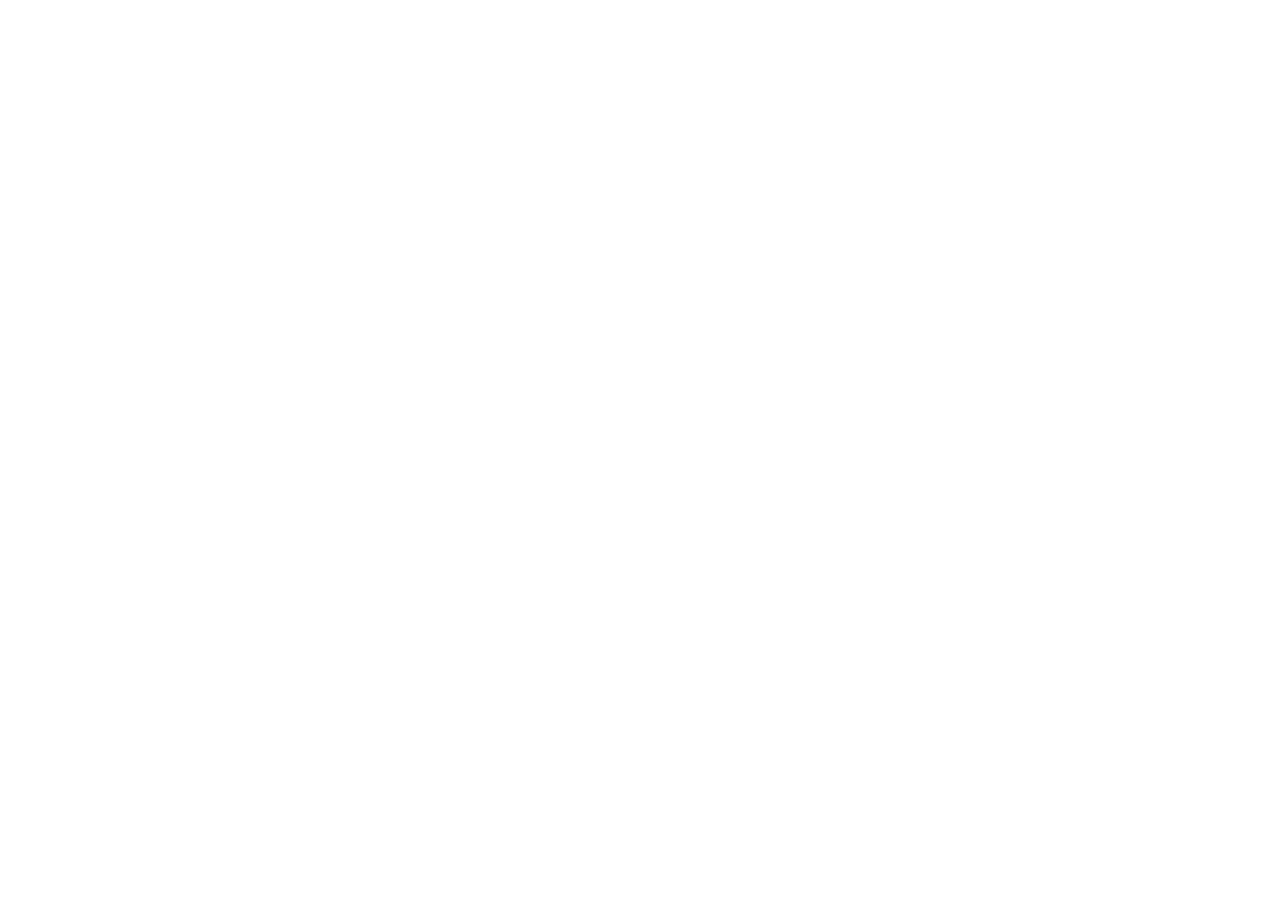
==== commit 9a0bc942: "lesson12 finished lesson12" ====
--- a/src/index.html
+++ b/src/index.html
@@ -6,465 +6,8 @@
           content="width=device-width, user-scalable=no, initial-scale=1.0, maximum-scale=1.0, minimum-scale=1.0">
     <meta http-equiv="X-UA-Compatible" content="ie=edge">
     <title>Document</title>
-    <link rel="stylesheet" href="assets/styles/style.css">
 </head>
 <body>
-<div class="wrapper">
-    <header>
-        <div class="header_block">
-            <div class="header_burger">
-                <h1>&#9776</h1>
-            </div>
-
-            <a href="index.html" class="header_logo">IT WEBSITE</a>
-            <nav>
-                <ul class="menu">
-                    <li><a href="#"></a></li>
-                    <li><a href="#">Media</a></li>
-                    <li><a href="#">Cases</a></li>
-                    <li><a href="#">FAQ</a></li>
-                    <li><a href="#">Contacts</a></li>
-                </ul>
-            </nav>
-            <nav>
-                <ul class="contacts">
-                    <li><svg class="sprite phone"><use href="./sprite.svg#phone" /></svg></li>
-                    <li>+7 (111) 111 11 11</li>
-                    <li>+7 (111) 111 11 11</li>
-                    <li><svg class="sprite mail"><use href="./sprite.svg#mail" /></svg></li>
-                    <li>itcompany@mail.com</li>
-                </ul>
-            </nav>
-        </div>
-    </header>
-
-    <main>
-        <section class="main-banner">
-            <div class="software_development">
-                <h1>Development of <span>mobile <br>applications</span> and <span>web services</span> of<br>any complexity</h1>
-                <p>We create mobile applications for iOS, Android that transfer your business to mobile<br> applications of your customers' devices</p>
-            </div>
-
-            <form class="main_form">
-                <div class="number_block">
-                    <h2>Leave your contacts and we will call you back
-                        within 30 minutes</h2>
-
-                    <div class="name_block_info">
-                        <div class="name_block1">
-                            <label for="input_name" class="label_name">Phone number</label>
-                            <input id = "input_name" type="text" class="input_name">
-                        </div>
-
-                        <div class="name_block2">
-                            <label for="input_fname" class="label_fname">Full name</label>
-                            <input id = "input_fname" type="text" class="input_fname">
-                        </div>
-
-                        <button class = "button_consultation"><span class="button_text_consultation">Get<br> consultation</span></button>
-                    </div>
-                </div>
-            </form>
-
-            <div class="image_main">
-                <div class="image_block1">
-                    <img src="assets/img/phone1.jfif" alt="">
-                    <img src="assets/img/phone2.jfif" alt="">
-                    <img src="assets/img/phone3.jfif" alt="">
-                </div>
-
-
-                <div class="image_block2">
-                    <img src="assets/img/phone4.jfif" alt="">
-                    <img src="assets/img/phone5.jfif" alt="">
-                    <img src="assets/img/phone6.jfif" alt="">
-                </div>
-            </div>
-        </section>
-
-        <section class="development_cycle">
-            <div class="development-technologies">
-                <h1>Full development cycle</h1>
-                <p id="development_coments">We use proven technologies</p>
-                <h4>Web</h4>
-                <p>PHP <span>/</span> Javascript <span>/</span> Node.JS <span>/</span> Web Socket <span>/</span> Socket.io <span>/</span> Vue.js<span>/</span><br> Nuxt <span>/</span> MySQL <span>/</span> Laravel / GO lang <span>/</span> django <span>/</span> Python</p>
-                <h4>Mobile</h4>
-                <p>Swift <span>/</span> Kotlin <span>/</span> Alamofire <span>/</span> Firebase <span>/</span> CoreData <span>/</span> Room <span>/</span> Realm <span>/</span><br> Coroutine <span>/</span> RxJava <span>/</span> RxSwift <span>/</span> Unit Test <span>/</span> Navigation</p>
-            </div>
-
-            <div class="development_services">
-                <nav>
-                    <ul>
-                        <li><a href="#">iOS  development</a> <svg class="sprite arrow"> <use href="./sprite.svg#arrow" /></svg></li>
-                        <li><a href="#">Android development</a> <svg class="sprite arrow"> <use href="./sprite.svg#arrow" /></svg></li>
-                        <li><a href="#">Web development</a> <svg class="sprite arrow"> <use href="./sprite.svg#arrow" /></svg></li>
-                        <li><a href="#">UI/UX design</a> <svg class="sprite arrow"> <use href="./sprite.svg#arrow" /></svg></li>
-                        <li><a href="#">Testing</a> <svg class="sprite arrow"> <use href="./sprite.svg#arrow" /></svg></li>
-                        <li><a href="#">Launch</a> <svg class="sprite arrow"> <use href="./sprite.svg#arrow" /></svg></li>
-                        <li><a href="#">IT consulting</a> <svg class="sprite arrow"> <use href="./sprite.svg#arrow" /></svg></li>
-                    </ul>
-                </nav>
-            </div>
-        </section>
-
-        <section class="industries_content">
-            <h1>Developed more than <span>100</span><br> projects in <span>15</span> industries</h1>
-            <div class="industries_list">
-                <div class="project media">
-                    <img src="assets/img/Media_logo.png" alt="">
-                    <p>Social media</p>
-                </div>
-
-                <div class="project media">
-                    <img src="assets/img/Sport_logo.png" alt="">
-                    <p>Fitness and sport</p>
-                </div>
-
-                <div class="project media">
-                    <img src="assets/img/Bank_logo.png" alt="">
-                    <p>Bank</p>
-                </div>
-
-                <div class="project media">
-                    <img src="assets/img/Construction_logo.png" alt="">
-                    <p>Construction</p>
-                </div>
-
-                <div class="project media">
-                    <img src="assets/img/Game_logo.png" alt="">
-                    <p>Game projects</p>
-                </div>
-
-                <div class="project media">
-                    <img src="assets/img/Edication_logo.png" alt="">
-                    <p>Education</p>
-                </div>
-
-                <div class="project media">
-                    <img src="assets/img/Auto_logo.png" alt="">
-                    <p>Auto, transport</p>
-                </div>
-
-                <div class="project media">
-                    <img src="assets/img/Medicine_logo.png" alt="">
-                    <p>Medicine, health</p>
-                </div>
-
-                <div class="project media">
-                    <img src="assets/img/Food_logo.png" alt="">
-                    <p>Restaurants, food delivery</p>
-                </div>
-
-                <div class="project media">
-                    <img src="assets/img/Marketplaces_logo.png" alt="">
-                    <p>Marketplaces</p>
-                </div>
-
-                <div class="project media">
-                    <img src="assets/img/AR_logo.png" alt="">
-                    <p>AR technology</p>
-                </div>
-
-                <div class="project media">
-                    <img src="assets/img/TV_logo.png" alt="">
-                    <p>TV series</p>
-                </div>
-
-                <div class="project media">
-                    <img src="assets/img/Startups_logo.png" alt="">
-                    <p>Startups</p>
-                </div>
-
-                <div class="project media">
-                    <img src="assets/img/Religion_logo.png" alt="">
-                    <p>Religion</p>
-                </div>
-
-                <div class="project media">
-                    <img src="assets/img/Online_logo.png" alt="">
-                    <p>Online cources</p>
-                </div>
-            </div>
-        </section>
-
-        <section class="projects_examples">
-            <h1 class="main_h1">Projects we are proud of</h1>
-            <p>Our software development company is truly proud of the wonderful clients we have<br> worked with. We enjoy a long-term partnership</p>
-            <div class="projects_list">
-                <nav>
-                    <ul>
-                        <li><a href="#">I-teka</a></li>
-                        <li><a href="#">Dauletten</a></li>
-                        <li><a href="#">Guru Bosch</a></li>
-                        <li><a href="#">Santo</a></li>
-                        <li><a href="#">Home Credit Bank</a></li>
-                        <li><a href="#">BI Partners</a></li>
-                        <li><a href="#">Europharma</a></li>
-                        <li id="button_left"><button><span class="button_text_consultation">View 100 more projects</span></button></li>
-                    </ul>
-                </nav>
-            </div>
-            <div class="example">
-                <h1 class="main_h1">I-teka</h1>
-                <p>The application is designed to search for drugs by availability in pharmacies in cities.<br> During quarantine, the application helped many people,<br> which gives more value.</p>
-                <p class="text_gray">Business analysis<span> /</span> iOS <span>/</span> Android <span>/</span> QA <span>/</span> UI/UX Design</p>
-                <div class="address_block">
-                    <ul>
-                        <li><svg class="sprite geolocation"><use href="./sprite.svg#geolocation" /></svg></li>
-                        <li><span>Kazakhstan</span></li>
-                        <li><svg class="sprite medicine"><use href="./sprite.svg#medicine" /></svg></li>
-                        <li><span>Medicine</span></li>
-                    </ul>
-                </div>
-
-                <div class="info_static">
-                    <div class="static_container">
-                        <h1>400%</h1>
-                    </div>
-                    <p class="text_gray">User Growth</p>
-                </div>
-
-                <div class="info_static2">
-                    <div class="static_container">
-                        <h1>+200 000</h1>
-                    </div>
-                    <p class="text_gray">Active Users</p>
-                </div>
-
-                <div class="phone_market">
-                    <img src="assets/img/ios.png" alt="">
-                    <img src="assets/img/android.png" alt="">
-                </div>
-
-                <div class="main_image_phone">
-                    <img src="assets/img/i-teka.png" alt="">
-                </div>
-            </div>
-        </section>
-
-        <section class="your_project">
-            <div class="your_project_heading">
-                <h1>Let's discuss<br> Your project</h1>
-                <p>Let's figure out how to create an effective application,<br>
-                    its cost and terms of its development</p>
-            </div>
-            <form class="your_project_form">
-                <div class="phone_number_block">
-                    <label for="phone_number" class="label_name">Best phone number</label>
-                    <input id = "phone_number" type="text" class="input_phone_number">
-                </div>
-
-                <div class="full_name_block">
-                    <label for="input_full_name" class="label_fname">Full name</label>
-                    <input id = "input_full_name" type="text" class="input_full_name">
-                </div>
-
-                <button class ="your_project_form_button"><span class="button_text_consultation">Discuss the project</span></button>
-            </form>
-        </section>
-
-        <section class="development_stages">
-            <h1>Application Development Stages</h1>
-            <div class="development_block1">
-                <div class="Developments Analysis_block">
-                    <div class="logo_development">
-                        <img src="assets/img/Analysis_logo.png" alt="">
-                        <h3>Analysis</h3>
-                    </div>
-                    <p>We write technical specifications for<br> development, taking into account the business processes and technologies of the customer and the needs of users.</p>
-                    <img class="number_development" src="assets/img/1.png" alt="">
-                </div>
-
-                <div class="Developments Design_block">
-                    <div class="logo_development">
-                        <img src="assets/img/Design_logo.png" alt="">
-                        <h3>Design</h3>
-                    </div>
-                    <p>We adapt the customer's corporate identity to the platform guidelines. We draw convenient and understandable interfaces.</p>
-                    <img class="number_development" src="assets/img/2.png" alt="">
-                </div>
-
-                <div class="Developments Development_block">
-                    <div class="logo_development">
-                        <img src="assets/img/Development_logo.png" alt="">
-                        <h3>Development</h3>
-                    </div>
-                    <p>We create an extensible architecture, write clean<br> and stable code. We integrate with customer technologies.</p>
-                    <img class="number_development" src="assets/img/3.png" alt="">
-                </div>
-            </div>
-
-            <div class="development_block2">
-                <div class="Developments Testing_block">
-                    <div class="logo_development">
-                        <img src="assets/img/Testing_logo.png" alt="">
-                        <h3>Testing</h3>
-                    </div>
-                    <p>We carry out functional testing and do bug fixes.<br> We adapt the application to different phone resolutions</p>
-                    <img class="number_development" src="assets/img/4.png" alt="">
-                </div>
-
-                <div class="Developments Launching_block">
-                    <div class="logo_development">
-                        <img src="assets/img/Launching_logo.png" alt="">
-                        <h3>Launching</h3>
-                    </div>
-                    <p>We design the application page and publish it in<br> the App Store and Google Play stores.</p>
-                    <img class="number_development" src="assets/img/5.png" alt="">
-                </div>
-
-                <div class="Developments Support_block">
-                    <div class="logo_development">
-                        <img src="assets/img/Support_logo.png" alt="">
-                        <h3>Support</h3>
-                    </div>
-                    <p>We monitor the stability of the application, update<br> it for new devices and versions of iOS and Android.</p>
-                    <img class="number_development" src="assets/img/6.png" alt="">
-                </div>
-            </div>
-        </section>
-
-        <section class="our_team">
-            <div class="info_team">
-                <h1>Our team</h1>
-                <p>Thousand is a full-cycle digital production company with its own product analytics,<br> design, web and mobile development.</p>
-
-                <div class="team_content_info">
-                    <div class="team_block">
-                        <h1>28</h1>
-                        <p>team members</p>
-                    </div>
-
-                    <div class="team_block">
-                        <h1>+100</h1>
-                        <p>projects</p>
-                    </div>
-
-                    <div class="team_block">
-                        <h1>7 years</h1>
-                        <p>in IT sphere</p>
-                    </div>
-                </div>
-
-                <p>All the necessary specialists - from a designer to a tester - are on our staff. We hire<br> the best specialists in the market. It's expensive but worth it</p>
-            </div>
-
-            <div class="image_our_team">
-                <img src="assets/img/Photo_team.png" alt="">
-            </div>
-        </section>
-
-        <section class="get_book">
-            <h1>Get the book for free by leaving<br> your contacts</h1>
-            <form class="get_book_form">
-                <div class="phone_number_book">
-                    <label for="input_number_book" class="label_name">Phone number</label>
-                    <input id = "input_number_book" type="text" class="input_phone_number">
-                </div>
-
-                <div class="full_name_book">
-                    <label for="input_full_name_book" class="label_fname">Full name</label>
-                    <input id = "input_full_name_book" type="text" class="input_full_name">
-                </div>
-
-                <div class="email_block">
-                    <label for="input_email_block" class="label_fname">Email</label>
-                    <input id = "input_email_block" type="text" class="input_full_name">
-                </div>
-
-                <button class ="your_project_form_button"><span class="button_text_consultation">Send me ebook to my mail</span></button>
-            </form>
-
-            <div class="image_get_book">
-                <img src="assets/img/get_book.png" alt="">
-            </div>
-        </section>
-
-        <section class="faq">
-            <h1>FAQ</h1>
-            <div class="faq_info">
-                <div class="faq_content_block1">
-                    <div class="faq_content One_question">
-                        <h3>What is the cost of a mobile application?</h3>
-                        <img src="assets/img/Open_logo.png" alt="">
-                    </div>
-
-                    <div class="faq_content Two_question">
-                        <h3>Do you provide a guarantee for the mobile application?</h3>
-                        <img src="assets/img/Open_logo.png" alt="">
-                    </div>
-                </div>
-
-                <div class="faq_content_block2">
-                    <div class="faq_content Three_question">
-                        <h3>How long will development take?</h3>
-                        <p>Development terms directly depend on the requirements for the mobile application, the characteristics of the company, as well as the wishes of the customer.
-
-                            Average development time from start to finished application:
-                            Medium projects up to 3 months.
-                            Large projects about 4-6 months.
-                            To get a more accurate estimate of the project completion time, it is necessary to determine the main task of the application, think over its logic and functionality.</p>
-                        <img src="assets/img/Close_logo.png" alt="">
-                    </div>
-
-                    <div class="faq_content Four_question">
-                        <h3>I will not tell my idea, do you guarantee confidentiality?</h3>
-                        <img src="assets/img/Open_logo.png" alt="">
-                    </div>
-                </div>
-            </div>
-        </section>
-    </main>
-
-    <footer>
-        <div class="footer_content">
-            <h1>IT WEBSITE</h1>
-            <div class="footer_contact">
-                <div class="contacts_element">
-                    <div class="contacts_container">
-                        <svg class="sprite_phone_gray">
-                            <use href="./sprite.svg#phone"/>
-                        </svg>
-                        <span class="contact-label">Contact nums</span>
-                    </div>
-                    <p>+7 (778) 395 90 26</p>
-                </div>
-
-                <div class="contacts_element">
-                    <div class="contacts_container">
-                        <svg class="sprite_mail_gray">
-                            <use href="./sprite.svg#mail"/>
-                        </svg>
-                        <span class="contact-label">Post</span>
-                    </div>
-                    <p>mail@mail.com</p>
-                </div>
-
-                <div class="contacts_element">
-                    <div class="contacts_container">
-                        <svg class="sprite_geolocation_gray">
-                            <use href="./sprite.svg#geolocation"/>
-                        </svg>
-                        <span class="contact-label">Adress</span>
-                    </div>
-                    <p>City city, steet st. 90</p>
-                </div>
-
-                <div class="contacts_element">
-                    <div class="contacts_container">
-                        <svg class="sprite_fille_gray">
-                            <use href="./sprite.svg#fille"/>
-                        </svg>
-                        <span class="contact-label">Leave a request</span>
-                    </div>
-                    <p>Leave a request</p>
-                </div>
-            </div>
-            <p><svg class="sprite_global"> <use href="./sprite.svg#global" /></svg>We work throughout world</p>
-        </div>
-    </footer>
-</div>
+<script src="index.js"></script>
 </body>
 </html>
-
-
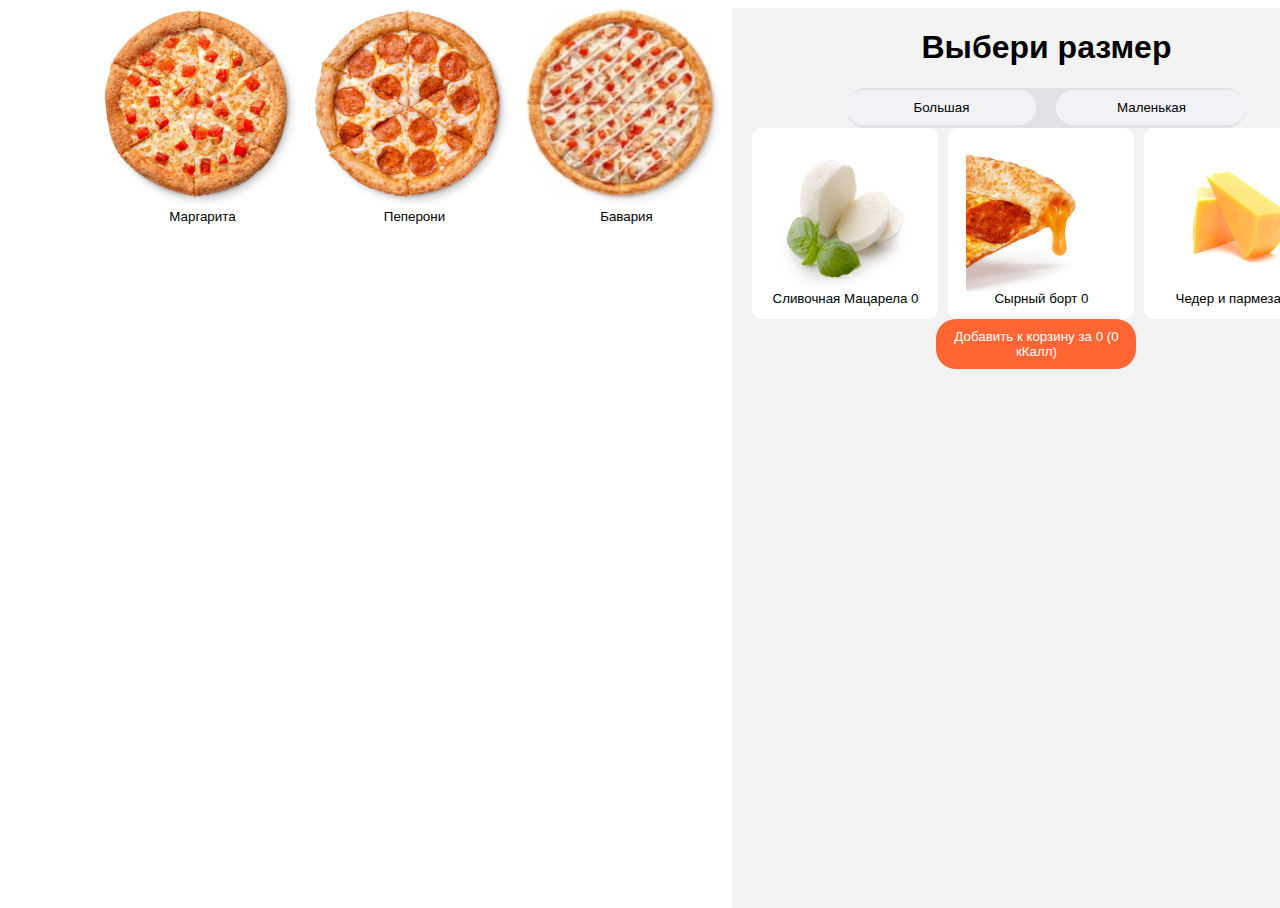
==== commit 29306e46: "lesson13 finished lesson" ====
--- a/src/index.html
+++ b/src/index.html
@@ -6,8 +6,9 @@
           content="width=device-width, user-scalable=no, initial-scale=1.0, maximum-scale=1.0, minimum-scale=1.0">
     <meta http-equiv="X-UA-Compatible" content="ie=edge">
     <title>Document</title>
+    <link rel="stylesheet" href="assets/styles/style.css">
 </head>
 <body>
-<script src="index.js"></script>
+<script type="module" src="index.js" ></script>
 </body>
 </html>
--- a/src/assets/styles/style.css
+++ b/src/assets/styles/style.css
@@ -0,0 +1,163 @@
+html,
+body {
+    height: 100%;
+}
+
+.PizzaTypeStyle{
+    background-color: white;
+    border: none;
+    transition: background-color 0.5s ease;
+}
+
+.PizzaTypeStyle:focus,
+.PizzaTypeStyle:active{
+    background-color: #f3f3f8;
+}
+
+.PizzaTypeStyle img {
+    width: 200px;
+    height: 200px;
+    border: none;
+    margin: 0;
+    display: block;
+}
+
+.PizzaTypeStyle span {
+    margin-top: 10px;
+}
+
+.PizzaList{
+    display: flex;
+    margin-left: 7%;
+}
+
+.toppingButtonStyle{
+    background-color: white;
+    border: none;
+    transition: background-color 0.5s ease;
+
+}
+
+.toppingButtonStyle:focus,
+.toppingButtonStyle:active{
+    background-color: #f3f3f8;
+}
+
+.toppingButtonStyle img{
+    width: 150px;
+    height: 150px;
+    border: none;
+    margin: 0;
+    display: block;
+}
+
+.toppingButtonStyle span{
+    margin-top: 10px;
+}
+
+.ToppingList{
+    display: flex;
+    margin-left: 20px;
+}
+
+.ToppingListDiv{
+    border: 2px solid white;
+    border-radius: 10px;
+    padding: 10px;
+    background-color: white;
+    margin-right: 10px;
+}
+
+.button_buy{
+    border-radius: 20px;
+    color: white;
+    width: 200px;
+    height: 50px;
+    background: #f63;
+    border: none;
+    cursor: pointer;
+}
+
+.PizzaSizeContainer{
+    background-color: #e1e1e7;
+    width: 400px;
+    height: 40px;
+    border-radius: 20px;
+    display: flex;
+    justify-content: space-between;
+    align-items: center;
+    margin-left: 20px;
+}
+
+.button_size_big{
+    border-radius: 20px;
+    width: 190px;
+    height: 35px;
+    border: none;
+    background-color: #f2f2f6;
+}
+
+.button_size_big:focus,
+.button_size_big:active {
+    background-color: white;
+    color: black;
+}
+
+.button_size_small{
+    border-radius: 20px;
+    width: 190px;
+    height: 35px;
+    border: none;
+    background-color: #f2f2f6;
+}
+
+.button_size_small:focus,
+.button_size_small:active {
+    background-color: white;
+    color: black;
+}
+
+.warpPizzaWindow {
+    display: flex;
+    justify-content: space-between;
+    width: 100%;
+    height: 100%;
+    margin: 0;
+    padding: 0;
+    border: none;
+}
+
+.OrderList{
+    background-color: #f2f2f2;
+    width: 50%;
+    position: relative;
+    display: flex;
+    flex-direction: column;
+    align-items: center;
+    height: 100vh;
+}
+
+.pizzaButtonContainer{
+    width: 50%;
+}
+
+h1{
+    font-family: 'Inter', sans-serif;
+    margin-left: 20px;
+}
+
+.toppingCountButton{
+    border: 2px solid #f2f2f2;
+    border-radius: 10px;
+    padding: 10px;
+    background-color: #f2f2f2;
+    margin-right: 10px;
+}
+
+.toppingCountValue{
+    font-family: 'Inter', sans-serif;
+}
+
+.toppingCountContainer{
+    padding-left: 25%;
+}